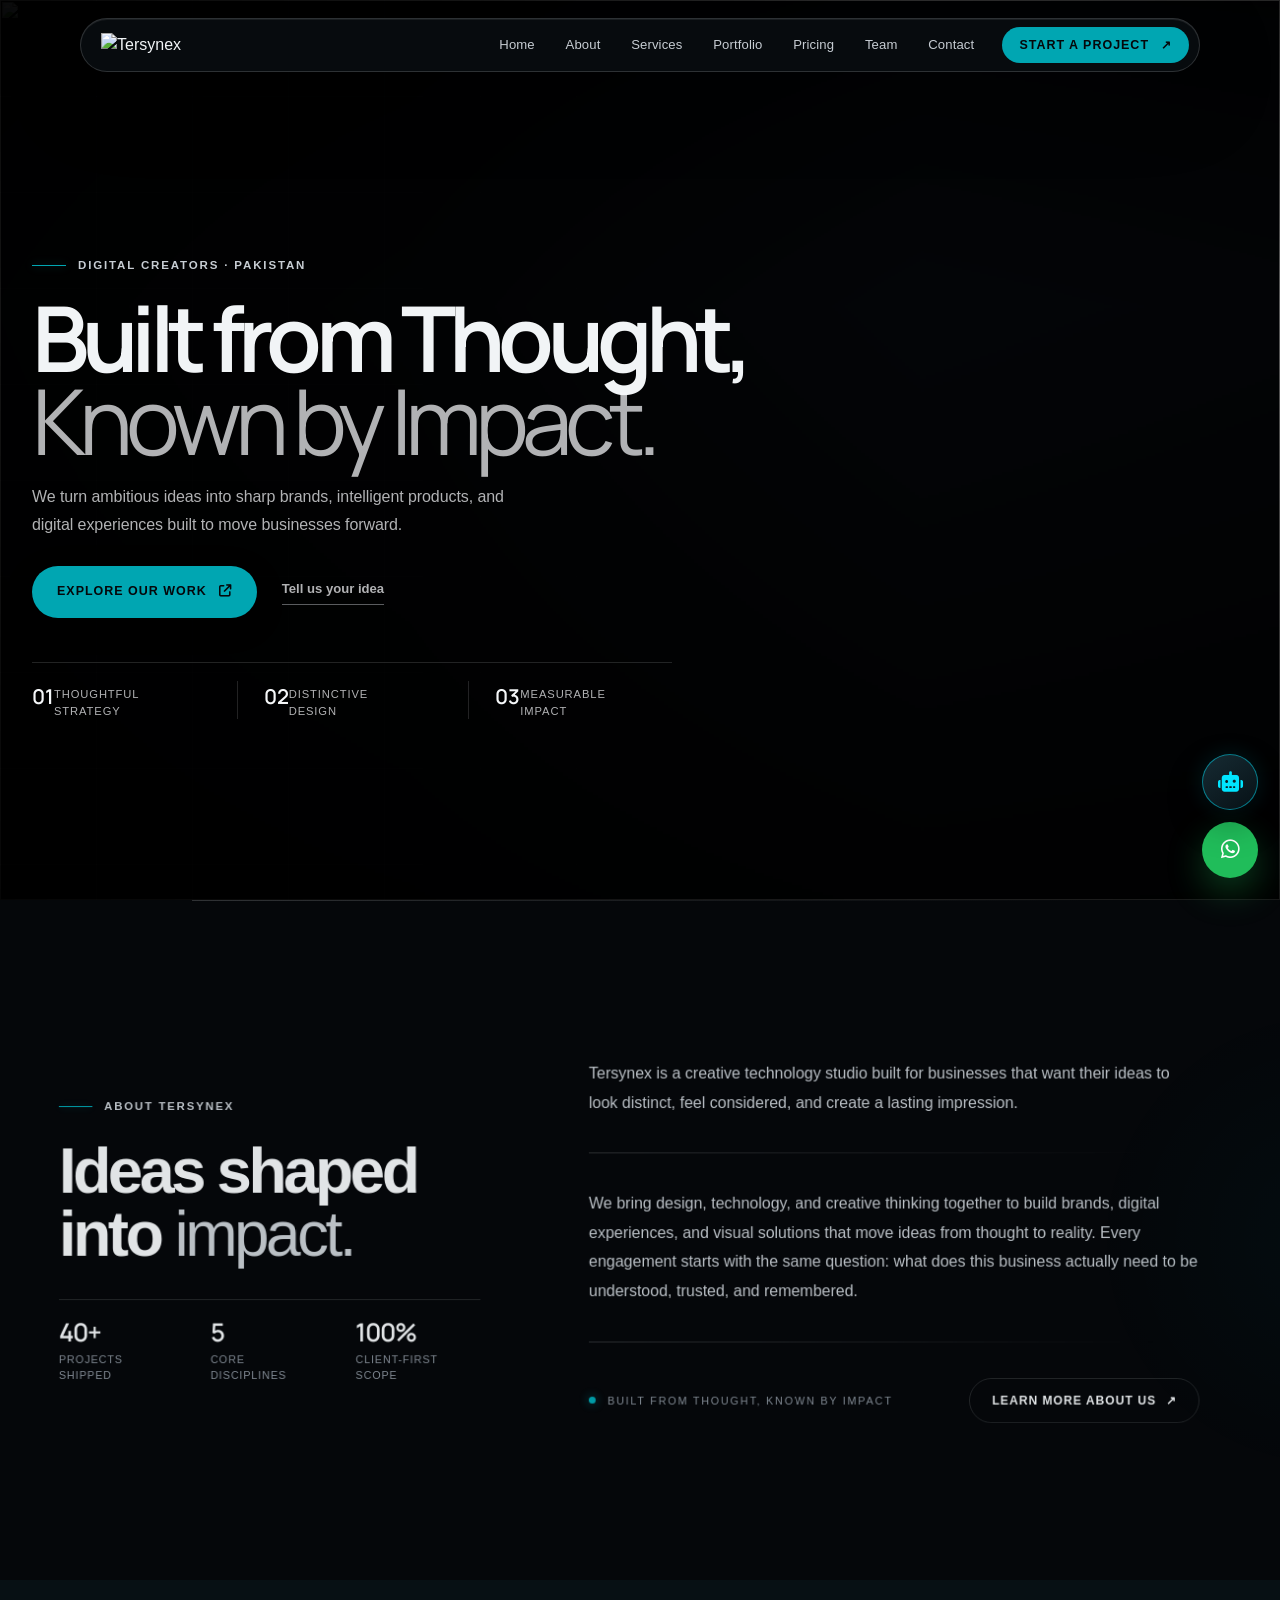
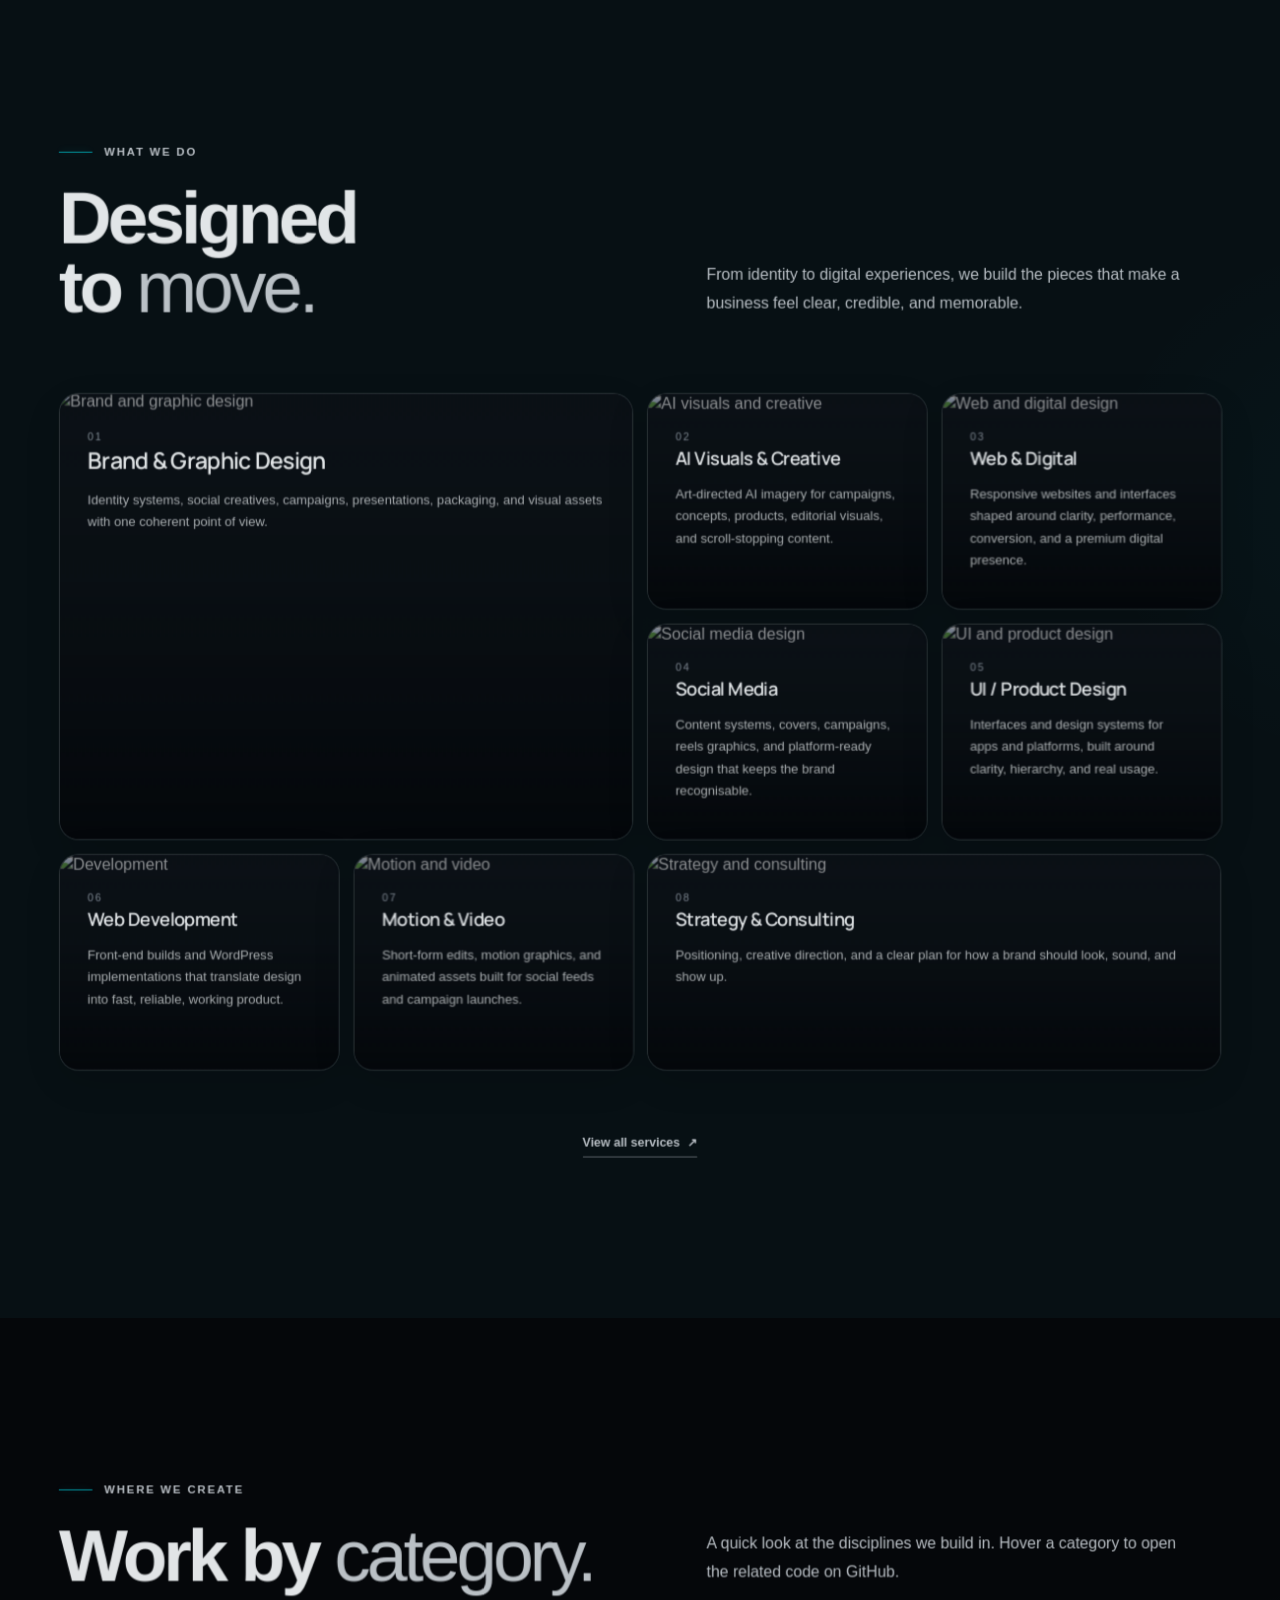
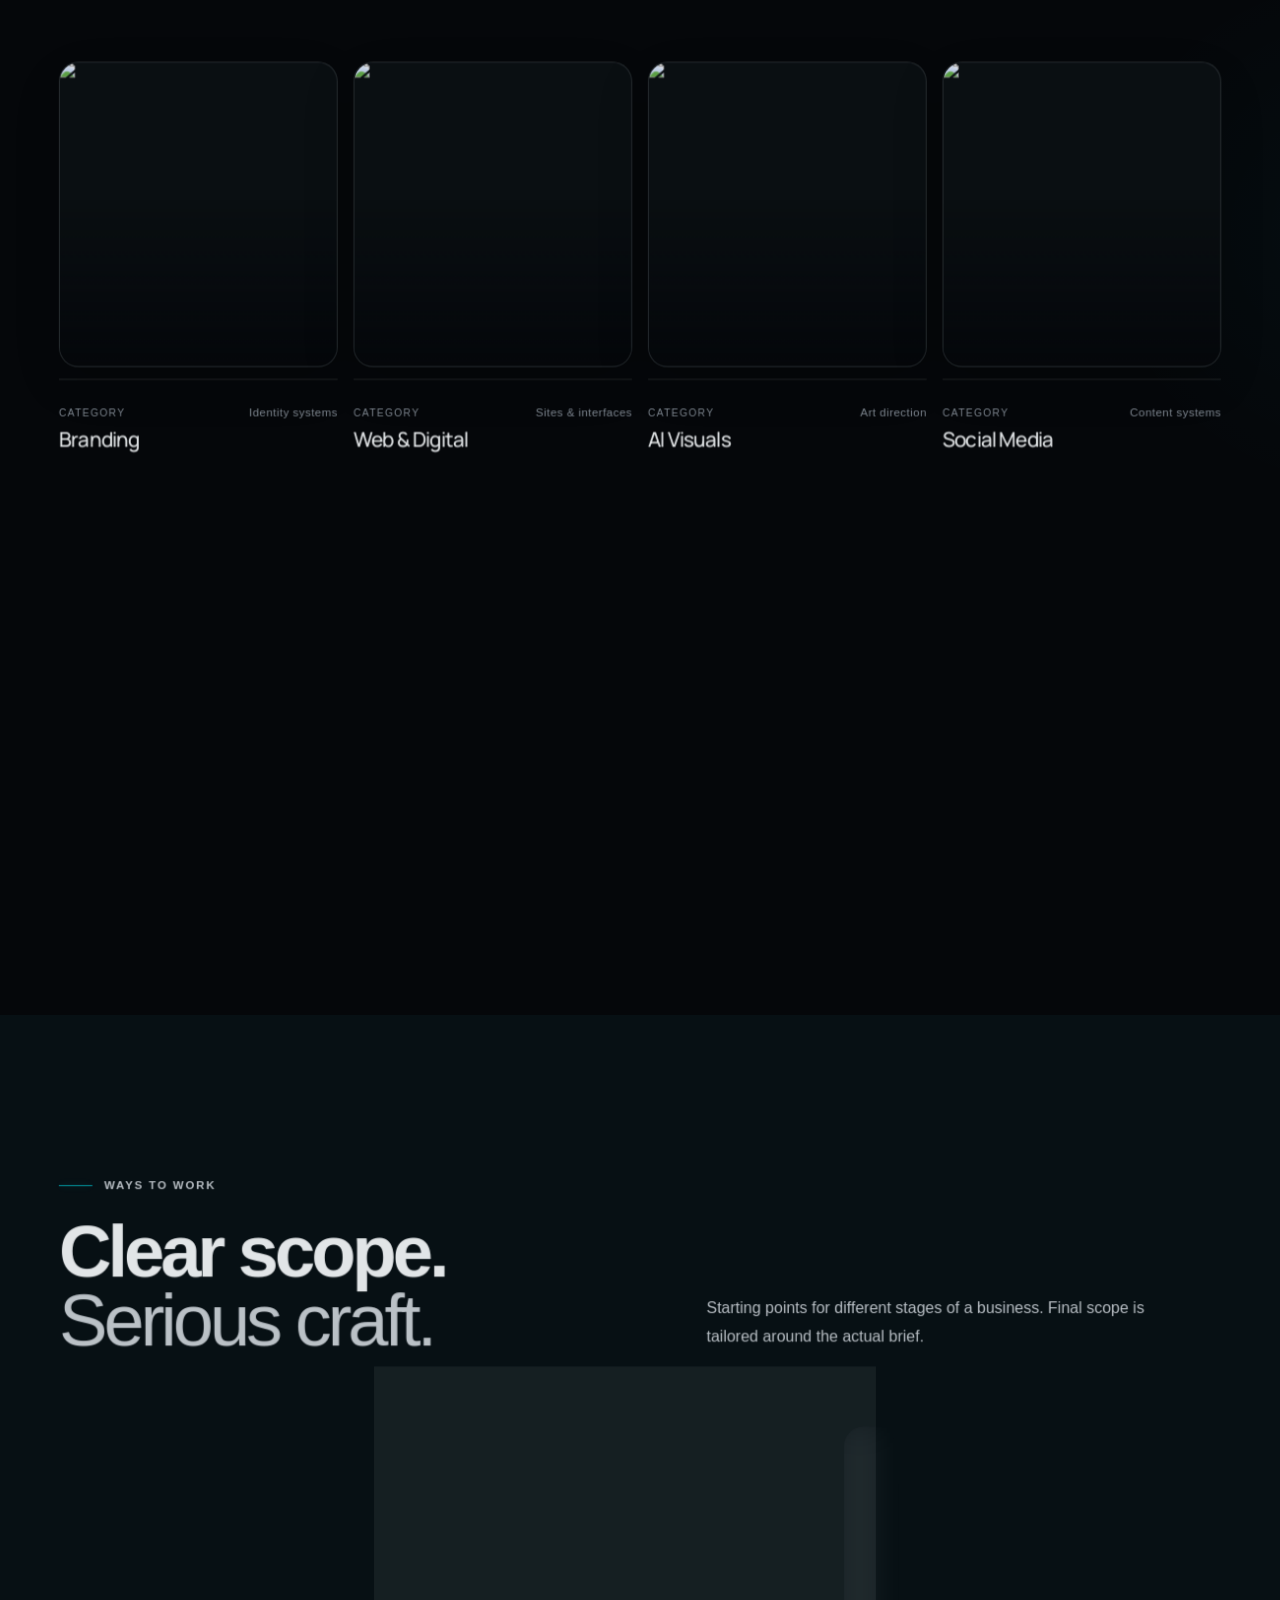
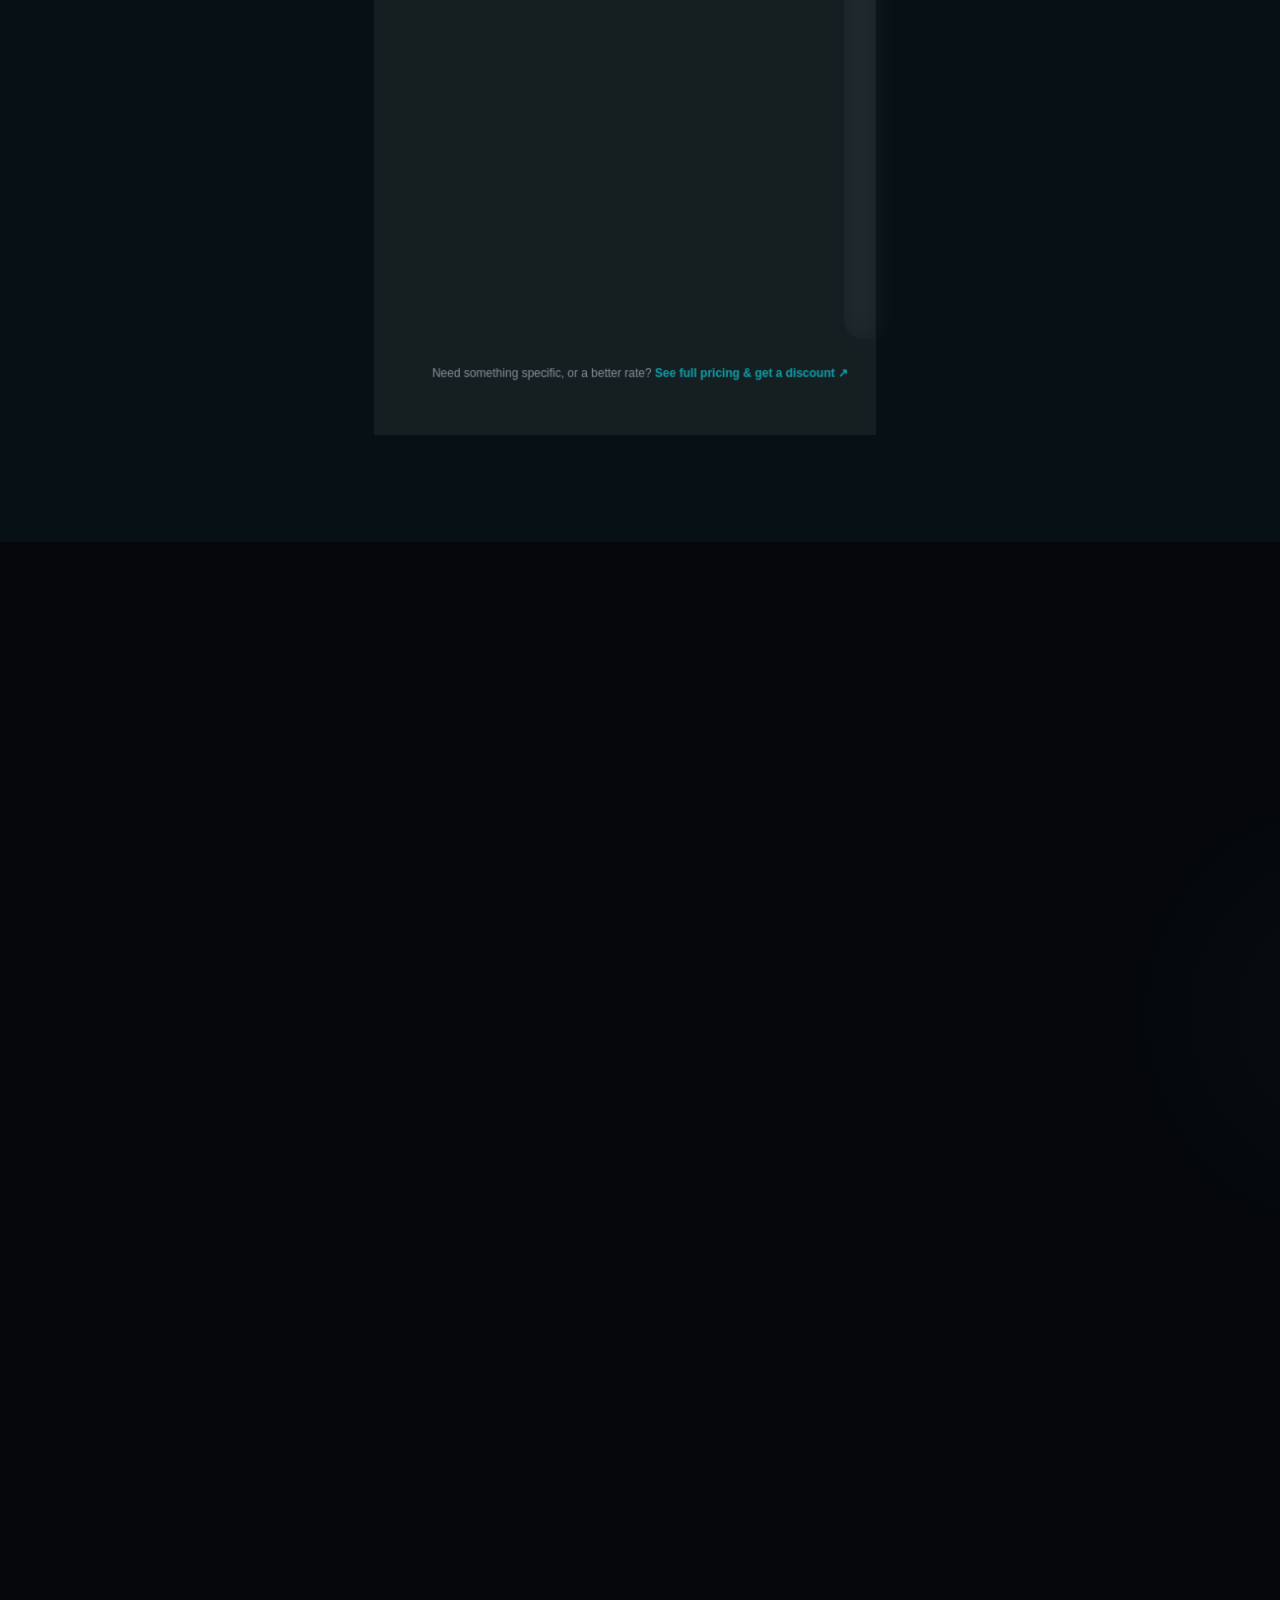
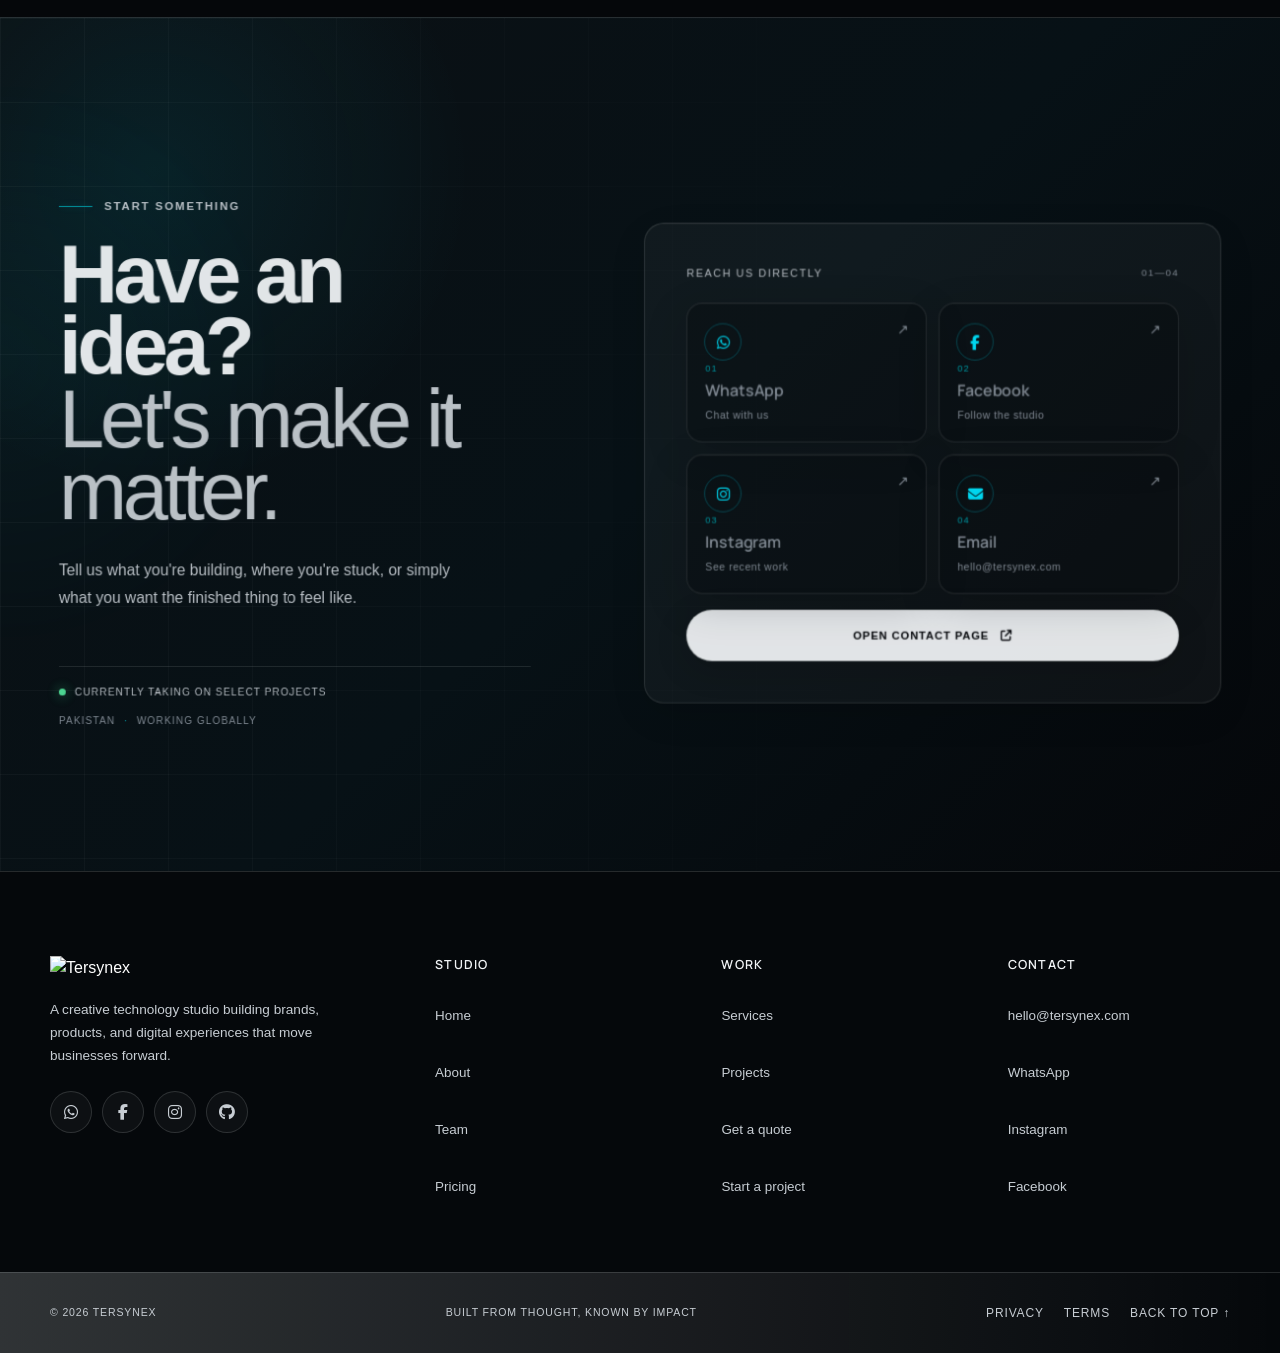
==== index.html @ b9d77412 "Added initial files" ====
<!DOCTYPE html>
<html lang="en">
<head>
	<meta charset="UTF-8">
	<meta name="viewport" content="width=device-width, initial-scale=1.0">

	<meta name="description"
		content="Tersynex builds considered digital experiences, brands, and products for ambitious businesses.">

	<title>Tersynex | Built from Thought, Known by Impact</title>

	<link rel="preconnect" href="https://fonts.googleapis.com">
	<link rel="preconnect" href="https://fonts.gstatic.com" crossorigin>

	<link
		href="https://fonts.googleapis.com/css2?family=DM+Sans:wght@400;500;600;700&family=Manrope:wght@400;500;600;700;800&display=swap"
		rel="stylesheet">
	<link rel="stylesheet" href="https://cdnjs.cloudflare.com/ajax/libs/font-awesome/6.5.2/css/all.min.css">
	<link rel="stylesheet" href="style.css">
</head>


<body>


	<!-- =========================================================
	     NAVIGATION — floating, sticky, compact width
	========================================================= -->
	<nav class="nav" aria-label="Primary navigation" id="site-nav">
  <a class="brand" href="index.html" aria-label="Tersynex home">
    <img src="images/nav.png" alt="Tersynex">
  </a>
  <div class="nav-links">
    <a href="index.html">Home</a>
    <a href="about.html">About</a>
    <a href="services.html">Services</a>
    <a href="portfolio.html">Portfolio</a>
    <a href="pricing.html">Pricing</a>
    <a href="team.html">Team</a>
    <a href="contact.html">Contact</a>
  </div>
  <div class="mobile-nav" aria-label="Mobile menu">
    <a href="index.html">Home</a>
    <a href="about.html">About</a>
    <a href="services.html">Services</a>
    <a href="portfolio.html">Portfolio</a>
    <a href="pricing.html">Pricing</a>
    <a href="team.html">Team</a>
    <a href="contact.html">Contact</a>
  </div>
  <div class="nav-actions">
    <a class="nav-cta" href="contact.html">Start a project <span aria-hidden="true">↗</span></a>
    <button class="menu-toggle" type="button" aria-label="Open navigation" aria-expanded="false">
      <span></span><span></span>
    </button>
  </div>
</nav>


	<!-- =========================================================
	     HERO
	========================================================= -->

	<main class="hero" id="home">


		<!-- Background slideshow -->

		<div class="hero-background" aria-hidden="true">

			<img class="bg-image active" src="images/back.png" alt="">

			<img class="bg-image" src="images/back2.png" alt="">

			<img class="bg-image" src="images/back3.png" alt="">

			<img class="bg-image" src="images/back4.png" alt="">

		</div>


		<div class="hero-inner">


			<!-- HERO CONTENT -->

			<section class="hero-content" aria-labelledby="hero-title">

				<div class="eyebrow">
					Digital Creators · Pakistan
				</div>


				<h1 id="hero-title">
					<span>Built from Thought,</span>
					<em>Known by Impact.</em>
				</h1>


				<p class="intro">
					We turn ambitious ideas into sharp brands,
					intelligent products, and digital experiences
					built to move businesses forward.
				</p>


				<div class="actions">

					<a class="primary-cta" href="#projects">

						Explore our work

						<i class="fa-solid fa-arrow-up-right-from-square" aria-hidden="true"></i>

					</a>


					<a class="text-link" href="#contact">
						Tell us your idea
					</a>

				</div>


				<div class="metrics" aria-label="Studio highlights">

					<div class="metric">

						<strong>01</strong>

						<span>
							Thoughtful strategy
						</span>

					</div>


					<div class="metric">

						<strong>02</strong>

						<span>
							Distinctive design
						</span>

					</div>


					<div class="metric">

						<strong>03</strong>

						<span>
							Measurable impact
						</span>

					</div>

				</div>

			</section>


		</div>

	</main>



	<!-- =========================================================
	     ABOUT
	========================================================= -->

	<section class="about" id="about">

		<div class="about-inner">


			<div class="about-heading">

				<div class="about-label">
					About Tersynex
				</div>


				<h2 class="about-title">
					Ideas shaped
					<br>
					into <em>impact.</em>
				</h2>

				<div class="about-stats">
					<div>
						<strong>40+</strong>
						<span>Projects shipped</span>
					</div>
					<div>
						<strong>5</strong>
						<span>Core disciplines</span>
					</div>
					<div>
						<strong>100%</strong>
						<span>Client-first scope</span>
					</div>
				</div>

			</div>


			<div class="about-copy">

				<p>
					Tersynex is a creative technology studio built
					for businesses that want their ideas to look
					distinct, feel considered, and create a lasting
					impression.
				</p>


				<div class="about-line"></div>


				<p>
					We bring design, technology, and creative thinking
					together to build brands, digital experiences,
					and visual solutions that move ideas from thought
					to reality. Every engagement starts with the same
					question: what does this business actually need to
					be understood, trusted, and remembered.
				</p>


				<div class="about-line"></div>


				<div class="about-bottom">

					<div class="about-mark">
						Built from Thought, Known by Impact
					</div>

					<a class="ghost-link" href="about.html">
						Learn more about us
						<span aria-hidden="true">↗</span>
					</a>

				</div>

			</div>


		</div>

	</section>



	<!-- =========================================================
	     SERVICES
	========================================================= -->
	<section class="section services-section" id="services">
		<div class="section-inner">
			<div class="section-head reveal">
				<div class="section-label">What we do</div>
				<div class="section-head-row">
					<h2>Designed to <em>move.</em></h2>
					<p>From identity to digital experiences, we build the pieces that make a business feel clear, credible, and memorable.</p>
				</div>
			</div>

			<div class="services-grid" id="tilt-services">
				<article class="service-card reveal">
					<span class="card-number">01</span>
					<div class="service-media"><img src="images/img1.png" alt="Brand and graphic design"></div>
					<h3>Brand &amp; Graphic Design</h3>
					<p>Identity systems, social creatives, campaigns, presentations, packaging, and visual assets with one coherent point of view.</p>
					<a class="card-link" href="contact.html">Get service <span>↗</span></a>
				</article>

				<article class="service-card reveal">
					<span class="card-number">02</span>
					<div class="service-media"><img src="images/mmm.png" alt="AI visuals and creative"></div>
					<h3>AI Visuals &amp; Creative</h3>
					<p>Art-directed AI imagery for campaigns, concepts, products, editorial visuals, and scroll-stopping content.</p>
					<a class="card-link" href="contact.html">Get service <span>↗</span></a>
				</article>

				<article class="service-card reveal">
					<span class="card-number">03</span>
					<div class="service-media"><img src="images/mmm.png" alt="Web and digital design"></div>
					<h3>Web &amp; Digital</h3>
					<p>Responsive websites and interfaces shaped around clarity, performance, conversion, and a premium digital presence.</p>
					<a class="card-link" href="contact.html">Get service <span>↗</span></a>
				</article>

				<article class="service-card reveal">
					<span class="card-number">04</span>
					<div class="service-media"><img src="images/mmm.png" alt="Social media design"></div>
					<h3>Social Media</h3>
					<p>Content systems, covers, campaigns, reels graphics, and platform-ready design that keeps the brand recognisable.</p>
					<a class="card-link" href="contact.html">Get service <span>↗</span></a>
				</article>

				<article class="service-card reveal">
					<span class="card-number">05</span>
					<div class="service-media"><img src="images/mmm.png" alt="UI and product design"></div>
					<h3>UI / Product Design</h3>
					<p>Interfaces and design systems for apps and platforms, built around clarity, hierarchy, and real usage.</p>
					<a class="card-link" href="contact.html">Get service <span>↗</span></a>
				</article>

				<article class="service-card reveal">
					<span class="card-number">06</span>
					<div class="service-media"><img src="images/mmm.png" alt="Development"></div>
					<h3>Web Development</h3>
					<p>Front-end builds and WordPress implementations that translate design into fast, reliable, working product.</p>
					<a class="card-link" href="contact.html">Get service <span>↗</span></a>
				</article>

				<article class="service-card reveal">
					<span class="card-number">07</span>
					<div class="service-media"><img src="images/mmm.png" alt="Motion and video"></div>
					<h3>Motion &amp; Video</h3>
					<p>Short-form edits, motion graphics, and animated assets built for social feeds and campaign launches.</p>
					<a class="card-link" href="contact.html">Get service <span>↗</span></a>
				</article>

				<article class="service-card reveal">
					<span class="card-number">08</span>
					<div class="service-media"><img src="images/mmm.png" alt="Strategy and consulting"></div>
					<h3>Strategy &amp; Consulting</h3>
					<p>Positioning, creative direction, and a clear plan for how a brand should look, sound, and show up.</p>
					<a class="card-link" href="contact.html">Get service <span>↗</span></a>
				</article>
			</div>

			<div class="services-more reveal">
				<a class="section-more" href="services.html">View all services <span aria-hidden="true">↗</span></a>
			</div>
		</div>
	</section>

	<!-- =========================================================
	     CATEGORIES / WORK
	========================================================= -->
	<section class="section portfolio-section" id="projects">
		<div class="section-inner">
			<div class="section-head reveal">
				<div class="section-label">Where we create</div>
				<div class="section-head-row">
					<h2>Work by <em>category.</em></h2>
					<p>A quick look at the disciplines we build in. Hover a category to open the related code on GitHub.</p>
				</div>
			</div>

			<div class="portfolio-grid">
				<a class="project reveal" href="https://github.com/" target="_blank" rel="noopener" aria-label="Branding on GitHub">
					<div class="project-media media-one">
						<img src="images/mmm.png" alt="" loading="lazy">
						<div class="project-shade"></div>
						<div class="project-overlay"><span>View on GitHub</span><b>↗</b></div>
					</div>
					<div class="project-meta">
						<div><span>Category</span><h3>Branding</h3></div>
						<p>Identity systems</p>
					</div>
				</a>

				<a class="project reveal" href="https://github.com/" target="_blank" rel="noopener" aria-label="Web and digital on GitHub">
					<div class="project-media media-two">
						<img src="images/mmm.png" alt="" loading="lazy">
						<div class="project-shade"></div>
						<div class="project-overlay"><span>View on GitHub</span><b>↗</b></div>
					</div>
					<div class="project-meta">
						<div><span>Category</span><h3>Web &amp; Digital</h3></div>
						<p>Sites &amp; interfaces</p>
					</div>
				</a>

				<a class="project reveal" href="https://github.com/" target="_blank" rel="noopener" aria-label="AI visuals on GitHub">
					<div class="project-media media-three">
						<img src="images/mmm.png" alt="" loading="lazy">
						<div class="project-shade"></div>
						<div class="project-overlay"><span>View on GitHub</span><b>↗</b></div>
					</div>
					<div class="project-meta">
						<div><span>Category</span><h3>AI Visuals</h3></div>
						<p>Art direction</p>
					</div>
				</a>

				<a class="project reveal" href="https://github.com/" target="_blank" rel="noopener" aria-label="Social media on GitHub">
					<div class="project-media media-four">
						<img src="images/mmm.png" alt="" loading="lazy">
						<div class="project-shade"></div>
						<div class="project-overlay"><span>View on GitHub</span><b>↗</b></div>
					</div>
					<div class="project-meta">
						<div><span>Category</span><h3>Social Media</h3></div>
						<p>Content systems</p>
					</div>
				</a>

				<a class="project reveal" href="https://github.com/" target="_blank" rel="noopener" aria-label="Development on GitHub">
					<div class="project-media media-five">
						<img src="images/mmm.png" alt="" loading="lazy">
						<div class="project-shade"></div>
						<div class="project-overlay"><span>View on GitHub</span><b>↗</b></div>
					</div>
					<div class="project-meta">
						<div><span>Category</span><h3>Development</h3></div>
						<p>Product &amp; UI</p>
					</div>
				</a>
			</div>
		</div>
	</section>

	<!-- =========================================================
	     PRICING
	========================================================= -->
	<section class="section pricing-section" id="pricing">
		<div class="section-inner">
			<div class="section-head reveal">
				<div class="section-label">Ways to work</div>
				<div class="section-head-row">
					<h2>Clear scope. <em>Serious craft.</em></h2>
					<p>Starting points for different stages of a business. Final scope is tailored around the actual brief.</p>
				</div>
			</div>

			<div class="pricing-grid">
				<article class="price-card reveal">
					<div class="price-top"><span>01</span><span>Essential</span></div>
					<h3>Launch</h3>
					<p class="price-copy">For a focused visual requirement that needs to look polished and ready to ship.</p>
					<div class="price-value"><small>from</small> $149</div>
					<ul>
						<li>Focused design deliverable</li>
						<li>2 revision rounds</li>
						<li>Print / digital ready files</li>
						<li>Clear delivery timeline</li>
					</ul>
					<a class="price-cta" href="#contact">Start a conversation <span>↗</span></a>
				</article>

				<article class="price-card featured reveal">
					<div class="price-top"><span>02</span><span>Most requested</span></div>
					<h3>Build</h3>
					<p class="price-copy">For businesses building a stronger visual presence across multiple touchpoints.</p>
					<div class="price-value"><small>from</small> $499</div>
					<ul>
						<li>Multi-asset design system</li>
						<li>Brand-aligned art direction</li>
						<li>Social / presentation assets</li>
						<li>Structured feedback rounds</li>
					</ul>
					<a class="price-cta" href="#contact">Start a conversation <span>↗</span></a>
				</article>

				<article class="price-card reveal">
					<div class="price-top"><span>03</span><span>Custom</span></div>
					<h3>Scale</h3>
					<p class="price-copy">For ambitious launches, websites, campaigns, and ongoing creative support.</p>
					<div class="price-value"><small>from</small> $999</div>
					<ul>
						<li>Custom creative direction</li>
						<li>Web / digital design</li>
						<li>Campaign-ready asset suite</li>
						<li>Ongoing creative support</li>
					</ul>
					<a class="price-cta" href="#contact">Start a conversation <span>↗</span></a>
				</article>
			</div>
			<p class="pricing-note reveal">Need something specific, or a better rate? <a href="pricing.html">See full pricing &amp; get a discount ↗</a></p>
		</div>
	</section>

	<!-- =========================================================
	     TEAM
	========================================================= -->
	<section class="section team-section" id="team">
		<div class="section-inner">
			<div class="section-head reveal">
				<div class="section-label">The studio</div>
				<div class="section-head-row">
					<h2>Small team. <em>Wide capability.</em></h2>
					<p>Design, social, creative technology, and development brought together under one visual standard.</p>
				</div>
			</div>

			<div class="team-grid">
				<article class="team-card reveal">
					<div class="team-photo team-photo-one"><img src="images/person1.png" alt="Portrait of Taha Amin"><a class="team-learn" href="team.html" aria-label="Learn more about Taha Amin"><span>Learn more · Taha Amin</span><span aria-hidden="true">↗</span></a></div>
					<div class="team-info"><div><h3>Taha Amin</h3><p>Founder · Creative Direction</p></div><span class="team-index">01</span></div>
				</article>
				<article class="team-card reveal">
					<div class="team-photo team-photo-two"><img src="images/person1.png" alt="Portrait for the design team"><a class="team-learn" href="team.html" aria-label="Learn more about Design"><span>Learn more · Design</span><span aria-hidden="true">↗</span></a></div>
					<div class="team-info"><div><h3>Design</h3><p>Graphic Design · Visual Systems</p></div><span class="team-index">02</span></div>
				</article>
				<article class="team-card reveal">
					<div class="team-photo team-photo-three"><img src="images/person1.png" alt="Portrait for the social media team"><a class="team-learn" href="team.html" aria-label="Learn more about Social"><span>Learn more · Social</span><span aria-hidden="true">↗</span></a></div>
					<div class="team-info"><div><h3>Social</h3><p>Content · Social Media Management</p></div><span class="team-index">03</span></div>
				</article>
				<article class="team-card team-cta-card reveal">
					<div class="team-cta-photo">
						<h3>Meet the whole team.</h3>
						<p>See the people and disciplines behind the studio.</p>
						<a class="team-cta-link" href="team.html">Meet the team <span aria-hidden="true">↗</span></a>
					</div>
					<div class="team-info"><div><h3>Tersynex Studio</h3><p>People · Capability · Craft</p></div><span class="team-index">04</span></div>
				</article>
			</div>

			<div class="team-more reveal">
				<a class="section-more" href="team.html">Meet the whole team <span aria-hidden="true">↗</span></a>
			</div>
		</div>
	</section>

	<!-- =========================================================
	     CONTACT
	========================================================= -->
	<section class="contact-section" id="contact">
		<div class="contact-glow"></div>
		<div class="section-inner contact-inner">
			<div class="contact-copy reveal">
				<div class="section-label">Start something</div>
				<h2>Have an idea?<br><em>Let's make it matter.</em></h2>
				<p class="contact-lead">Tell us what you're building, where you're stuck, or simply what you want the finished thing to feel like.</p>
				<div class="contact-meta">
					<span class="contact-status"><i aria-hidden="true"></i>Currently taking on select projects</span>
					<span class="contact-location">Pakistan <b>·</b> Working globally</span>
				</div>
			</div>

			<div class="contact-quick reveal">
				<div class="contact-quick-head">
					<p class="quick-label">Reach us directly</p>
					<span>01—04</span>
				</div>

				<div class="quick-links contact-card-grid">
					<a class="quick-link" href="https://wa.me/920000000000" target="_blank" rel="noopener">
						<span class="qi"><i class="fa-brands fa-whatsapp" aria-hidden="true"></i></span>
						<span class="qt"><small>01</small><b>WhatsApp</b><span>Chat with us</span></span>
					</a>
					<a class="quick-link" href="https://facebook.com/tersynex" target="_blank" rel="noopener">
						<span class="qi"><i class="fa-brands fa-facebook-f" aria-hidden="true"></i></span>
						<span class="qt"><small>02</small><b>Facebook</b><span>Follow the studio</span></span>
					</a>
					<a class="quick-link" href="https://instagram.com/tersynex" target="_blank" rel="noopener">
						<span class="qi"><i class="fa-brands fa-instagram" aria-hidden="true"></i></span>
						<span class="qt"><small>03</small><b>Instagram</b><span>See recent work</span></span>
					</a>
					<a class="quick-link" href="mailto:hello@tersynex.com">
						<span class="qi"><i class="fa-solid fa-envelope" aria-hidden="true"></i></span>
						<span class="qt"><small>04</small><b>Email</b><span>hello@tersynex.com</span></span>
					</a>
				</div>

				<a class="primary-cta contact-page-cta" href="contact.html">
					<span>Open contact page</span>
					<i class="fa-solid fa-arrow-up-right-from-square" aria-hidden="true"></i>
				</a>
			</div>
		</div>
	</section>

	<footer class="footer">
		<div class="footer-top">
			<div class="footer-brand-col">
				<img src="images/nav.png" alt="Tersynex">
				<p>A creative technology studio building brands, products, and digital experiences that move businesses forward.</p>
				<div class="footer-socials" aria-label="Social media">
					<a href="https://wa.me/920000000000" target="_blank" rel="noopener" aria-label="WhatsApp"><i class="fa-brands fa-whatsapp" aria-hidden="true"></i></a>
					<a href="https://facebook.com/tersynex" target="_blank" rel="noopener" aria-label="Facebook"><i class="fa-brands fa-facebook-f" aria-hidden="true"></i></a>
					<a href="https://instagram.com/tersynex" target="_blank" rel="noopener" aria-label="Instagram"><i class="fa-brands fa-instagram" aria-hidden="true"></i></a>
					<a href="https://github.com/" target="_blank" rel="noopener" aria-label="GitHub"><i class="fa-brands fa-github" aria-hidden="true"></i></a>
				</div>
			</div>

			<div class="footer-col">
				<h4>Studio</h4>
				<ul>
					<li><a href="index.html">Home</a></li>
					<li><a href="about.html">About</a></li>
					<li><a href="team.html">Team</a></li>
					<li><a href="pricing.html">Pricing</a></li>
				</ul>
			</div>

			<div class="footer-col">
				<h4>Work</h4>
				<ul>
					<li><a href="services.html">Services</a></li>
					<li><a href="portfolio.html">Projects</a></li>
					<li><a href="pricing.html">Get a quote</a></li>
					<li><a href="contact.html">Start a project</a></li>
				</ul>
			</div>

			<div class="footer-col">
				<h4>Contact</h4>
				<ul>
					<li><a href="mailto:hello@tersynex.com">hello@tersynex.com</a></li>
					<li><a href="https://wa.me/920000000000" target="_blank" rel="noopener">WhatsApp</a></li>
					<li><a href="https://instagram.com/tersynex" target="_blank" rel="noopener">Instagram</a></li>
					<li><a href="https://facebook.com/tersynex" target="_blank" rel="noopener">Facebook</a></li>
				</ul>
			</div>
		</div>

		<div class="footer-bottom">
			<div class="footer-inner">
				<span id="footer-year">© Tersynex</span>
				<span>Built from Thought, Known by Impact</span>
				<div class="footer-legal">
					<a href="privacy.html">Privacy</a>
					<a href="terms.html">Terms</a>
					<a href="index.html#home">Back to top ↑</a>
				</div>
			</div>
		</div>
	</footer>


	<!-- =========================================================
	     INTERACTION
	========================================================= -->

		<div class="assistant-widget">
			<div class="assistant-panel" aria-hidden="true">
				<div class="assistant-panel-head">
					<div><strong>Tersynex AI</strong><span>Brand assistant</span></div>
					<button class="assistant-close" type="button" aria-label="Close assistant"><i class="fa-solid fa-xmark" aria-hidden="true"></i></button>
				</div>
				<div class="assistant-messages" role="log" aria-live="polite">
					<p class="assistant-message assistant-message-bot">Hi. Ask me about Tersynex services, pricing, process, timelines, deliverables, or the best next step for your brand.</p>
				</div>
				<div class="assistant-prompts" aria-label="Suggested questions">
					<button type="button">What do you do?</button>
					<button type="button">How does pricing work?</button>
					<button type="button">What services do you offer?</button>
					<button type="button">How long does a project take?</button>
					<button type="button">Do you design websites?</button>
					<button type="button">Can you build a brand identity?</button>
					<button type="button">What is your process?</button>
					<button type="button">Do you offer revisions?</button>
					<button type="button">Who do you work with?</button>
					<button type="button">How can I contact you?</button>
				</div>
				<form class="assistant-form">
					<input type="text" name="question" placeholder="Ask about Tersynex..." autocomplete="off" aria-label="Ask Tersynex AI">
					<button type="submit" aria-label="Send question"><i class="fa-solid fa-arrow-up" aria-hidden="true"></i></button>
				</form>
			</div>
			<button class="assistant-toggle" type="button" aria-label="Open Tersynex AI assistant" aria-expanded="false"><i class="fa-solid fa-robot" aria-hidden="true"></i></button>
		</div>
		<a class="floating-whatsapp" href="https://wa.me/923001234567?text=Hi%20Tersynex%2C%20I%20want%20to%20discuss%20a%20project." target="_blank" rel="noreferrer" aria-label="Chat on WhatsApp"><i class="fa-brands fa-whatsapp" aria-hidden="true"></i></a>

		<script src="script.js"></script>
</body>
</html>
---- style.css ----
/* =========================================================
   TERSYNEX — PREMIUM HERO
========================================================= */

:root {
	--obsidian: #05070a;
	--carbon: #0b1014;

	--silver: #c7cdd3;
	--platinum: #f1f4f6;
	--white: #ffffff;

	--muted: #8b949e;

	--cyan: #00a6b2;
	--electric-cyan: #00e5ff;

	--line: rgba(241, 244, 246, .16);
	--line-soft: rgba(241, 244, 246, .09);

	--hero-ease: cubic-bezier(.2, .7, .2, 1);
}


/* =========================================================
   GLOBAL HERO
========================================================= */

.hero {
	position: relative;

	width: 100%;
	min-height: 760px;
	height: 100svh;
	max-height: 1000px;

	overflow: hidden;
	isolation: isolate;

	background: var(--obsidian);
	color: var(--platinum);
}


/* =========================================================
   BACKGROUND SLIDESHOW
========================================================= */

.hero-background {
	position: absolute;
	inset: 0;

	z-index: -10;

	overflow: hidden;
	background: var(--obsidian);
}


.bg-image {
	position: absolute;

	inset: -2%;

	width: 104%;
	height: 104%;

	object-fit: cover;
	object-position: center center;

	opacity: 0;

	filter:
		brightness(.68)
		contrast(1.08)
		saturate(.72);

	transform: scale(1.045);

	transition:
		opacity 1.35s cubic-bezier(.25,.7,.25,1),
		transform 7s cubic-bezier(.2,.7,.2,1),
		filter 1.35s ease;
}


.bg-image.active {
	opacity: 1;

	transform: scale(1);

	filter:
		brightness(.72)
		contrast(1.08)
		saturate(.78);
}


/* =========================================================
   BACKGROUND ATMOSPHERE
========================================================= */

.hero-atmosphere {
	position: absolute;
	inset: 0;

	z-index: -4;

	pointer-events: none;
}


/* Left dark gradient */

.hero-atmosphere::before {
	content: "";

	position: absolute;
	inset: 0;

	background:
		linear-gradient(
			90deg,
			rgba(5, 7, 10, .97) 0%,
			rgba(5, 7, 10, .92) 18%,
			rgba(5, 7, 10, .72) 38%,
			rgba(5, 7, 10, .32) 68%,
			rgba(5, 7, 10, .38) 100%
		);

}


/* Top / bottom cinematic fade */

.hero-atmosphere::after {
	content: "";

	position: absolute;
	inset: 0;

	background:
		linear-gradient(
			180deg,
			rgba(5, 7, 10, .76) 0%,
			transparent 18%,
			transparent 62%,
			rgba(5, 7, 10, .9) 100%
		);
}


/* Cyan ambient light */

.hero-glow {
	position: absolute;

	border-radius: 50%;

	filter: blur(90px);

	pointer-events: none;
}


.hero-glow-one {
	width: 500px;
	height: 500px;

	right: -220px;
	top: 10%;

	background:
		radial-gradient(
			circle,
			rgba(0, 166, 178, .12),
			transparent 68%
		);
}


.hero-glow-two {
	width: 400px;
	height: 400px;

	left: 25%;
	bottom: -260px;

	background:
		radial-gradient(
			circle,
			rgba(0, 229, 255, .06),
			transparent 70%
		);
}


/* Cinematic vignette */

.hero-vignette {
	position: absolute;
	inset: 0;

	background:
		radial-gradient(
			ellipse at center,
			transparent 38%,
			rgba(0, 0, 0, .34) 100%
		);
}


/* =========================================================
   SUBTLE GRID
========================================================= */

.hero::before {
	content: "";

	position: absolute;

	inset: 0;

	z-index: -2;

	opacity: .13;

	background-image:
		linear-gradient(
			rgba(255, 255, 255, .055) 1px,
			transparent 1px
		),
		linear-gradient(
			90deg,
			rgba(255, 255, 255, .055) 1px,
			transparent 1px
		);

	background-size: 76px 76px;

	mask-image:
		linear-gradient(
			90deg,
			black 0%,
			transparent 72%
		);
}


/* =========================================================
   HERO INNER
========================================================= */

.hero-inner {
	position: relative;

	width: min(1220px, calc(100% - 56px));
	height: 100%;

	margin: 0 auto;

	display: flex;
	flex-direction: column;
}


/* =========================================================
   NAVIGATION
========================================================= */

.nav {
	position: relative;

	display: flex;
	align-items: center;
	justify-content: space-between;

	width: 100%;

	margin-top: 20px;

	padding: 10px 10px 10px 22px;

	border:
		1px solid rgba(241, 244, 246, .19);

	border-radius: 5px;

	background:
		linear-gradient(
			135deg,
			rgba(15, 20, 24, .72),
			rgba(5, 7, 10, .52)
		);

	box-shadow:
		0 18px 60px rgba(0, 0, 0, .28),
		inset 0 1px rgba(255, 255, 255, .07);

	backdrop-filter: blur(22px);
	-webkit-backdrop-filter: blur(22px);

	z-index: 50;
}


/* =========================================================
   BRAND
========================================================= */

.brand {
	display: inline-flex;
	align-items: center;

	flex-shrink: 0;

	text-decoration: none;
}


.brand img {
	display: block;

	width: clamp(118px, 11vw, 150px);

	height: auto;

	object-fit: contain;
}


/* =========================================================
   DESKTOP NAV LINKS
========================================================= */

.nav-links {
	display: flex;
	align-items: center;

	gap: clamp(18px, 2.2vw, 31px);

	margin-left: auto;
	margin-right: clamp(18px, 2.2vw, 30px);
}


.nav-links a {
	position: relative;

	color: rgba(199, 205, 211, .78);

	font-size: .76rem;
	font-weight: 500;

	letter-spacing: .01em;

	text-decoration: none;

	transition:
		color .25s ease;
}


.nav-links a::after {
	content: "";

	position: absolute;

	left: 0;
	bottom: -7px;

	width: 0;
	height: 1px;

	background: var(--electric-cyan);

	box-shadow: 0 0 7px rgba(0, 229, 255, .55);

	transition: width .3s var(--hero-ease);
}


.nav-links a:hover {
	color: var(--platinum);
}


.nav-links a:hover::after {
	width: 100%;
}


/* =========================================================
   NAV ACTIONS
========================================================= */

.nav-actions {
	display: flex;
	align-items: center;

	gap: 9px;
}


/* =========================================================
   NAV CTA
========================================================= */

.nav-cta {
	display: inline-flex;
	align-items: center;
	justify-content: center;

	gap: 10px;

	min-height: 42px;

	padding: 0 19px;

	border-radius: 2px;

	background: var(--platinum);
	color: var(--obsidian);

	font-size: .69rem;
	font-weight: 800;

	letter-spacing: .08em;

	text-decoration: none;
	text-transform: uppercase;

	transition:
		transform .3s var(--hero-ease),
		background .25s ease,
		box-shadow .3s ease;
}


.nav-cta svg {
	width: 14px;
	height: 14px;

	transition: transform .3s var(--hero-ease);
}


.nav-cta:hover {
	background: var(--white);

	transform: translateY(-2px);

	box-shadow:
		0 8px 25px rgba(241, 244, 246, .12);
}


.nav-cta:hover svg {
	transform: translate(2px, -2px);
}


/* =========================================================
   MOBILE MENU BUTTON
========================================================= */

.menu-toggle {
	display: none;

	width: 42px;
	height: 42px;

	padding: 0;

	align-items: center;
	justify-content: center;
	flex-direction: column;

	gap: 5px;

	border:
		1px solid rgba(241, 244, 246, .18);

	border-radius: 2px;

	background: rgba(241, 244, 246, .035);

	color: var(--platinum);

	cursor: pointer;

	transition:
		background .25s ease,
		border-color .25s ease;
}


.menu-toggle:hover {
	background: rgba(241, 244, 246, .08);

	border-color:
		rgba(241, 244, 246, .32);
}


.menu-toggle span {
	width: 16px;
	height: 1px;

	background: currentColor;

	transition:
		transform .3s var(--hero-ease);
}


/* =========================================================
   MOBILE NAV
========================================================= */

.mobile-nav {
	display: none;

	position: absolute;

	left: 0;
	right: 0;

	top: calc(100% + 9px);

	padding: 8px;

	border:
		1px solid rgba(241, 244, 246, .17);

	border-radius: 4px;

	background:
		rgba(7, 10, 13, .94);

	backdrop-filter: blur(22px);
	-webkit-backdrop-filter: blur(22px);

	box-shadow:
		0 25px 70px rgba(0, 0, 0, .4);
}


.mobile-nav.open {
	display: block;
}


.mobile-nav-inner {
	display: flex;
	flex-direction: column;
}


.mobile-nav a {
	display: grid;

	grid-template-columns: 38px 1fr;

	align-items: center;

	min-height: 52px;

	padding: 0 13px;

	border-bottom:
		1px solid rgba(241, 244, 246, .08);

	color: var(--silver);

	font-size: .78rem;

	text-decoration: none;

	transition:
		color .2s ease,
		background .2s ease;
}


.mobile-nav a:last-child {
	border-bottom: 0;
}


.mobile-nav a span {
	color: var(--muted);

	font-size: .6rem;

	letter-spacing: .12em;
}


.mobile-nav a:hover {
	color: var(--platinum);

	background:
		rgba(241, 244, 246, .035);
}


/* =========================================================
   HERO CONTENT
========================================================= */

.hero-content {
	position: relative;

	width: min(700px, 100%);

	margin: auto 0;

	padding:
		70px 0
		100px;

	animation:
		rise .9s var(--hero-ease) both;
}


/* =========================================================
   EYEBROW
========================================================= */

.eyebrow {
	display: flex;
	align-items: center;

	gap: 12px;

	margin-bottom: 27px;

	color: var(--silver);

	font-size: .68rem;
	font-weight: 700;

	letter-spacing: .24em;

	text-transform: uppercase;
}


.eyebrow-line {
	display: block;

	width: 36px;
	height: 1px;

	flex-shrink: 0;

	background: var(--cyan);

	box-shadow:
		0 0 12px rgba(0, 166, 178, .65);
}


/* =========================================================
   HERO HEADING
========================================================= */

h1#hero-title {
	max-width: 760px;

	margin: 0;

	color: var(--platinum);

	font-family: Manrope, sans-serif;

	font-size:
		clamp(
			3.6rem,
			7.1vw,
			6.8rem
		);

	font-weight: 650;

	letter-spacing: -.075em;

	line-height: .91;
}


.hero-title-accent {
	color: var(--silver);

	font-weight: 400;
}


.hero-title-last {
	display: block;
}


/* =========================================================
   INTRO
========================================================= */

.intro {
	max-width: 560px;

	margin:
		30px 0
		17px;

	color:
		rgba(241, 244, 246, .7);

	font-size:
		clamp(.91rem, 1.15vw, 1rem);

	line-height: 1.78;

	letter-spacing: -.005em;
}


/* =========================================================
   TAGLINE
========================================================= */

.hero-tagline {
	display: flex;
	align-items: center;

	gap: 10px;

	margin-bottom: 34px;

	color: rgba(199, 205, 211, .56);

	font-size: .68rem;

	letter-spacing: .14em;

	text-transform: uppercase;
}


.hero-tagline span {
	width: 18px;
	height: 1px;

	background: rgba(0, 229, 255, .55);
}


/* =========================================================
   ACTIONS
========================================================= */

.actions {
	display: flex;
	align-items: center;

	gap: 27px;
}


.primary-cta {
	display: inline-flex;
	align-items: center;
	justify-content: center;

	gap: 13px;

	min-height: 53px;

	padding: 0 25px;

	border-radius: 2px;

	background: var(--platinum);
	color: var(--obsidian);

	font-size: .7rem;
	font-weight: 800;

	letter-spacing: .09em;

	text-decoration: none;
	text-transform: uppercase;

	box-shadow:
		0 8px 30px rgba(0, 0, 0, .18);

	transition:
		transform .3s var(--hero-ease),
		background .25s ease,
		box-shadow .3s ease;
}


.primary-cta svg {
	width: 15px;
	height: 15px;

	transition:
		transform .3s var(--hero-ease);
}


.primary-cta:hover {
	background: var(--white);

	transform: translateY(-3px);

	box-shadow:
		0 14px 36px rgba(0, 0, 0, .28);
}


.primary-cta:hover svg {
	transform: translate(3px, -3px);
}


.text-link {
	display: inline-flex;
	align-items: center;

	gap: 8px;

	padding-bottom: 6px;

	border-bottom:
		1px solid rgba(199, 205, 211, .38);

	color: var(--silver);

	font-size: .76rem;
	font-weight: 600;

	text-decoration: none;

	transition:
		color .25s ease,
		border-color .25s ease;
}


.text-link span {
	transition:
		transform .3s var(--hero-ease);
}


.text-link:hover {
	color: var(--platinum);

	border-color: var(--platinum);
}


.text-link:hover span {
	transform: translate(3px, -3px);
}


/* =========================================================
   METRICS
========================================================= */

.metrics {
	display: flex;
	align-items: stretch;

	width: min(610px, 100%);

	margin-top: 65px;

	padding-top: 20px;

	border-top:
		1px solid var(--line);
}


.metric {
	display: flex;
	align-items: flex-start;

	flex: 1;

	min-width: 0;

	padding-right: 26px;
}


.metric + .metric {
	padding-left: 26px;

	border-left:
		1px solid var(--line);
}


.metric-number {
	color: rgba(241, 244, 246, .35);

	font-family: Manrope, sans-serif;

	font-size: .65rem;
	font-weight: 600;

	letter-spacing: .08em;

	margin-right: 13px;
}


.metric-content strong {
	display: block;

	color: var(--platinum);

	font-family: Manrope, sans-serif;

	font-size: .82rem;
	font-weight: 600;

	letter-spacing: -.01em;
}


.metric-content span {
	display: block;

	margin-top: 5px;

	color: var(--muted);

	font-size: .62rem;

	letter-spacing: .12em;

	text-transform: uppercase;
}


/* =========================================================
   HERO BOTTOM
========================================================= */

.hero-bottom {
	position: absolute;

	left: 0;
	right: 0;
	bottom: 27px;

	display: flex;
	align-items: center;
	justify-content: space-between;

	pointer-events: none;
}


.scroll-indicator {
	display: flex;
	align-items: center;

	gap: 11px;

	color: rgba(199, 205, 211, .48);

	font-size: .61rem;

	letter-spacing: .15em;

	text-transform: uppercase;
}


.scroll-line {
	position: relative;

	display: block;

	width: 34px;
	height: 1px;

	overflow: hidden;

	background:
		rgba(241, 244, 246, .2);
}


.scroll-line::after {
	content: "";

	position: absolute;

	left: -100%;

	width: 100%;
	height: 100%;

	background: var(--cyan);

	animation:
		scrollLine 2.2s ease-in-out infinite;
}


.hero-location {
	display: flex;
	align-items: center;

	gap: 8px;

	color: rgba(199, 205, 211, .42);

	font-size: .6rem;

	letter-spacing: .12em;

	text-transform: uppercase;
}


.location-dot {
	width: 5px;
	height: 5px;

	border-radius: 50%;

	background: var(--cyan);

	box-shadow:
		0 0 10px rgba(0, 166, 178, .7);
}


/* =========================================================
   ANIMATION
========================================================= */

@keyframes rise {

	from {
		opacity: 0;

		transform:
			translateY(28px);
	}

	to {
		opacity: 1;

		transform:
			translateY(0);
	}
}


@keyframes scrollLine {

	0% {
		left: -100%;
	}

	50% {
		left: 100%;
	}

	100% {
		left: 100%;
	}
}


/* =========================================================
   LARGE LAPTOP
========================================================= */

@media (max-width: 1200px) {

	.hero-inner {
		width:
			min(
				1120px,
				calc(100% - 48px)
			);
	}

	.nav-links {
		gap: 21px;
	}

	.nav-links a {
		font-size: .73rem;
	}

	.hero-content {
		width: min(650px, 72%);
	}
}


/* =========================================================
   TABLET / SMALL LAPTOP
========================================================= */

@media (max-width: 900px) {

	.hero {
		min-height: 720px;
	}

	.hero-inner {
		width:
			calc(100% - 40px);
	}

	.nav {
		padding-left: 17px;
	}

	.nav-links {
		display: none;
	}

	.menu-toggle {
		display: flex;
	}

	.hero-content {
		width: min(680px, 100%);

		padding-top: 60px;
		padding-bottom: 105px;
	}

	h1#hero-title {
		font-size:
			clamp(
				3.4rem,
				9vw,
				5.8rem
			);
	}

	.metrics {
		margin-top: 54px;
	}

	.hero-bottom {
		bottom: 21px;
	}
}


/* =========================================================
   MOBILE
========================================================= */

@media (max-width: 600px) {

	.hero {
		min-height: 720px;
		height: 100svh;
	}

	.hero-inner {
		width:
			calc(100% - 28px);
	}

	.nav {
		margin-top: 13px;

		padding:
			8px
			8px
			8px
			15px;
	}

	.brand img {
		width: 118px;
	}

	.nav-cta {
		display: none;
	}

	.menu-toggle {
		display: flex;
	}

	.hero-content {
		width: 100%;

		margin-top: auto;
		margin-bottom: auto;

		padding:
			65px
			0
			95px;
	}

	.eyebrow {
		margin-bottom: 21px;

		font-size: .59rem;

		letter-spacing: .18em;
	}

	.eyebrow-line {
		width: 27px;
	}

	h1#hero-title {
		max-width: 100%;

		font-size:
			clamp(
				3rem,
				14.5vw,
				5rem
			);

		letter-spacing: -.072em;

		line-height: .93;
	}

	.intro {
		max-width: 100%;

		margin-top: 24px;

		font-size: .88rem;

		line-height: 1.7;
	}

	.hero-tagline {
		margin-top: 15px;
		margin-bottom: 29px;

		font-size: .56rem;

		letter-spacing: .1em;
	}

	.actions {
		align-items: flex-start;
		flex-direction: column;

		gap: 19px;
	}

	.primary-cta {
		width: auto;

		min-height: 50px;

		padding:
			0 20px;
	}

	.text-link {
		font-size: .7rem;
	}

	.metrics {
		width: 100%;

		margin-top: 45px;

		padding-top: 16px;
	}

	.metric {
		padding-right: 10px;
	}

	.metric + .metric {
		padding-left: 10px;
	}

	.metric-number {
		display: none;
	}

	.metric-content strong {
		font-size: .7rem;
	}

	.metric-content span {
		font-size: .52rem;

		letter-spacing: .08em;
	}

	.hero-bottom {
		bottom: 14px;
	}

	.scroll-indicator {
		font-size: .5rem;
	}

	.hero-location {
		font-size: .5rem;
	}

	.bg-image {
		object-position: 58% center;
	}

	.hero-atmosphere::before {
		background:
			linear-gradient(
				90deg,
				rgba(5, 7, 10, .96) 0%,
				rgba(5, 7, 10, .79) 55%,
				rgba(5, 7, 10, .48) 100%
			);
	}
}


/* =========================================================
   VERY SMALL PHONES
========================================================= */

@media (max-width: 380px) {

	.hero {
		min-height: 680px;
	}

	.hero-inner {
		width:
			calc(100% - 22px);
	}

	.brand img {
		width: 108px;
	}

	.hero-content {
		padding-bottom: 88px;
	}

	h1#hero-title {
		font-size:
			clamp(
				2.75rem,
				14.5vw,
				3.6rem
			);
	}

	.intro {
		font-size: .82rem;
	}

	.metrics {
		gap: 0;
	}

	.metric-content strong {
		font-size: .64rem;
	}

	.metric-content span {
		font-size: .47rem;
	}

	.hero-location {
		display: none;
	}
}


/* =========================================================
   LANDSCAPE MOBILE
========================================================= */

@media (max-height: 620px) and (orientation: landscape) {

	.hero {
		min-height: 620px;
		height: auto;
	}

	.hero-content {
		padding:
			55px
			0
			100px;
	}

	h1#hero-title {
		font-size:
			clamp(
				3rem,
				8vw,
				5rem
			);
	}

	.metrics {
		margin-top: 35px;
	}
}


/* =========================================================
   ACCESSIBILITY
========================================================= */

@media (prefers-reduced-motion: reduce) {

	html {
		scroll-behavior: auto;
	}

	.bg-image,
	.hero-content,
	.primary-cta,
	.nav-cta,
	.text-link,
	.scroll-line::after {
		transition: none !important;
		animation: none !important;
	}

	.bg-image.active {
		transform: none;
	}

	.scroll-line::after {
		display: none;
	}
}		/* =========================================================
		   ABOUT SECTION
		========================================================= */

		.about {
			position: relative;

			padding: 150px 0 160px;

			background:
				linear-gradient(180deg,
					var(--obsidian) 0%,
					var(--carbon) 50%,
					var(--obsidian) 100%);

			overflow: hidden;
		}


		.about::before {
			content: "";

			position: absolute;

			top: 0;
			left: 50%;

			width: 70%;
			height: 1px;

			transform: translateX(-50%);

			background:
				linear-gradient(90deg,
					transparent,
					rgba(199, 205, 211, .25),
					transparent);
		}


		.about::after {
			content: "";

			position: absolute;

			width: 500px;
			height: 500px;

			top: 50%;
			right: -300px;

			transform: translateY(-50%);

			border-radius: 50%;

			background:
				radial-gradient(circle,
					rgba(199, 205, 211, .06),
					transparent 65%);

			pointer-events: none;
		}


		.about-inner {
			width: min(1180px, calc(100% - 48px));

			margin: auto;

			display: grid;

			grid-template-columns:
				.8fr 1.2fr;

			gap: 110px;

			align-items: center;
		}


		.about-label {
			display: flex;
			align-items: center;

			gap: 12px;

			margin-bottom: 25px;

			color: var(--silver);

			font-size: .72rem;

			font-weight: 700;

			letter-spacing: .22em;

			text-transform: uppercase;
		}


		.about-label::before {
			content: "";

			width: 34px;
			height: 1px;

			background: var(--cyan);

			box-shadow:
				0 0 10px rgba(0, 166, 178, .5);
		}


		.about-title {
			margin: 0;

			color: var(--platinum);

			font-family: Manrope, sans-serif;

			font-size: clamp(2.7rem, 5vw, 5rem);

			font-weight: 600;

			letter-spacing: -.06em;

			line-height: 1;
		}


		.about-title em {
			color: var(--silver);

			font-style: normal;

			font-weight: 400;
		}


		.about-copy {
			max-width: 620px;
		}


		.about-copy p {
			margin: 0 0 24px;

			color: rgba(241, 244, 246, .68);

			font-size: 1rem;

			line-height: 1.85;
		}


		.about-copy p:last-child {
			margin-bottom: 0;
		}


		.about-line {
			width: 100%;

			height: 1px;

			margin: 36px 0;

			background:
				linear-gradient(90deg,
					rgba(241, 244, 246, .22),
					transparent);
		}


		.about-mark {
			display: inline-flex;

			align-items: center;

			gap: 12px;

			color: var(--muted);

			font-size: .68rem;

			letter-spacing: .16em;

			text-transform: uppercase;
		}


		.about-mark::before {
			content: "";

			width: 7px;
			height: 7px;

			border-radius: 50%;

			background: var(--cyan);

			box-shadow:
				0 0 12px rgba(0, 166, 178, .65);
		}


		/* =========================================================
		   ANIMATION
		========================================================= */

		@keyframes rise {

			from {
				opacity: 0;
				transform: translateY(18px);
			}

			to {
				opacity: 1;
				transform: translateY(0);
			}

		}


		/* =========================================================
		   RESPONSIVE
		========================================================= */

		@media (max-width: 900px) {

			.about-inner {
				grid-template-columns: 1fr;

				gap: 50px;
			}

			.about {
				padding: 120px 0 130px;
			}

		}


		@media (max-width: 760px) {

			.hero {
				min-height: 720px;

				height: auto;

				background-position:
					62% center;
			}


			.hero-inner {
				width:
					min(100% - 32px, 540px);
			}


			.nav {
				margin-top: 16px;

				padding-left: 16px;
			}


			.nav-links {
				display: none;
			}


			.brand img {
				width: 125px;
			}


			.nav-cta {
				min-height: 38px;

				padding: 0 13px;

				font-size: .68rem;
			}


			.hero-content {
				padding: 110px 0 80px;
			}


			h1 {
				font-size:
					clamp(3rem, 16vw, 5rem);
			}


			.intro {
				font-size: .92rem;

				line-height: 1.65;
			}


			.metrics {
				gap: 22px;

				margin-top: 48px;
			}


			.metric strong {
				font-size: 1.05rem;
			}


			.metric span {
				font-size: .6rem;
			}



			.about-inner {
				width:
					min(100% - 32px, 540px);
			}


			.about-title {
				font-size:
					clamp(2.7rem, 14vw, 4rem);
			}

		}

		@media (max-width: 420px) {

			.actions {
				align-items: flex-start;

				flex-direction: column;

				gap: 20px;
			}


			.metrics {
				gap: 18px;
			}


			.metric span {
				letter-spacing: .04em;
			}

		}

		/* =========================================================
		   EXTENDED DESIGN SYSTEM
		========================================================= */
		::selection { background: var(--cyan); color: var(--obsidian); }
		section[id] { scroll-margin-top: 34px; }

		.nav-actions { display:flex; align-items:center; gap:10px; }
		.menu-toggle {
			display:none; width:40px; height:38px; border:1px solid rgba(241,244,246,.2);
			background:rgba(8,12,15,.5); color:var(--platinum); border-radius:2px; cursor:pointer;
			align-items:center; justify-content:center; flex-direction:column; gap:5px;
		}
		.menu-toggle span { display:block; width:16px; height:1px; background:currentColor; transition:.25s ease; }

		.section { position:relative; overflow:hidden; padding:150px 0 160px; background:var(--obsidian); }
		.section:nth-of-type(even) { background:linear-gradient(180deg,var(--obsidian),var(--carbon) 50%,var(--obsidian)); }
		.section-inner { width:min(1180px,calc(100% - 48px)); margin:auto; position:relative; z-index:1; }
		.section-head { margin-bottom:72px; }
		.section-label {
			display:flex; align-items:center; gap:12px; margin-bottom:24px; color:var(--silver);
			font-size:.72rem; font-weight:700; letter-spacing:.22em; text-transform:uppercase;
		}
		.section-label::before { content:""; width:34px; height:1px; background:var(--cyan); box-shadow:0 0 10px rgba(0,166,178,.55); }
		.section-head-row { display:grid; grid-template-columns:1.05fr .95fr; gap:80px; align-items:end; }
		.section-head h2 {
			margin:0; color:var(--platinum); font-family:Manrope,sans-serif; font-size:clamp(2.8rem,5.8vw,5.8rem);
			font-weight:600; letter-spacing:-.065em; line-height:.94;
		}
		.section-head h2 em { color:var(--silver); font-style:normal; font-weight:400; }
		.section-head-row > p { max-width:500px; margin:0 0 4px; color:rgba(241,244,246,.62); line-height:1.8; }

		.services-section::after,.portfolio-section::after,.team-section::after {
			content:""; position:absolute; width:560px; height:560px; border-radius:50%;
			right:-360px; top:18%; background:radial-gradient(circle,rgba(0,166,178,.045),transparent 68%); pointer-events:none;
		}
		.services-grid { display:grid; grid-template-columns:repeat(4,1fr); border-top:1px solid var(--line); border-left:1px solid var(--line); }
		.service-card {
			position:relative; min-height:390px; padding:30px 28px; border-right:1px solid var(--line); border-bottom:1px solid var(--line);
			background:linear-gradient(145deg,rgba(241,244,246,.025),rgba(5,7,10,.2)); overflow:hidden;
			transition:transform .5s cubic-bezier(.2,.7,.2,1),background .5s ease,border-color .5s ease;
		}
		.service-card::before { content:""; position:absolute; inset:0; background:linear-gradient(135deg,rgba(0,229,255,.06),transparent 45%); opacity:0; transition:.5s; }
		.service-card:hover { transform:translateY(-7px); background:rgba(241,244,246,.045); border-color:rgba(241,244,246,.25); }
		.service-card:hover::before { opacity:1; }
		.card-number { color:var(--muted); font-size:.68rem; letter-spacing:.15em; }
		.service-icon { margin:62px 0 28px; color:var(--silver); font-size:1.7rem; transition:transform .45s ease,color .45s ease; }
		.service-card:hover .service-icon { transform:translateY(-5px) rotate(-4deg); color:var(--platinum); }
		.service-card h3 { margin:0 0 15px; font:600 1.25rem/1.15 Manrope,sans-serif; letter-spacing:-.035em; }
		.service-card p { margin:0; color:var(--muted); font-size:.86rem; line-height:1.75; }
		.card-link { position:absolute; left:28px; bottom:27px; color:var(--silver); font-size:.7rem; letter-spacing:.08em; text-transform:uppercase; }
		.card-link span { display:inline-block; margin-left:8px; transition:transform .3s; }
		.service-card:hover .card-link span { transform:translate(4px,-4px); }

		.portfolio-grid { display:grid; grid-template-columns:1.12fr .88fr; gap:54px 28px; }
		.project { color:inherit; text-decoration:none; display:block; }
		.project-large { grid-row:span 2; }
		.project-wide { grid-column:1 / -1; }
		.project-media {
			position:relative; height:420px; overflow:hidden; background:var(--carbon); border:1px solid var(--line);
		}
		.project:not(.project-large):not(.project-wide) .project-media { height:310px; }
		.project-wide .project-media { height:390px; }
		.project-media img { width:100%; height:100%; object-fit:cover; display:block; filter:saturate(.78) contrast(1.06); transform:scale(1.02); transition:transform 1.2s cubic-bezier(.2,.7,.2,1),filter .8s ease; }
		.media-two img { object-position:center 38%; }
		.media-three img { object-position:center 52%; }
		.media-four img { object-position:center 42%; }
		.project-shade { position:absolute; inset:0; background:linear-gradient(180deg,transparent 45%,rgba(5,7,10,.8)); }
		.project-overlay {
			position:absolute; inset:auto 22px 20px 22px; display:flex; align-items:center; justify-content:space-between;
			opacity:0; transform:translateY(12px); color:var(--platinum); transition:.45s ease;
			font-size:.7rem; letter-spacing:.14em; text-transform:uppercase;
		}
		.project-overlay b { width:38px;height:38px;border:1px solid rgba(241,244,246,.45);display:grid;place-items:center;font-weight:400; }
		.project:hover .project-media img { transform:scale(1.075); filter:saturate(.95) contrast(1.05); }
		.project:hover .project-overlay { opacity:1; transform:none; }
		.project-meta { display:flex; justify-content:space-between; gap:20px; padding-top:18px; border-top:1px solid var(--line); margin-top:12px; }
		.project-meta span,.project-meta p { color:var(--muted); font-size:.65rem; letter-spacing:.12em; text-transform:uppercase; }
		.project-meta h3 { margin:6px 0 0; font:500 1.45rem/1 Manrope,sans-serif; letter-spacing:-.04em; }
		.project-meta p { margin:5px 0 0; text-align:right; letter-spacing:.04em; text-transform:none; font-size:.72rem; }

		.pricing-grid { display:grid; grid-template-columns:repeat(3,1fr); border:1px solid var(--line); }
		.price-card { min-height:540px; padding:29px; border-right:1px solid var(--line); position:relative; background:rgba(241,244,246,.018); transition:background .45s,transform .45s; }
		.price-card:last-child { border-right:0; }
		.price-card:hover { background:rgba(241,244,246,.045); transform:translateY(-6px); }
		.price-card.featured { background:linear-gradient(160deg,rgba(241,244,246,.07),rgba(0,166,178,.025)); box-shadow:inset 0 2px rgba(0,229,255,.7); }
		.price-top { display:flex; justify-content:space-between; color:var(--muted); font-size:.65rem; letter-spacing:.13em; text-transform:uppercase; }
		.price-card h3 { margin:70px 0 12px; font:600 2rem/1 Manrope,sans-serif; letter-spacing:-.05em; }
		.price-copy { max-width:280px; min-height:72px; margin:0; color:var(--muted); font-size:.84rem; line-height:1.7; }
		.price-value { margin:25px 0 25px; color:var(--platinum); font:600 2.5rem/1 Manrope,sans-serif; letter-spacing:-.06em; }
		.price-value small { color:var(--muted); font:500 .65rem DM Sans,sans-serif; letter-spacing:.12em; text-transform:uppercase; margin-right:5px; }
		.price-card ul { list-style:none; padding:22px 0 0; margin:0; border-top:1px solid var(--line); }
		.price-card li { padding:9px 0; color:rgba(241,244,246,.66); font-size:.78rem; }
		.price-card li::before { content:"—"; color:var(--cyan); margin-right:10px; }
		.price-cta { position:absolute; left:29px; right:29px; bottom:28px; height:48px; display:flex; align-items:center; justify-content:space-between; padding:0 15px; border:1px solid rgba(241,244,246,.18); color:var(--silver); text-decoration:none; font-size:.7rem; letter-spacing:.08em; text-transform:uppercase; transition:.3s; }
		.price-cta:hover { background:var(--platinum); color:var(--obsidian); border-color:var(--platinum); }
		.pricing-note { margin:25px 0 0; color:var(--muted); text-align:center; font-size:.75rem; }
		.pricing-note a { color:var(--silver); }

		.team-grid { display:grid; grid-template-columns:repeat(4,1fr); gap:16px; }
		.team-card { min-width:0; }
		.team-photo { aspect-ratio:4/5; position:relative; overflow:hidden; border:1px solid var(--line); display:grid; place-items:center; background:linear-gradient(145deg,#151c21,#07090b); }
		.team-photo::before { content:""; position:absolute; inset:0; background:radial-gradient(circle at 50% 28%,rgba(241,244,246,.18),transparent 26%),linear-gradient(145deg,transparent,rgba(0,229,255,.06)); }
		.team-photo span { position:relative; z-index:1; color:rgba(241,244,246,.78); font:500 clamp(2.8rem,6vw,5rem) Manrope,sans-serif; letter-spacing:-.08em; }
		.team-photo-one { background:linear-gradient(145deg,#1a2024,#07090b 60%); }
		.team-photo-two { background:linear-gradient(145deg,#11181c,#05070a 60%); }
		.team-photo-three { background:linear-gradient(145deg,#182126,#05070a 60%); }
		.team-photo-four { background:linear-gradient(145deg,#14191e,#05070a 60%); }
		.team-card:hover .team-photo { border-color:rgba(241,244,246,.35); }
		.team-card:hover .team-photo span { transform:translateY(-4px); }
		.team-photo span { transition:.45s; }
		.team-info { display:flex; justify-content:space-between; padding:16px 0 0; border-top:1px solid var(--line); margin-top:10px; }
		.team-info h3 { margin:0 0 5px; font:500 1rem Manrope,sans-serif; }
		.team-info p { margin:0; color:var(--muted); font-size:.67rem; }
		.team-index { color:var(--muted); font-size:.65rem; }

		.contact-section { position:relative; overflow:hidden; padding:155px 0 120px; background:var(--carbon); border-top:1px solid var(--line); }
		.contact-glow { position:absolute; width:700px; height:700px; left:-340px; top:20%; border-radius:50%; background:radial-gradient(circle,rgba(0,166,178,.1),transparent 65%); pointer-events:none; }
		.contact-inner { display:grid; grid-template-columns:.85fr 1.15fr; gap:100px; align-items:start; }
		.contact-copy h2 { margin:0; font:600 clamp(3rem,6vw,6.2rem)/.92 Manrope,sans-serif; letter-spacing:-.07em; }
		.contact-copy h2 em { color:var(--silver); font-style:normal; font-weight:400; }
		.contact-copy > p { max-width:430px; margin:30px 0 0; color:var(--muted); line-height:1.8; }
		.contact-details { display:flex; flex-direction:column; gap:13px; margin-top:60px; padding-top:20px; border-top:1px solid var(--line); }
		.contact-details a { color:var(--platinum); text-decoration:none; font-size:.88rem; }
		.contact-details a span { margin-left:10px; color:var(--cyan); }
		.contact-details > span { color:var(--muted); font-size:.7rem; letter-spacing:.08em; text-transform:uppercase; }
		.contact-form { padding:30px; border:1px solid var(--line); background:rgba(5,7,10,.3); backdrop-filter:blur(10px); }
		.form-row { display:grid; grid-template-columns:1fr 1fr; gap:18px; }
		.contact-form label { display:block; color:var(--muted); font-size:.63rem; letter-spacing:.12em; text-transform:uppercase; }
		.contact-form label > span { color:var(--silver); margin-left:9px; }
		.contact-form input,.contact-form textarea,.contact-form select {
			display:block; width:100%; margin-top:11px; border:0; border-bottom:1px solid rgba(241,244,246,.2);
			border-radius:0; outline:0; background:transparent; color:var(--platinum); padding:12px 0;
			font:400 .88rem DM Sans,sans-serif; transition:border-color .25s,background .25s;
		}
		.contact-form input:focus,.contact-form textarea:focus,.contact-form select:focus { border-color:var(--cyan); }
		.contact-form textarea { resize:vertical; min-height:125px; }
		.contact-form select option { background:#0b1014; color:var(--platinum); }
		.full-field { margin-top:40px; }
		.form-bottom { margin-top:38px; display:flex; justify-content:space-between; align-items:end; gap:25px; }
		.budget-label { flex:1; max-width:250px; }
		.submit-btn { border:0; cursor:pointer; }
		.form-status { min-height:18px; margin:18px 0 0; color:var(--cyan); font-size:.72rem; }
		.footer { background:var(--obsidian); border-top:1px solid var(--line); }
		.footer-inner { width:min(1180px,calc(100% - 48px)); min-height:92px; margin:auto; display:flex; align-items:center; justify-content:space-between; gap:20px; color:var(--muted); font-size:.66rem; letter-spacing:.08em; text-transform:uppercase; }
		.footer-brand img { width:135px; display:block; }
		.footer-inner a:last-child { color:var(--silver); text-decoration:none; }

		.mobile-nav {
			display:none; position:absolute; left:0; right:0; top:calc(100% + 8px); padding:12px;
			border:1px solid rgba(241,244,246,.18); border-radius:3px; background:rgba(8,12,15,.95);
			backdrop-filter:blur(18px); box-shadow:0 18px 55px rgba(0,0,0,.35); z-index:20;
		}
		.mobile-nav.open { display:flex; flex-direction:column; }
		.mobile-nav a { padding:14px 10px; color:var(--silver); text-decoration:none; border-bottom:1px solid rgba(241,244,246,.08); font-size:.78rem; }
		.mobile-nav a:last-child { border-bottom:0; }
		.mobile-nav a:hover { color:var(--platinum); }

		.reveal { opacity:0; transform:translateY(26px); transition:opacity .8s cubic-bezier(.2,.7,.2,1),transform .8s cubic-bezier(.2,.7,.2,1); }
		.reveal.visible { opacity:1; transform:none; }
		@media (prefers-reduced-motion:reduce) {
			html { scroll-behavior:auto; }
			*,*::before,*::after { animation-duration:.01ms!important; animation-iteration-count:1!important; transition-duration:.01ms!important; }
			.reveal { opacity:1; transform:none; }
		}

		@media (max-width:1000px) {
			.services-grid { grid-template-columns:repeat(2,1fr); }
			.team-grid { grid-template-columns:repeat(2,1fr); gap:35px 18px; }
			.contact-inner { grid-template-columns:1fr; gap:70px; }
			.portfolio-grid { grid-template-columns:1fr 1fr; }
			.project-large { grid-row:auto; grid-column:1/-1; }
			.project-large .project-media { height:430px; }
		}
		@media (max-width:760px) {
			.section { padding:110px 0 120px; }
			.section-inner { width:min(calc(100% - 32px),540px); }
			.section-head { margin-bottom:52px; }
			.section-head-row { grid-template-columns:1fr; gap:24px; }
			.section-head-row > p { max-width:540px; }
			.nav-actions .nav-cta { display:none; }
			.menu-toggle { display:flex; }
			.nav { position:relative; }
			.services-grid,.pricing-grid { grid-template-columns:1fr; }
			.service-card { min-height:350px; }
			.price-card { min-height:500px; border-right:0; border-bottom:1px solid var(--line); }
			.price-card:last-child { border-bottom:0; }
			.portfolio-grid { grid-template-columns:1fr; gap:42px; }
			.project-large,.project-wide { grid-column:auto; }
			.project-media,.project-large .project-media,.project-wide .project-media,.project:not(.project-large):not(.project-wide) .project-media { height:350px; }
			.project-meta { flex-direction:column; gap:8px; }
			.project-meta p { text-align:left; }
			.team-grid { grid-template-columns:1fr 1fr; }
			.contact-section { padding:110px 0 100px; }
			.contact-inner { gap:55px; }
			.contact-form { padding:22px; }
			.form-row { grid-template-columns:1fr; gap:28px; }
			.form-bottom { align-items:stretch; flex-direction:column; }
			.budget-label { max-width:none; }
			.submit-btn { width:100%; }
			.footer-inner { width:min(calc(100% - 32px),540px); min-height:120px; flex-wrap:wrap; padding:22px 0; }
		}
		@media (max-width:420px) {
			.team-grid { grid-template-columns:1fr; }
			.team-photo { aspect-ratio:16/11; }
			.section-head h2 { font-size:clamp(2.7rem,14vw,4rem); }
		}

/* =========================================================
   SHARED MULTI-PAGE INTERFACE
========================================================= */
:root {
	--page-width: 1180px;
	--surface: rgba(16, 23, 28, .72);
	--surface-strong: rgba(19, 28, 34, .9);
}

* { box-sizing: border-box; }
html { scroll-behavior: smooth; }
body {
	margin: 0;
	background: var(--obsidian);
	color: var(--platinum);
	font-family: "DM Sans", sans-serif;
	font-size: 16px;
	line-height: 1.5;
}
body::before {
	content: "";
	position: fixed;
	inset: 0;
	z-index: -2;
	pointer-events: none;
	background-image: linear-gradient(rgba(255,255,255,.018) 1px, transparent 1px), linear-gradient(90deg, rgba(255,255,255,.018) 1px, transparent 1px);
	background-size: 78px 78px;
	mask-image: linear-gradient(180deg, black, transparent 78%);
}
a { color: inherit; }
.container { width: min(var(--page-width), calc(100% - 64px)); margin: 0 auto; }

.site-header {
	position: fixed;
	top: 18px;
	left: 0;
	right: 0;
	z-index: 1000;
	transition: transform .3s ease;
}
.site-header.scrolled { transform: translateY(-5px); }
.navbar {
	position: relative;
	display: flex;
	align-items: center;
	gap: 28px;
	min-height: 66px;
	padding: 9px 12px 9px 22px;
	border: 1px solid rgba(241,244,246,.18);
	border-radius: 6px;
	background: linear-gradient(135deg, rgba(22,30,35,.84), rgba(5,7,10,.8));
	box-shadow: 0 18px 65px rgba(0,0,0,.32), inset 0 1px rgba(255,255,255,.07);
	backdrop-filter: blur(22px);
}
.brand { display: inline-flex; align-items: center; flex-shrink: 0; text-decoration: none; }
.brand img { display: block; width: 142px; height: auto; }
.nav-links { display: flex; align-items: center; gap: clamp(16px, 2vw, 28px); margin-left: auto; }
.nav-links a {
	position: relative;
	color: rgba(199,205,211,.76);
	font-size: .74rem;
	text-decoration: none;
	transition: color .25s ease;
}
.nav-links a::after { content: ""; position: absolute; left: 0; bottom: -8px; width: 0; height: 1px; background: var(--electric-cyan); transition: width .25s ease; }
.nav-links a:hover, .nav-links a:focus-visible { color: var(--platinum); }
.nav-links a:hover::after, .nav-links a:focus-visible::after { width: 100%; }
.nav-actions { display: flex; align-items: center; gap: 10px; }
.primary-btn, .secondary-btn {
	display: inline-flex;
	align-items: center;
	justify-content: center;
	min-height: 44px;
	padding: 0 19px;
	border: 1px solid transparent;
	border-radius: 3px;
	font-size: .67rem;
	font-weight: 800;
	letter-spacing: .09em;
	text-decoration: none;
	text-transform: uppercase;
	transition: transform .25s ease, background .25s ease, color .25s ease, border-color .25s ease;
}
.primary-btn { background: var(--platinum); color: var(--obsidian); }
.primary-btn:hover { background: var(--electric-cyan); transform: translateY(-2px); }
.secondary-btn { border-color: rgba(241,244,246,.28); color: var(--silver); background: rgba(241,244,246,.035); }
.secondary-btn:hover { border-color: var(--electric-cyan); color: var(--platinum); transform: translateY(-2px); }
.menu-toggle { display: none; width: 42px; height: 42px; padding: 0; border: 1px solid rgba(241,244,246,.2); border-radius: 3px; background: rgba(241,244,246,.04); color: var(--platinum); cursor: pointer; align-items: center; justify-content: center; flex-direction: column; gap: 5px; }
.menu-toggle span { display: block; width: 16px; height: 1px; background: currentColor; }
.mobile-nav { display: none; }

.section-shell { position: relative; padding: 132px 0; background: var(--obsidian); overflow: hidden; }
.section-shell.alt { background: linear-gradient(180deg, var(--obsidian), var(--carbon) 50%, var(--obsidian)); }
.section-shell::after { content: ""; position: absolute; width: 460px; height: 460px; right: -300px; top: 18%; border-radius: 50%; background: radial-gradient(circle, rgba(0,166,178,.06), transparent 68%); pointer-events: none; }
.section-heading { display: grid; grid-template-columns: 1.1fr .9fr; gap: 70px; align-items: end; margin-bottom: 58px; }
.section-heading h2 { margin: 18px 0 0; color: var(--platinum); font: 600 clamp(2.6rem, 5vw, 5rem)/.95 Manrope, sans-serif; letter-spacing: -.065em; }
.section-heading > p { max-width: 480px; margin: 0 0 4px; color: rgba(241,244,246,.62); line-height: 1.8; }
.about-grid { display: grid; grid-template-columns: .9fr 1.1fr; gap: 75px; align-items: center; }
.about-visual { position: relative; min-height: 390px; border: 1px solid var(--line); background: radial-gradient(circle at 50% 42%, rgba(199,205,211,.16), transparent 14%), linear-gradient(145deg, rgba(241,244,246,.08), rgba(0,166,178,.045) 46%, rgba(5,7,10,.5)); }
.about-visual::before { content: ""; position: absolute; inset: 25px; border: 1px solid rgba(0,229,255,.18); }
.about-badge { position: absolute; left: 28px; bottom: 26px; display: flex; flex-direction: column; gap: 3px; }
.about-badge strong { font: 600 2.6rem Manrope, sans-serif; letter-spacing: -.06em; }
.about-badge span { color: var(--muted); font-size: .65rem; letter-spacing: .12em; text-transform: uppercase; }
.about-copy p { margin: 0 0 20px; color: rgba(241,244,246,.68); line-height: 1.85; }
.about-stats { display: grid; grid-template-columns: repeat(3, 1fr); gap: 14px; margin-top: 36px; padding-top: 20px; border-top: 1px solid var(--line); }
.about-stats strong { color: var(--platinum); font: 600 1.4rem Manrope, sans-serif; }
.card-grid, .feature-band, .info-grid, .list-grid { display: grid; grid-template-columns: repeat(4, 1fr); gap: 14px; }
.service-card, .feature-box, .info-box, .list-box, .contact-card { position: relative; padding: 27px 24px; border: 1px solid var(--line); background: linear-gradient(145deg, rgba(241,244,246,.045), rgba(5,7,10,.24)); }
.service-card { min-height: 315px; transition: transform .35s ease, border-color .35s ease, background .35s ease; }
.service-card:hover { transform: translateY(-7px); border-color: rgba(0,229,255,.42); background: rgba(241,244,246,.06); }
.card-number { color: var(--muted); font-size: .64rem; letter-spacing: .14em; text-transform: uppercase; }
.service-card h3, .feature-box h3, .info-box h3, .list-box h3 { margin: 48px 0 12px; color: var(--platinum); font: 600 1.15rem/1.1 Manrope, sans-serif; letter-spacing: -.035em; }
.service-card p, .feature-box p, .info-box p, .list-box li { color: var(--muted); font-size: .82rem; line-height: 1.75; }
.card-link { position: absolute; bottom: 24px; left: 24px; color: var(--silver); font-size: .65rem; letter-spacing: .1em; text-decoration: none; text-transform: uppercase; }
.card-link span:last-child { display: inline-block; margin-left: 7px; transition: transform .25s ease; }
.service-card:hover .card-link span:last-child { transform: translate(3px, -3px); }
.feature-band { grid-template-columns: repeat(3, 1fr); }
.feature-box h3, .info-box h3 { margin-top: 0; }
.info-grid { grid-template-columns: repeat(2, 1fr); }
.list-grid { grid-template-columns: repeat(2, 1fr); }
.list-box h3 { margin-top: 0; }
.list-box ul { margin: 0; padding-left: 18px; }
.list-box li { margin: 8px 0; }
.process-grid { display: grid; grid-template-columns: repeat(4, 1fr); gap: 0; border-top: 1px solid var(--line); border-left: 1px solid var(--line); }
.step-card { min-height: 220px; padding: 26px; border-right: 1px solid var(--line); border-bottom: 1px solid var(--line); }
.step-number { color: var(--cyan); font: 600 .72rem Manrope, sans-serif; }
.step-card h3 { margin: 55px 0 10px; font: 600 1.2rem Manrope, sans-serif; }
.step-card p { margin: 0; color: var(--muted); font-size: .8rem; line-height: 1.7; }

.page-hero { position: relative; min-height: 540px; display: flex; align-items: flex-end; padding: 170px 0 92px; background: radial-gradient(circle at 78% 35%, rgba(0,166,178,.16), transparent 28%), linear-gradient(180deg, var(--carbon), var(--obsidian)); border-bottom: 1px solid var(--line); overflow: hidden; }
.page-hero::after { content: ""; position: absolute; inset: 0; pointer-events: none; background: linear-gradient(90deg, rgba(5,7,10,.2), transparent 60%), linear-gradient(180deg, transparent 55%, var(--obsidian)); }
.page-hero-inner { position: relative; z-index: 1; max-width: 830px; }
.page-hero h1 { max-width: 850px; font-size: clamp(3rem, 6.5vw, 6.4rem); }
.page-hero p { max-width: 650px; }
.portfolio-grid { display: grid; grid-template-columns: repeat(2, 1fr); gap: 38px 24px; }
.project-card { color: inherit; text-decoration: none; }
.project-media { position: relative; height: 350px; overflow: hidden; border: 1px solid var(--line); background: var(--carbon); }
.project-media img { display: block; width: 100%; height: 100%; object-fit: cover; filter: grayscale(.3) saturate(.75) contrast(1.08); transition: transform .8s ease, filter .5s ease; }
.project-card:hover .project-media img { transform: scale(1.06); filter: grayscale(0) saturate(.95) contrast(1.05); }
.project-overlay { position: absolute; inset: auto 18px 18px; display: flex; justify-content: space-between; color: var(--platinum); font-size: .65rem; letter-spacing: .12em; text-transform: uppercase; }
.mini-badge { display: grid; place-items: center; width: 34px; height: 34px; border: 1px solid rgba(241,244,246,.45); }
.project-meta { display: flex; justify-content: space-between; gap: 20px; padding-top: 16px; margin-top: 10px; border-top: 1px solid var(--line); }
.project-meta span, .project-meta p { color: var(--muted); font-size: .64rem; letter-spacing: .1em; text-transform: uppercase; }
.project-meta h3 { margin: 5px 0 0; font: 500 1.35rem Manrope, sans-serif; letter-spacing: -.04em; }
.project-preview { color: var(--cyan); }
.pricing-grid { display: grid; grid-template-columns: repeat(3, 1fr); border: 1px solid var(--line); }
.price-card { position: relative; min-height: 525px; padding: 28px; border-right: 1px solid var(--line); background: rgba(241,244,246,.018); }
.price-card:last-child { border-right: 0; }
.price-card.featured { background: linear-gradient(160deg, rgba(241,244,246,.08), rgba(0,166,178,.04)); box-shadow: inset 0 2px var(--electric-cyan); }
.price-top { display: flex; justify-content: space-between; color: var(--muted); font-size: .62rem; letter-spacing: .1em; text-transform: uppercase; }
.price-card h3 { margin: 70px 0 12px; font: 600 2rem Manrope, sans-serif; letter-spacing: -.05em; }
.price-card .description, .price-copy { min-height: 70px; color: var(--muted); font-size: .82rem; line-height: 1.7; }
.price-value { margin: 25px 0; color: var(--platinum); font: 600 2.5rem Manrope, sans-serif; letter-spacing: -.06em; }
.price-value small { margin-right: 6px; color: var(--muted); font: 500 .65rem "DM Sans", sans-serif; letter-spacing: .1em; }
.price-card ul { margin: 0; padding: 20px 0 0; border-top: 1px solid var(--line); list-style: none; }
.price-card li { padding: 7px 0; color: rgba(241,244,246,.66); font-size: .76rem; }
.price-card li::before { content: "-"; margin-right: 10px; color: var(--cyan); }
.price-cta { position: absolute; right: 28px; bottom: 26px; left: 28px; display: flex; justify-content: space-between; align-items: center; min-height: 46px; padding: 0 14px; border: 1px solid rgba(241,244,246,.2); color: var(--silver); font-size: .65rem; letter-spacing: .08em; text-decoration: none; text-transform: uppercase; }
.price-cta:hover { background: var(--platinum); color: var(--obsidian); }
.pricing-note { margin: 22px 0 0; color: var(--muted); text-align: center; font-size: .75rem; }
.pricing-note a { color: var(--silver); }
.pricing-track-grid { display: grid; grid-template-columns: repeat(3, 1fr); gap: 14px; }
.pricing-track { min-height: 235px; padding: 25px; border: 1px solid var(--line); background: rgba(241,244,246,.025); }
.pricing-track > span { color: var(--cyan); font-size: .63rem; letter-spacing: .12em; text-transform: uppercase; }
.pricing-track h3 { margin: 45px 0 10px; font: 600 1.3rem Manrope, sans-serif; }
.pricing-track p { min-height: 50px; color: var(--muted); font-size: .8rem; line-height: 1.7; }
.pricing-track a { display: flex; justify-content: space-between; margin-top: 20px; color: var(--silver); font-size: .64rem; letter-spacing: .1em; text-decoration: none; text-transform: uppercase; }
.team-grid { display: grid; grid-template-columns: repeat(4, 1fr); gap: 16px; }
.team-photo { position: relative; aspect-ratio: 4 / 5; overflow: hidden; border: 1px solid var(--line); background: var(--carbon); }
.team-photo img { width: 100%; height: 100%; object-fit: cover; filter: grayscale(.55) contrast(1.08); transition: transform .6s ease, filter .5s ease; }
.team-card:hover .team-photo img { transform: scale(1.05); filter: grayscale(0) contrast(1); }
.team-info { display: flex; justify-content: space-between; padding-top: 13px; margin-top: 10px; border-top: 1px solid var(--line); }
.team-info h3 { margin: 0 0 4px; font: 500 1rem Manrope, sans-serif; }
.team-info p { margin: 0; color: var(--muted); font-size: .68rem; }
.contact-grid { display: grid; grid-template-columns: 1fr 1fr; gap: 70px; align-items: start; }
.contact-copy h2 { margin: 18px 0; font: 600 clamp(2.8rem, 5vw, 5rem)/.95 Manrope, sans-serif; letter-spacing: -.065em; }
.contact-copy > p { max-width: 440px; color: var(--muted); line-height: 1.8; }
.contact-points { display: grid; gap: 12px; margin-top: 46px; }
.contact-points > span { color: var(--cyan); font-size: .62rem; letter-spacing: .14em; text-transform: uppercase; }
.quick-links { display: grid; grid-template-columns: repeat(2, 1fr); gap: 10px; }
.quick-link { display: flex; align-items: center; gap: 12px; min-height: 68px; padding: 12px; border: 1px solid var(--line); background: rgba(241,244,246,.025); text-decoration: none; }
.quick-link .icon { display: grid; place-items: center; width: 30px; height: 30px; border: 1px solid rgba(0,229,255,.3); color: var(--cyan); }
.quick-link strong, .quick-link span { display: block; }
.quick-link strong { font-size: .74rem; }
.quick-link span { margin-top: 3px; color: var(--muted); font-size: .63rem; }
.cta-panel { padding: 35px; border: 1px solid var(--line); background: linear-gradient(120deg, rgba(241,244,246,.065), rgba(0,166,178,.045)); }
.cta-panel .inner { display: flex; align-items: center; justify-content: space-between; gap: 30px; }
.cta-panel h3 { margin: 0 0 8px; font: 600 1.55rem Manrope, sans-serif; }
.cta-panel p { margin: 0; max-width: 600px; color: var(--muted); font-size: .82rem; }
.footer { border-top: 1px solid var(--line); background: var(--carbon); }
.footer-top { display: grid; grid-template-columns: 1.5fr repeat(3, 1fr); gap: 40px; width: min(var(--page-width), calc(100% - 64px)); margin: 0 auto; padding: 72px 0 55px; }
.footer-brand img { width: 138px; }
.footer-brand p { max-width: 290px; color: var(--muted); font-size: .78rem; line-height: 1.75; }
.socials { display: flex; gap: 8px; }
.socials a { display: grid; place-items: center; width: 32px; height: 32px; border: 1px solid var(--line); color: var(--silver); text-decoration: none; }
.footer-col h4 { margin: 0 0 18px; color: var(--silver); font-size: .66rem; letter-spacing: .14em; text-transform: uppercase; }
.footer-col ul { margin: 0; padding: 0; list-style: none; }
.footer-col li { margin: 10px 0; }
.footer-col a, .footer-meta, .footer-legal a { color: var(--muted); font-size: .75rem; text-decoration: none; }
.footer-col a:hover, .footer-legal a:hover { color: var(--platinum); }
.footer-bottom { border-top: 1px solid var(--line-soft); }
.footer-meta { display: flex; justify-content: space-between; gap: 20px; width: min(var(--page-width), calc(100% - 64px)); margin: 0 auto; padding: 18px 0; }
.footer-legal { display: flex; gap: 18px; }
.floating-whatsapp { position: fixed; right: 22px; bottom: 22px; z-index: 1100; display: grid; place-items: center; width: 56px; height: 56px; border-radius: 50%; background: #20bd5a; color: white; box-shadow: 0 14px 36px rgba(32,189,90,.32); text-decoration: none; font-size: 1.35rem; transition: transform .25s ease; }
.floating-whatsapp:hover { transform: translateY(-4px); }
.assistant-widget {
	position: fixed;
	right: 22px;
	bottom: 90px;
	z-index: 1200;
	pointer-events: auto;
}

.assistant-toggle {
	display: grid;
	place-items: center;
	width: 56px;
	height: 56px;
	padding: 0;
	border: 1px solid rgba(0, 229, 255, .48);
	border-radius: 50%;
	background: linear-gradient(145deg, #162b33, #071116);
	color: var(--electric-cyan);
	box-shadow: 0 14px 36px rgba(0, 0, 0, .32), 0 0 24px rgba(0, 229, 255, .12);
	cursor: pointer;
	font-size: 1.25rem;
	transition: transform .3s ease, box-shadow .3s ease, background .3s ease;
}

.assistant-toggle:hover,
.assistant-toggle[aria-expanded="true"] {
	transform: translateY(-4px);
	background: linear-gradient(145deg, #1e5360, #0a1e25);
	box-shadow: 0 18px 42px rgba(0, 0, 0, .38), 0 0 30px rgba(0, 229, 255, .2);
}

.assistant-panel {
	position: absolute;
	right: 0;
	bottom: 70px;
	display: flex;
	flex-direction: column;
	width: min(350px, calc(100vw - 32px));
	height: 440px;
	padding: 18px;
	border: 1px solid rgba(241, 244, 246, .18);
	border-radius: 22px;
	background: linear-gradient(145deg, rgba(20, 34, 40, .97), rgba(5, 10, 13, .98));
	box-shadow: 0 24px 80px rgba(0, 0, 0, .5), inset 0 1px rgba(255, 255, 255, .08);
	backdrop-filter: blur(24px);
	opacity: 0;
	visibility: hidden;
	transform: translateY(12px) scale(.96);
	transform-origin: bottom right;
	transition: opacity .25s ease, visibility .25s ease, transform .35s cubic-bezier(.2,.7,.2,1);
}

.assistant-panel.open {
	opacity: 1;
	visibility: visible;
	transform: none;
}

.assistant-panel-head {
	display: flex;
	align-items: flex-start;
	justify-content: space-between;
	gap: 16px;
	padding: 2px 2px 15px;
	border-bottom: 1px solid var(--line-soft);
}

.assistant-panel-head div {
	display: flex;
	flex-direction: column;
	gap: 3px;
}

.assistant-panel-head strong {
	font: 600 1rem Manrope, sans-serif;
	letter-spacing: -.02em;
}

.assistant-panel-head span {
	color: var(--cyan);
	font-size: .62rem;
	letter-spacing: .12em;
	text-transform: uppercase;
}

.assistant-close {
	display: grid;
	place-items: center;
	width: 28px;
	height: 28px;
	padding: 0;
	border: 1px solid var(--line);
	border-radius: 50%;
	background: transparent;
	color: var(--silver);
	cursor: pointer;
}

.assistant-messages {
	display: flex;
	flex: 1;
	flex-direction: column;
	gap: 10px;
	overflow-y: auto;
	padding: 16px 2px 12px;
}

.assistant-message {
	max-width: 88%;
	margin: 0;
	padding: 10px 12px;
	border: 1px solid var(--line-soft);
	border-radius: 13px;
	font-size: .75rem;
	line-height: 1.55;
}

.assistant-message-bot {
	align-self: flex-start;
	background: rgba(241, 244, 246, .06);
	color: var(--silver);
}

.assistant-message-user {
	align-self: flex-end;
	border-color: rgba(0, 229, 255, .25);
	background: rgba(0, 166, 178, .14);
	color: var(--platinum);
}

.assistant-prompts {
	display: flex;
	gap: 7px;
	overflow-x: auto;
	padding: 0 2px 12px;
}

.assistant-prompts button {
	flex: 0 0 auto;
	padding: 7px 9px;
	border: 1px solid rgba(0, 229, 255, .24);
	border-radius: 999px;
	background: transparent;
	color: var(--silver);
	cursor: pointer;
	font: inherit;
	font-size: .62rem;
}

.assistant-prompts button:hover {
	border-color: var(--electric-cyan);
	color: var(--electric-cyan);
}

.assistant-form {
	display: flex;
	align-items: center;
	gap: 8px;
	padding: 6px 6px 6px 12px;
	border: 1px solid rgba(241, 244, 246, .16);
	border-radius: 999px;
	background: rgba(0, 0, 0, .2);
}

.assistant-form input {
	min-width: 0;
	flex: 1;
	border: 0;
	outline: 0;
	background: transparent;
	color: var(--platinum);
	font: inherit;
	font-size: .74rem;
}

.assistant-form input::placeholder { color: var(--muted); }

.assistant-form button {
	display: grid;
	place-items: center;
	width: 30px;
	height: 30px;
	padding: 0;
	border: 0;
	border-radius: 50%;
	background: var(--electric-cyan);
	color: var(--obsidian);
	cursor: pointer;
}

@media (max-width: 620px) {
	.assistant-widget { right: 16px; bottom: 78px; }
	.assistant-toggle { width: 52px; height: 52px; }
	.assistant-panel { bottom: 64px; height: min(430px, calc(100vh - 120px)); }
}
.reveal { opacity: 0; transform: translateY(22px); transition: opacity .7s var(--hero-ease), transform .7s var(--hero-ease); }
.reveal.visible { opacity: 1; transform: none; }
.project-modal { position: fixed; inset: 0; z-index: 1500; display: none; align-items: center; justify-content: center; padding: 24px; }
.project-modal.open { display: flex; }
.project-modal-backdrop { position: absolute; inset: 0; background: rgba(0,0,0,.76); backdrop-filter: blur(8px); }
.project-modal-panel { position: relative; width: min(680px, 100%); padding: 42px; border: 1px solid rgba(241,244,246,.24); background: var(--surface-strong); box-shadow: 0 30px 100px rgba(0,0,0,.55); }
.project-modal-close { position: absolute; top: 16px; right: 18px; width: 34px; height: 34px; border: 1px solid var(--line); background: transparent; color: var(--silver); font-size: 1.35rem; cursor: pointer; }
.project-modal-panel h2 { margin: 20px 0 12px; font: 600 clamp(2rem, 5vw, 3.8rem)/.95 Manrope, sans-serif; letter-spacing: -.06em; }
.project-modal-panel > p { color: var(--muted); line-height: 1.8; }
.project-modal-grid { display: grid; grid-template-columns: repeat(3, 1fr); gap: 14px; margin: 28px 0; padding: 18px 0; border-top: 1px solid var(--line); border-bottom: 1px solid var(--line); }
.project-modal-grid span { display: block; margin-bottom: 7px; color: var(--cyan); font-size: .59rem; letter-spacing: .1em; text-transform: uppercase; }
.project-modal-grid strong { color: var(--silver); font-size: .73rem; font-weight: 500; line-height: 1.5; }
@keyframes ringFloat { 0%, 100% { transform: translateY(0) rotate(0); } 50% { transform: translateY(-12px) rotate(3deg); } }
@keyframes spin { to { transform: rotate(360deg); } }

@media (max-width: 900px) {
	.container, .hero-inner, .footer-top, .footer-meta { width: min(100% - 40px, 680px); }
	.nav-links { display: none; }
	.nav-actions .primary-btn { display: none; }
	.menu-toggle { display: flex; }
	.mobile-nav { position: absolute; top: calc(100% + 9px); left: 0; right: 0; padding: 8px; border: 1px solid var(--line); background: rgba(7,10,13,.96); box-shadow: 0 24px 60px rgba(0,0,0,.45); }
	.mobile-nav.open { display: flex; flex-direction: column; }
	.mobile-nav a { padding: 14px 12px; border-bottom: 1px solid var(--line-soft); color: var(--silver); font-size: .78rem; text-decoration: none; }
	.mobile-nav a:last-child { border-bottom: 0; }
	.hero-inner { padding-top: 72px; }
	.hero-visual { width: min(300px, 34vw); }
	.section-heading { grid-template-columns: 1fr; gap: 20px; }
	.card-grid, .team-grid { grid-template-columns: repeat(2, 1fr); }
	.feature-band, .pricing-track-grid { grid-template-columns: 1fr; }
	.process-grid { grid-template-columns: repeat(2, 1fr); }
	.pricing-grid { grid-template-columns: 1fr; }
	.price-card { border-right: 0; border-bottom: 1px solid var(--line); }
	.price-card:last-child { border-bottom: 0; }
	.footer-top { grid-template-columns: repeat(2, 1fr); }
}
@media (max-width: 620px) {
	.container, .hero-inner, .footer-top, .footer-meta { width: min(100% - 32px, 540px); }
	.site-header { top: 10px; }
	.navbar { min-height: 58px; padding-left: 14px; }
	.brand img { width: 116px; }
	.hero { min-height: 760px; height: auto; }
	.hero-inner { flex-direction: column; align-items: flex-start; gap: 35px; padding-top: 125px; padding-bottom: 80px; }
	.hero h1, .page-hero h1 { font-size: clamp(3rem, 15vw, 5rem); }
	.hero-visual { align-self: center; width: min(280px, 72vw); }
	.hero-metrics { margin-top: 42px; }
	.hero-metrics > div { min-width: 0; flex: 1; padding-right: 10px; }
	.hero-metrics > div + div { padding-left: 10px; }
	.hero-metrics span { font-size: .53rem; letter-spacing: .04em; }
	.hero-actions { flex-direction: column; align-items: flex-start; }
	.section-shell { padding: 96px 0; }
	.page-hero { min-height: 520px; padding-top: 140px; padding-bottom: 72px; }
	.about-grid, .contact-grid, .list-grid, .info-grid, .portfolio-grid { grid-template-columns: 1fr; }
	.about-visual { min-height: 300px; }
	.card-grid, .team-grid { grid-template-columns: 1fr; }
	.process-grid { grid-template-columns: 1fr; }
	.project-media { height: 280px; }
	.quick-links { grid-template-columns: 1fr; }
	.cta-panel .inner { align-items: flex-start; flex-direction: column; }
	.footer-top { grid-template-columns: 1fr 1fr; gap: 30px 18px; }
	.footer-brand { grid-column: 1 / -1; }
	.footer-meta { align-items: flex-start; flex-direction: column; }
	.project-modal-panel { padding: 34px 24px 28px; }
	.project-modal-grid { grid-template-columns: 1fr; gap: 16px; }
	.floating-whatsapp { right: 16px; bottom: 16px; width: 52px; height: 52px; }
}

		.pricing-track-grid {
			display:grid;
			grid-template-columns:repeat(3, 1fr);
			gap:16px;
		}
		.pricing-track {
			min-height:245px;
			padding:28px;
			border:1px solid var(--line);
			background:linear-gradient(145deg, rgba(241,244,246,.045), rgba(5,7,10,.18));
			transition:transform .35s ease, border-color .35s ease, background .35s ease;
		}
		.pricing-track:hover { transform:translateY(-5px); border-color:rgba(0,229,255,.42); background:rgba(241,244,246,.06); }
		.pricing-track > span { color:var(--cyan); font-size:.65rem; letter-spacing:.14em; text-transform:uppercase; }
		.pricing-track h3 { margin:54px 0 12px; font:600 1.35rem/1 Manrope,sans-serif; letter-spacing:-.04em; }
		.pricing-track p { min-height:52px; margin:0; color:var(--muted); font-size:.82rem; line-height:1.7; }
		.pricing-track a { display:flex; justify-content:space-between; margin-top:22px; color:var(--silver); font-size:.68rem; letter-spacing:.1em; text-decoration:none; text-transform:uppercase; }
		.pricing-track a b { color:var(--electric-cyan); font-weight:400; }

		.project-preview { display:block; margin-top:10px; color:var(--cyan); font-size:.62rem; letter-spacing:.1em; text-transform:uppercase; }
		.project-modal { position:fixed; inset:0; z-index:1500; display:none; align-items:center; justify-content:center; padding:24px; }
		.project-modal.open { display:flex; }
		.project-modal-backdrop { position:absolute; inset:0; background:rgba(0,0,0,.74); backdrop-filter:blur(8px); }
		.project-modal-panel { position:relative; width:min(680px, 100%); padding:42px; border:1px solid rgba(241,244,246,.24); background:linear-gradient(145deg, rgba(20,28,33,.96), rgba(5,7,10,.98)); box-shadow:0 30px 100px rgba(0,0,0,.55); }
		.project-modal-close { position:absolute; top:16px; right:18px; width:34px; height:34px; border:1px solid var(--line); background:transparent; color:var(--silver); font-size:1.35rem; cursor:pointer; }
		.project-modal-panel h2 { margin:22px 0 14px; font:600 clamp(2rem,5vw,3.8rem)/.95 Manrope,sans-serif; letter-spacing:-.06em; }
		.project-modal-panel > p { max-width:560px; color:var(--muted); line-height:1.8; }
		.project-modal-grid { display:grid; grid-template-columns:repeat(3, 1fr); gap:14px; margin:30px 0; padding:20px 0; border-top:1px solid var(--line); border-bottom:1px solid var(--line); }
		.project-modal-grid span { display:block; margin-bottom:8px; color:var(--cyan); font-size:.6rem; letter-spacing:.12em; text-transform:uppercase; }
		.project-modal-grid strong { color:var(--silver); font-size:.75rem; font-weight:500; line-height:1.5; }
		@media (max-width:760px) {
			.pricing-track-grid { grid-template-columns:1fr; }
			.project-modal-panel { padding:34px 24px 28px; }
			.project-modal-grid { grid-template-columns:1fr; gap:18px; }
		}

/* INDEX INLINE CSS */
:root {
			--obsidian: #05070a;
			--carbon: #0b1014;
			--silver: #c7cdd3;
			--platinum: #f1f4f6;
			--muted: #9ca6ae;
			--cyan: #00a6b2;
			--line: rgba(241, 244, 246, .18);
		}


		* {
			box-sizing: border-box;
		}


		html {
			scroll-behavior: smooth;
		}


		body {
			margin: 0;
			background: var(--obsidian);
			color: var(--platinum);
			font-family: "DM Sans", sans-serif;
		}


		/* =========================================================
		   HERO
		========================================================= */

		.hero {
			position: relative;
			min-height: 760px;
			height: 100svh;
			max-height: 980px;
			isolation: isolate;
			overflow: hidden;
			background: var(--obsidian);
		}


		/* Background image layers */

		.hero-background {
			position: absolute;
			inset: 0;
			z-index: -5;
			overflow: hidden;
		}


		.hero-background::after {
			content: "";
			position: absolute;
			inset: 0;

			background:
				linear-gradient(90deg,
					rgba(5, 7, 10, .96) 0%,
					rgba(5, 7, 10, .83) 30%,
					rgba(5, 7, 10, .28) 65%,
					rgba(5, 7, 10, .32) 100%),

				linear-gradient(180deg,
					rgba(5, 7, 10, .72) 0%,
					transparent 30%,
					rgba(5, 7, 10, .76) 100%);
		}


		.bg-image {
			position: absolute;
			inset: 0;

			width: 100%;
			height: 100%;

			object-fit: cover;

			opacity: 0;

			transform: scale(1.02);

			transition:
				opacity 1.2s ease-in-out,
				transform 1.8s ease-out;
		}


		.bg-image.active {
			opacity: 1;
			transform: scale(1);
		}


		/* Subtle grid */

		.hero::before {
			content: "";
			position: absolute;
			z-index: -2;
			inset: 0;

			opacity: .18;

			background-image:
				linear-gradient(rgba(255, 255, 255, .07) 1px,
					transparent 1px),
				linear-gradient(90deg,
					rgba(255, 255, 255, .07) 1px,
					transparent 1px);

			background-size: 72px 72px;

			mask-image:
				linear-gradient(90deg,
					black,
					transparent 70%);
		}


		/* =========================================================
		   HERO INNER
		========================================================= */

		.hero-inner {
			width: min(1180px, calc(100% - 48px));
			height: 100%;
			margin: auto;
			padding-top: 104px;

			display: flex;
			flex-direction: column;
		}


		/* =========================================================
		   NAVIGATION — floating / sticky / compact
		========================================================= */

		.nav {
			position: fixed;
			top: 22px;
			left: 50%;
			transform: translateX(-50%);
			z-index: 1000;

			display: flex;
			align-items: center;
			justify-content: space-between;

			width: min(820px, calc(100% - 32px));

			padding: 7px 8px 7px 18px;

			border: 1px solid rgba(241, 244, 246, .14);
			border-radius: 999px;

			background: rgba(18, 20, 22, .72);

			box-shadow:
				0 12px 36px rgba(0, 0, 0, .26),
				inset 0 1px rgba(255, 255, 255, .07);

			backdrop-filter: blur(24px) saturate(135%);

			animation: nav-enter .75s cubic-bezier(.2,.7,.2,1) both;
			transition: background .35s ease, box-shadow .35s ease, border-color .35s ease, top .35s ease, width .35s ease, padding .35s ease;
		}


		.nav.is-scrolled {
			top: 12px;
			width: min(700px, calc(100% - 32px));
			padding-top: 4px;
			padding-bottom: 4px;
			background: rgba(18, 20, 22, .88);
			border-color: rgba(241, 244, 246, .2);
			box-shadow:
				0 10px 30px rgba(0, 0, 0, .38),
				inset 0 1px rgba(255, 255, 255, .07);
		}


		.nav:not(.is-scrolled) {
			width: min(860px, calc(100% - 32px));
			padding-right: 10px;
			padding-left: 20px;
		}


		.nav:not(.is-scrolled) .nav-links {
			gap: 34px;
		}


		@media (min-width: 761px) {
			.nav.is-scrolled {
				padding-left: 16px;
			}

			.nav.is-scrolled .brand img {
				width: 112px;
			}

			.nav.is-scrolled .nav-links {
				gap: 16px;
			}

			.nav.is-scrolled .nav-cta {
				flex-shrink: 0;
				min-height: 30px;
				padding: 0 13px;
				font-size: .66rem;
			}
		}


		.brand {
			display: inline-flex;
			align-items: center;

			color: var(--platinum);

			text-decoration: none;
		}


		.brand img {
			display: block;

			width: 128px;
			height: auto;
			transition: width .35s ease;
		}


		.nav-links {
			display: flex;
			align-items: center;
			gap: 26px;
		}


		.nav-links a {
			position: relative;
			color: var(--silver);

			font-size: .82rem;

			text-decoration: none;

			transition: color .2s ease;
		}


		.nav-links a::after {
			content: "";
			position: absolute;
			left: 0;
			right: 0;
			bottom: -5px;
			height: 1px;
			background: rgba(241, 244, 246, .8);
			box-shadow: none;
			transform: scaleX(0);
			transform-origin: right;
			transition: transform .3s ease;
		}


		.nav-links a:hover {
			color: var(--platinum);
		}


		.nav-links a:hover::after,
		.nav-links a:focus-visible::after {
			transform: scaleX(1);
			transform-origin: left;
		}


		.nav-cta,
		.primary-cta {
			display: inline-flex;
			align-items: center;
			justify-content: center;

			gap: 12px;

			color: var(--obsidian);

			background: var(--platinum);

			font-size: .78rem;
			font-weight: 700;

			letter-spacing: .08em;

			text-decoration: none;
			text-transform: uppercase;

			transition:
				transform .2s ease,
				background .2s ease;
		}


		.nav-cta {
			min-height: 36px;
			padding: 0 17px;

			border-radius: 999px;
			white-space: nowrap;
		}


		.nav-cta:hover,
		.primary-cta:hover {
			background: var(--cyan);
			transform: translateY(-2px);
		}


		/* =========================================================
		   HERO CONTENT
		========================================================= */

		.hero-content {
			width: min(640px, 100%);

			margin: auto 0;

			padding: 32px 0 56px;

			animation:
				rise .8s cubic-bezier(.2, .7, .2, 1) both;
		}


		.eyebrow {
			display: flex;
			align-items: center;

			gap: 12px;

			margin-bottom: 22px;

			color: var(--silver);

			font-size: .72rem;
			font-weight: 700;

			letter-spacing: .22em;

			text-transform: uppercase;
		}


		.eyebrow::before {
			content: "";

			width: 34px;
			height: 1px;

			background: var(--cyan);

			box-shadow:
				0 0 10px rgba(0, 166, 178, .7);
		}


		h1 {
			max-width: 680px;

			margin: 0;

			color: var(--platinum);

			font-family: Manrope, sans-serif;

			font-size: clamp(2.5rem, 5.6vw, 5rem);

			font-weight: 700;

			letter-spacing: -.06em;

			line-height: 1.02;
		}


		h1 em {
			color: var(--silver);

			font-style: normal;

			font-weight: 400;
		}


		.intro {
			max-width: 500px;

			margin: 22px 0 28px;

			color: rgba(241, 244, 246, .72);

			font-size: 1rem;

			line-height: 1.7;
		}


		.actions {
			display: flex;
			align-items: center;

			gap: 25px;
		}


		.primary-cta {
			min-height: 52px;

			padding: 0 25px;

			border-radius: 2px;
		}


		.primary-cta svg {
			width: 16px;
			height: 16px;
		}


		.text-link {
			color: var(--silver);

			font-size: .82rem;
			font-weight: 600;

			text-decoration: none;

			border-bottom:
				1px solid rgba(199, 205, 211, .45);

			padding-bottom: 5px;
		}


		.text-link:hover {
			color: var(--platinum);

			border-color: var(--platinum);
		}


		/* =========================================================
		   METRICS
		========================================================= */

		.metrics {
			display: flex;

			gap: 42px;

			margin-top: 36px;

			padding-top: 18px;

			border-top:
				1px solid var(--line);
		}


		.metric strong {
			display: block;

			color: var(--platinum);

			font-family: Manrope, sans-serif;

			font-size: 1.28rem;

			font-weight: 600;
		}


		.metric span {
			display: block;

			margin-top: 5px;

			color: var(--muted);

			font-size: .7rem;

			letter-spacing: .08em;

			text-transform: uppercase;
		}


		/* =========================================================
		   ABOUT SECTION
		========================================================= */

		.about {
			position: relative;

			padding: 150px 0 160px;

			background:
				linear-gradient(180deg,
					var(--obsidian) 0%,
					var(--carbon) 50%,
					var(--obsidian) 100%);

			overflow: hidden;
		}


		.about::before {
			content: "";

			position: absolute;

			top: 0;
			left: 50%;

			width: 70%;
			height: 1px;

			transform: translateX(-50%);

			background:
				linear-gradient(90deg,
					transparent,
					rgba(199, 205, 211, .25),
					transparent);
		}


		.about::after {
			content: "";

			position: absolute;

			width: 500px;
			height: 500px;

			top: 50%;
			right: -300px;

			transform: translateY(-50%);

			border-radius: 50%;

			background:
				radial-gradient(circle,
					rgba(199, 205, 211, .06),
					transparent 65%);

			pointer-events: none;
		}


		.about-inner {
			width: min(1180px, calc(100% - 48px));

			margin: auto;

			display: grid;

			grid-template-columns:
				.8fr 1.2fr;

			gap: 110px;

			align-items: center;
		}


		.about-label {
			display: flex;
			align-items: center;

			gap: 12px;

			margin-bottom: 25px;

			color: var(--silver);

			font-size: .72rem;

			font-weight: 700;

			letter-spacing: .22em;

			text-transform: uppercase;
		}


		.about-label::before {
			content: "";

			width: 34px;
			height: 1px;

			background: var(--cyan);

			box-shadow:
				0 0 10px rgba(0, 166, 178, .5);
		}


		.about-title {
			margin: 0;

			color: var(--platinum);

			font-family: Manrope, sans-serif;

			font-size: clamp(2.7rem, 5vw, 5rem);

			font-weight: 600;

			letter-spacing: -.06em;

			line-height: 1;
		}


		.about-title em {
			color: var(--silver);

			font-style: normal;

			font-weight: 400;
		}


		.about-stats {
			display: flex;
			gap: 34px;
			margin-top: 34px;
		}

		.about-stats div strong {
			display: block;
			font: 600 1.6rem/1 Manrope, sans-serif;
			color: var(--platinum);
			letter-spacing: -.04em;
		}

		.about-stats div span {
			display: block;
			margin-top: 6px;
			color: var(--muted);
			font-size: .68rem;
			letter-spacing: .08em;
			text-transform: uppercase;
		}


		.about-copy {
			max-width: 620px;
		}


		.about-copy p {
			margin: 0 0 24px;

			color: rgba(241, 244, 246, .68);

			font-size: 1rem;

			line-height: 1.85;
		}


		.about-copy p:last-child {
			margin-bottom: 0;
		}


		.about-line {
			width: 100%;

			height: 1px;

			margin: 36px 0;

			background:
				linear-gradient(90deg,
					rgba(241, 244, 246, .22),
					transparent);
		}


		.about-bottom {
			display: flex;
			align-items: center;
			justify-content: space-between;
			gap: 20px;
			flex-wrap: wrap;
		}


		.about-mark {
			display: inline-flex;

			align-items: center;

			gap: 12px;

			color: var(--muted);

			font-size: .68rem;

			letter-spacing: .16em;

			text-transform: uppercase;
		}


		.about-mark::before {
			content: "";

			width: 7px;
			height: 7px;

			border-radius: 50%;

			background: var(--cyan);

			box-shadow:
				0 0 12px rgba(0, 166, 178, .65);
		}


		.ghost-link {
			display: inline-flex;
			align-items: center;
			gap: 10px;
			padding: 13px 22px;
			border: 1px solid rgba(241, 244, 246, .3);
			border-radius: 2px;
			color: var(--platinum);
			font-size: .76rem;
			font-weight: 700;
			letter-spacing: .08em;
			text-transform: uppercase;
			text-decoration: none;
			transition: background .25s ease, border-color .25s ease, transform .25s ease;
		}

		.ghost-link:hover {
			background: rgba(241, 244, 246, .08);
			border-color: var(--platinum);
			transform: translateY(-2px);
		}


		/* =========================================================
		   ANIMATION
		========================================================= */

		@keyframes nav-enter {
			from {
				opacity: 0;
				transform: translate(-50%, -14px);
			}

			to {
				opacity: 1;
				transform: translate(-50%, 0);
			}
		}

		@keyframes rise {

			from {
				opacity: 0;
				transform: translateY(18px);
			}

			to {
				opacity: 1;
				transform: translateY(0);
			}

		}


		/* =========================================================
		   RESPONSIVE
		========================================================= */

		@media (max-width: 900px) {

			.about-inner {
				grid-template-columns: 1fr;

				gap: 50px;
			}

			.about {
				padding: 120px 0 130px;
			}

		}


		@media (max-width: 760px) {

			.hero {
				min-height: 720px;

				height: auto;

				background-position:
					62% center;
			}


			.hero-inner {
				width:
					min(100% - 32px, 540px);

				padding-top: 84px;
			}


			.nav {
				padding-left: 16px;
			}


			.nav-links {
				display: none;
			}


			.brand img {
				width: 125px;
			}


			.nav-cta {
				min-height: 38px;

				padding: 0 13px;

				font-size: .68rem;
			}


			.hero-content {
				padding: 60px 0 60px;
			}


			h1 {
				font-size:
					clamp(2.4rem, 12vw, 3.6rem);
			}


			.intro {
				font-size: .92rem;

				line-height: 1.65;
			}


			.metrics {
				gap: 18px;

				margin-top: 30px;
				flex-wrap: wrap;
			}


			.metric strong {
				font-size: 1.05rem;
			}


			.metric span {
				font-size: .6rem;
			}



			.about-inner {
				width:
					min(100% - 32px, 540px);
			}


			.about-title {
				font-size:
					clamp(2.7rem, 14vw, 4rem);
			}

			.about-bottom {
				align-items: flex-start;
				flex-direction: column;
			}

		}


		@media (max-width: 420px) {

			.actions {
				align-items: flex-start;

				flex-direction: column;

				gap: 20px;
			}


			.metrics {
				gap: 18px;
			}


			.metric span {
				letter-spacing: .04em;
			}

		}

		/* =========================================================
		   EXTENDED DESIGN SYSTEM
		========================================================= */
		::selection { background: var(--cyan); color: var(--obsidian); }
		section[id] { scroll-margin-top: 100px; }

		.nav-actions { display:flex; align-items:center; gap:10px; }
		.menu-toggle {
			display:none; width:40px; height:38px; border:1px solid rgba(241,244,246,.2);
			background:rgba(241,244,246,.08); color:var(--platinum); border-radius:999px; cursor:pointer;
			align-items:center; justify-content:center; flex-direction:column; gap:5px;
		}
		.menu-toggle span { display:block; width:16px; height:1px; background:currentColor; transition:.25s ease; }

		.section { position:relative; overflow:hidden; padding:150px 0 160px; background:var(--obsidian); }
		.section:nth-of-type(even) { background:linear-gradient(180deg,var(--obsidian),var(--carbon) 50%,var(--obsidian)); }
		.section-inner { width:min(1180px,calc(100% - 48px)); margin:auto; position:relative; z-index:1; }
		.section-head { margin-bottom:72px; }
		.section-label {
			display:flex; align-items:center; gap:12px; margin-bottom:24px; color:var(--silver);
			font-size:.72rem; font-weight:700; letter-spacing:.22em; text-transform:uppercase;
		}
		.section-label::before { content:""; width:34px; height:1px; background:var(--cyan); box-shadow:0 0 10px rgba(0,166,178,.55); }
		.section-head-row { display:grid; grid-template-columns:1.05fr .95fr; gap:80px; align-items:end; }
		.section-head h2 {
			margin:0; color:var(--platinum); font-family:Manrope,sans-serif; font-size:clamp(2.8rem,5.8vw,5.8rem);
			font-weight:600; letter-spacing:-.065em; line-height:.94;
		}
		.section-head h2 em { color:var(--silver); font-style:normal; font-weight:400; }
		.section-head-row > p { max-width:500px; margin:0 0 4px; color:rgba(241,244,246,.62); line-height:1.8; }
		.section-more { display:inline-flex; align-items:center; gap:8px; margin-top:20px; color:var(--silver); font-size:.78rem; font-weight:600; text-decoration:none; border-bottom:1px solid rgba(199,205,211,.4); padding-bottom:4px; transition:.25s; }
		.section-more:hover { color:var(--platinum); border-color:var(--platinum); }

		.services-section::after,.portfolio-section::after,.team-section::after {
			content:""; position:absolute; width:560px; height:560px; border-radius:50%;
			right:-360px; top:18%; background:radial-gradient(circle,rgba(0,166,178,.045),transparent 68%); pointer-events:none;
		}
		.services-grid { display:grid; grid-template-columns:repeat(4,1fr); border-top:1px solid var(--line); border-left:1px solid var(--line); perspective:1200px; }
		.service-card {
			position:relative; min-height:390px; padding:30px 28px; border-right:1px solid var(--line); border-bottom:1px solid var(--line);
			background:linear-gradient(145deg,rgba(241,244,246,.025),rgba(5,7,10,.2)); overflow:hidden;
			transform-style:preserve-3d; will-change:transform;
			transition:transform .35s cubic-bezier(.2,.7,.2,1),background .35s ease,border-color .35s ease;
		}
		.service-card::before { content:""; position:absolute; inset:0; background:linear-gradient(135deg,rgba(0,229,255,.08),transparent 45%); opacity:0; transition:.4s; pointer-events:none; }
		.service-card::after { content:""; position:absolute; inset:0; z-index:1; background:linear-gradient(180deg,rgba(5,7,10,.38) 0%,rgba(5,7,10,.5) 42%,rgba(5,7,10,.94) 100%); pointer-events:none; }
		.service-card:hover { background:rgba(241,244,246,.045); border-color:rgba(241,244,246,.28); z-index:2; box-shadow:0 30px 60px rgba(0,0,0,.4); }
		.service-card:hover::before { opacity:1; }
		.card-number { color:var(--muted); font-size:.68rem; letter-spacing:.15em; }
		.service-media { position:absolute; inset:0; z-index:0; width:auto; height:auto; margin:0; border:0; border-radius:inherit; display:block; overflow:hidden; background:rgba(255,255,255,.03); }
		.service-media img { width:100%; height:100%; object-fit:cover; display:block; filter:saturate(.72) contrast(1.05); transform:scale(1.02); transition:transform .7s cubic-bezier(.2,.7,.2,1),filter .7s ease; }
		.service-card:hover .service-media img { transform:scale(1.08); filter:saturate(1) contrast(1.05); }
		.service-card .card-number,
		.service-card h3,
		.service-card p { position:relative; z-index:2; }
		.service-card h3 { margin:0 0 15px; color:var(--platinum); font:600 1.15rem/1.2 Manrope,sans-serif; letter-spacing:-.03em; }
		.service-card p { margin:0; color:rgba(241,244,246,.76); font-size:.82rem; line-height:1.7; }
		.card-link { position:absolute; z-index:2; left:28px; right:28px; bottom:27px; display:flex; align-items:center; justify-content:space-between; color:var(--platinum); text-decoration:none; font-size:.68rem; letter-spacing:.08em; text-transform:uppercase; opacity:0; transform:translateY(8px); transition:.3s ease; }
		.service-card:hover .card-link { opacity:1; transform:none; }
		.card-link span { display:inline-block; transition:transform .3s; }
		.card-link:hover span { transform:translate(3px,-3px); }
		.services-more { margin-top:44px; text-align:center; }

		.portfolio-grid { display:grid; grid-template-columns:repeat(auto-fit,minmax(230px,1fr)); gap:28px; }
		.project { color:inherit; text-decoration:none; display:block; }
		.project-media {
			position:relative; height:310px; overflow:hidden; background:var(--carbon); border:1px solid var(--line);
		}
		.project-media img { width:100%; height:100%; object-fit:cover; display:block; filter:saturate(.78) contrast(1.06); transform:scale(1.02); transition:transform 1.2s cubic-bezier(.2,.7,.2,1),filter .8s ease; }
		.media-two img { object-position:center 38%; }
		.media-three img { object-position:center 52%; }
		.media-four img { object-position:center 42%; }
		.media-five img { object-position:center 46%; }
		.project-shade { position:absolute; inset:0; background:linear-gradient(180deg,transparent 45%,rgba(5,7,10,.82)); }
		.project-overlay {
			position:absolute; inset:auto 22px 20px 22px; display:flex; align-items:center; justify-content:space-between;
			opacity:0; transform:translateY(12px); color:var(--platinum); transition:.45s ease;
			font-size:.7rem; letter-spacing:.14em; text-transform:uppercase;
		}
		.project-overlay b { width:38px;height:38px;border:1px solid rgba(241,244,246,.45);display:grid;place-items:center;font-weight:400; }
		.project:hover .project-media img { transform:scale(1.075); filter:saturate(.95) contrast(1.05); }
		.project:hover .project-overlay { opacity:1; transform:none; }
		.project-meta { display:flex; justify-content:space-between; gap:20px; padding-top:18px; border-top:1px solid var(--line); margin-top:12px; }
		.project-meta span,.project-meta p { color:var(--muted); font-size:.65rem; letter-spacing:.12em; text-transform:uppercase; }
		.project-meta h3 { margin:6px 0 0; font:500 1.3rem/1 Manrope,sans-serif; letter-spacing:-.04em; }
		.project-meta p { margin:5px 0 0; text-align:right; letter-spacing:.04em; text-transform:none; font-size:.72rem; }

		.pricing-grid { display:grid; grid-template-columns:repeat(3,1fr); border:1px solid var(--line); }
		.price-card { min-height:540px; padding:29px; border-right:1px solid var(--line); position:relative; background:rgba(241,244,246,.018); transition:background .45s,transform .45s; }
		.price-card:last-child { border-right:0; }
		.price-card:hover { background:rgba(241,244,246,.045); transform:translateY(-6px); }
		.price-card.featured { background:linear-gradient(160deg,rgba(241,244,246,.07),rgba(0,166,178,.025)); box-shadow:inset 0 2px rgba(0,229,255,.7); }
		.price-top { display:flex; justify-content:space-between; color:var(--muted); font-size:.65rem; letter-spacing:.13em; text-transform:uppercase; }
		.price-card h3 { margin:70px 0 12px; font:600 2rem/1 Manrope,sans-serif; letter-spacing:-.05em; }
		.price-copy { max-width:280px; min-height:72px; margin:0; color:var(--muted); font-size:.84rem; line-height:1.7; }
		.price-value { margin:25px 0 25px; color:var(--platinum); font:600 2.5rem/1 Manrope,sans-serif; letter-spacing:-.06em; }
		.price-value small { color:var(--muted); font:500 .65rem DM Sans,sans-serif; letter-spacing:.12em; text-transform:uppercase; margin-right:5px; }
		.price-card ul { list-style:none; padding:22px 0 0; margin:0; border-top:1px solid var(--line); }
		.price-card li { padding:9px 0; color:rgba(241,244,246,.66); font-size:.78rem; }
		.price-card li::before { content:"—"; color:var(--cyan); margin-right:10px; }
		.price-cta { position:absolute; left:29px; right:29px; bottom:28px; height:48px; display:flex; align-items:center; justify-content:space-between; padding:0 15px; border:1px solid rgba(241,244,246,.18); color:var(--silver); text-decoration:none; font-size:.7rem; letter-spacing:.08em; text-transform:uppercase; transition:.3s; }
		.price-cta:hover { background:var(--platinum); color:var(--obsidian); border-color:var(--platinum); }
		.pricing-note { margin:25px 0 0; color:var(--muted); text-align:center; font-size:.75rem; }
		.pricing-note a { color:var(--cyan); text-decoration:none; font-weight:600; }
		.pricing-note a:hover { color:var(--platinum); }

		.team-grid { display:grid; grid-template-columns:repeat(4,1fr); gap:16px; }
		.team-card { min-width:0; }
		.team-photo { aspect-ratio:4/5; position:relative; overflow:hidden; border:1px solid var(--line); display:grid; place-items:center; background:linear-gradient(145deg,#151c21,#07090b); }
		.team-photo img { position:absolute; inset:0; z-index:0; width:100%; height:100%; object-fit:cover; display:block; filter:saturate(.8) contrast(1.05); transition:transform .8s cubic-bezier(.2,.7,.2,1),filter .6s ease; }
		.team-photo::before { content:""; position:absolute; z-index:1; inset:0; background:linear-gradient(180deg,transparent 42%,rgba(5,7,10,.78) 100%); opacity:.6; transition:opacity .4s ease; }
		.team-learn { position:absolute; z-index:2; left:14px; right:14px; bottom:14px; display:flex; align-items:center; justify-content:space-between; gap:12px; padding:12px 14px; border:1px solid rgba(241,244,246,.22); border-radius:999px; background:rgba(5,7,10,.52); backdrop-filter:blur(16px); color:var(--platinum); text-decoration:none; opacity:0; transform:translateY(10px); transition:opacity .35s ease,transform .35s ease,background .35s ease,border-color .35s ease; }
		.team-learn span:first-child { min-width:0; overflow:hidden; text-overflow:ellipsis; white-space:nowrap; font-size:.68rem; letter-spacing:.04em; }
		.team-learn span:last-child { flex:none; color:var(--cyan); font-size:1rem; line-height:1; }
		.team-photo-one { background:linear-gradient(145deg,#1a2024,#07090b 60%); }
		.team-photo-two { background:linear-gradient(145deg,#11181c,#05070a 60%); }
		.team-photo-three { background:linear-gradient(145deg,#182126,#05070a 60%); }
		.team-photo-four { background:linear-gradient(145deg,#14191e,#05070a 60%); }
		.team-card:hover .team-photo { border-color:rgba(241,244,246,.35); }
		.team-card:hover .team-photo img,
		.team-card:focus-within .team-photo img { transform:scale(1.05); filter:saturate(1) contrast(1.05); }
		.team-card:hover .team-photo::before,
		.team-card:focus-within .team-photo::before { opacity:1; }
		.team-card:hover .team-learn,
		.team-card:focus-within .team-learn { opacity:1; transform:none; }
		.team-card.team-cta-card { display:flex; flex-direction:column; }
		.team-cta-photo { flex:1; min-height:0; display:flex; flex-direction:column; align-items:flex-start; justify-content:flex-end; gap:18px; padding:28px; border:1px solid var(--line); border-radius:14px; background:radial-gradient(circle at 82% 18%,rgba(0,229,255,.13),transparent 28%),linear-gradient(145deg,#111b20,#05070a); }
		.team-cta-photo::before { content:""; width:46px; height:1px; background:var(--cyan); box-shadow:0 0 12px rgba(0,229,255,.5); }
		.team-cta-photo h3 { max-width:210px; margin:0; color:var(--platinum); font:600 clamp(1.5rem,2.5vw,2.1rem)/1 Manrope,sans-serif; letter-spacing:-.05em; }
		.team-cta-photo p { max-width:220px; margin:0; color:var(--muted); font-size:.78rem; line-height:1.6; }
		.team-cta-link { display:inline-flex; align-items:center; gap:10px; padding:11px 15px; border:1px solid rgba(241,244,246,.22); border-radius:999px; color:var(--platinum); text-decoration:none; font-size:.68rem; letter-spacing:.06em; text-transform:uppercase; transition:background .3s ease,border-color .3s ease,transform .3s ease; }
		.team-cta-link:hover { background:var(--cyan); border-color:var(--cyan); color:var(--obsidian); transform:translateY(-2px); }
		.team-cta-card .team-info { margin-top:10px; }
		.team-info { display:flex; justify-content:space-between; padding:16px 0 0; border-top:1px solid var(--line); margin-top:10px; }
		.team-info h3 { margin:0 0 5px; font:500 1rem Manrope,sans-serif; }
		.team-info p { margin:0; color:var(--muted); font-size:.67rem; }
		.team-index { color:var(--muted); font-size:.65rem; }
		.team-more { margin-top:44px; text-align:center; }

		.contact-section { position:relative; overflow:hidden; padding:155px 0 120px; background:var(--carbon); border-top:1px solid var(--line); }
		.contact-glow { position:absolute; width:700px; height:700px; left:-340px; top:20%; border-radius:50%; background:radial-gradient(circle,rgba(0,166,178,.1),transparent 65%); pointer-events:none; }
		.contact-inner { display:grid; grid-template-columns:.85fr 1.15fr; gap:100px; align-items:start; }
		.contact-copy h2 { margin:0; font:600 clamp(3rem,6vw,6.2rem)/.92 Manrope,sans-serif; letter-spacing:-.07em; }
		.contact-copy h2 em { color:var(--silver); font-style:normal; font-weight:400; }
		.contact-copy > p { max-width:430px; margin:30px 0 0; color:var(--muted); line-height:1.8; }
		.contact-details { display:flex; flex-direction:column; gap:13px; margin-top:60px; padding-top:20px; border-top:1px solid var(--line); }
		.contact-details > span { color:var(--muted); font-size:.7rem; letter-spacing:.08em; text-transform:uppercase; }

		.contact-quick { padding:36px; border:1px solid var(--line); background:rgba(5,7,10,.3); backdrop-filter:blur(10px); }
		.contact-quick > p.quick-label { margin:0 0 24px; color:var(--muted); font-size:.68rem; letter-spacing:.12em; text-transform:uppercase; }
		.quick-links { display:grid; grid-template-columns:1fr 1fr; gap:14px; }
		.quick-link { display:flex; align-items:center; gap:14px; padding:18px 18px; border:1px solid var(--line); color:var(--platinum); text-decoration:none; transition:.3s ease; background:rgba(241,244,246,.02); }
		.quick-link:hover { background:rgba(241,244,246,.07); border-color:rgba(241,244,246,.35); transform:translateY(-3px); }
		.quick-link .qi { width:34px; height:34px; flex:none; display:grid; place-items:center; border:1px solid var(--line); color:var(--silver); }
		.quick-link .qi svg { width:16px; height:16px; }
		.quick-link .qt { display:flex; flex-direction:column; }
		.quick-link .qt b { font:600 .82rem Manrope,sans-serif; letter-spacing:-.01em; }
		.quick-link .qt span { color:var(--muted); font-size:.65rem; letter-spacing:.05em; }
		.contact-page-cta { margin-top:26px; width:100%; justify-content:center; }

		.footer { background:var(--obsidian); border-top:1px solid var(--line); }
		.footer-top { width:min(1180px,calc(100% - 48px)); margin:auto; padding:72px 0 48px; display:grid; grid-template-columns:1.3fr .9fr .9fr .9fr; gap:40px; }
		.footer-brand-col img { width:150px; display:block; margin-bottom:18px; }
		.footer-brand-col p { max-width:280px; margin:0 0 24px; color:var(--muted); font-size:.85rem; line-height:1.7; }
		.footer-socials { display:flex; gap:10px; }
		.footer-socials a { width:38px; height:38px; border:1px solid var(--line); display:grid; place-items:center; color:var(--silver); text-decoration:none; transition:.25s; }
		.footer-socials a:hover { color:var(--obsidian); background:var(--platinum); border-color:var(--platinum); }
		.footer-socials svg { width:16px; height:16px; }
		.footer-col h4 { margin:0 0 20px; color:var(--platinum); font:600 .78rem Manrope,sans-serif; letter-spacing:.1em; text-transform:uppercase; }
		.footer-col ul { list-style:none; margin:0; padding:0; display:flex; flex-direction:column; gap:13px; }
		.footer-col a { color:var(--muted); text-decoration:none; font-size:.84rem; transition:.2s; }
		.footer-col a:hover { color:var(--platinum); }
		.footer-bottom { border-top:1px solid var(--line); }
		.footer-inner { width:min(1180px,calc(100% - 48px)); min-height:80px; margin:auto; display:flex; align-items:center; justify-content:space-between; gap:20px; color:var(--muted); font-size:.66rem; letter-spacing:.08em; text-transform:uppercase; flex-wrap:wrap; padding:18px 0; }
		.footer-inner a { color:var(--silver); text-decoration:none; }
		.footer-legal { display:flex; gap:20px; }

		.mobile-nav {
			display:none; position:absolute; left:0; right:0; top:calc(100% + 8px); padding:12px;
			border:1px solid rgba(241,244,246,.14); border-radius:18px; background:rgba(18,20,22,.94);
			backdrop-filter:blur(24px) saturate(135%); box-shadow:0 18px 45px rgba(0,0,0,.35); z-index:20;
		}
		.mobile-nav.open { display:flex; flex-direction:column; }
		.mobile-nav a { padding:14px 10px; color:var(--silver); text-decoration:none; border-bottom:1px solid rgba(241,244,246,.08); font-size:.78rem; }
		.mobile-nav a:last-child { border-bottom:0; }
		.mobile-nav a:hover { color:var(--platinum); }

		.reveal { opacity:0; transform:translateY(26px); transition:opacity .8s cubic-bezier(.2,.7,.2,1),transform .8s cubic-bezier(.2,.7,.2,1); }
		.reveal.visible { opacity:1; transform:none; }
		@media (prefers-reduced-motion:reduce) {
			html { scroll-behavior:auto; }
			*,*::before,*::after { animation-duration:.01ms!important; animation-iteration-count:1!important; transition-duration:.01ms!important; }
			.reveal { opacity:1; transform:none; }
			.service-card, .team-photo img, .team-learn { transition:none!important; transform:none!important; }
		}

		@media (max-width:1000px) {
			.services-grid { grid-template-columns:repeat(2,1fr); }
			.team-grid { grid-template-columns:repeat(2,1fr); gap:35px 18px; }
			.contact-inner { grid-template-columns:1fr; gap:70px; }
			.footer-top { grid-template-columns:1fr 1fr; }
		}
		@media (max-width:760px) {
			.section { padding:110px 0 120px; }
			.section-inner { width:min(calc(100% - 32px),540px); }
			.section-head { margin-bottom:52px; }
			.section-head-row { grid-template-columns:1fr; gap:24px; }
			.section-head-row > p { max-width:540px; }
			.nav-actions .nav-cta { display:none; }
			.menu-toggle { display:flex; }
			.nav { position:fixed; }
			.services-grid,.pricing-grid { grid-template-columns:1fr; }
			.service-card { min-height:330px; }
			.price-card { min-height:500px; border-right:0; border-bottom:1px solid var(--line); }
			.price-card:last-child { border-bottom:0; }
			.portfolio-grid { grid-template-columns:1fr; gap:26px; }
			.team-grid { grid-template-columns:1fr 1fr; }
			.contact-section { padding:110px 0 100px; }
			.contact-inner { gap:55px; }
			.contact-quick { padding:24px; }
			.quick-links { grid-template-columns:1fr; }
			.footer-top { grid-template-columns:1fr; padding:56px 0 32px; gap:36px; }
			.footer-inner { width:min(calc(100% - 32px),540px); flex-direction:column; align-items:flex-start; gap:10px; }
		}
		@media (max-width:420px) {
			.team-grid { grid-template-columns:1fr; }
			.team-photo { aspect-ratio:16/11; }
			.section-head h2 { font-size:clamp(2.7rem,14vw,4rem); }
		}

		:root {
			--obsidian: #05070A;
			--carbon: #0B1014;
			--silver: #C7CDD3;
			--platinum: #F1F4F6;
			--muted: #8B949E;
			--cyan: #00A6B2;
			--line: rgba(241, 244, 246, .14);
		}

		body {
			background: var(--obsidian);
			color: var(--platinum);
			font-family: -apple-system, BlinkMacSystemFont, "SF Pro Display", "Helvetica Neue", sans-serif;
			-webkit-font-smoothing: antialiased;
		}

		.hero {
			background: #000;
		}

		.hero-background::after {
			background:
				linear-gradient(90deg, rgba(0, 0, 0, .86) 0%, rgba(0, 0, 0, .68) 32%, rgba(0, 0, 0, .22) 72%, rgba(0, 0, 0, .35) 100%),
				linear-gradient(180deg, rgba(0, 0, 0, .58) 0%, transparent 34%, rgba(0, 0, 0, .72) 100%);
		}

		.hero::before {
			opacity: .1;
			background-size: 96px 96px;
		}

		.hero-content h1,
		.hero-content h1 em,
		.hero-content .intro,
		.hero-content .metric strong {
			color: #F5F7F9;
		}

		.hero-content h1 em,
		.hero-content .intro,
		.hero-content .metric span,
		.hero-content .text-link {
			color: rgba(245, 247, 249, .72);
		}

		.about,
		.section,
		.contact-section,
		.footer {
			background: var(--obsidian);
		}

		.about:nth-of-type(even),
		.section:nth-of-type(even) {
			background: var(--carbon);
		}

		.about::before,
		.about-line,
		.footer-bottom {
			background: linear-gradient(90deg, rgba(241, 244, 246, .18), transparent);
		}

		.about::after,
		.services-section::after,
		.portfolio-section::after,
		.team-section::after,
		.contact-glow {
			opacity: .35;
			background: radial-gradient(circle, rgba(0, 229, 255, .08), transparent 68%);
		}

		.section-head h2,
		.about-title,
		.contact-copy h2 {
			font-family: -apple-system, BlinkMacSystemFont, "SF Pro Display", "Helvetica Neue", sans-serif;
			font-weight: 600;
			letter-spacing: -.055em;
		}

		.section-label,
		.about-label,
		.eyebrow {
			color: var(--silver);
			letter-spacing: .16em;
		}

		.section-label::before,
		.about-label::before,
		.eyebrow::before {
			background: var(--cyan);
			box-shadow: 0 0 10px rgba(0, 229, 255, .35);
		}

		.section-head-row > p,
		.about-copy p,
		.contact-copy > p {
			color: var(--silver);
		}

		.services-grid,
		.pricing-grid {
			gap: 16px;
			border: 0;
			perspective: none;
		}

		.service-card,
		.price-card,
		.contact-quick {
			border: 1px solid var(--line);
			border-radius: 18px;
			background: rgba(241, 244, 246, .035);
			box-shadow: 0 8px 30px rgba(0, 0, 0, .2);
			backdrop-filter: blur(18px);
		}

		.service-card {
			min-height: 360px;
			border-right: 1px solid var(--line);
			border-bottom: 1px solid var(--line);
			transform-style: flat;
		}

		.service-card::before {
			background: linear-gradient(135deg, rgba(0, 229, 255, .1), transparent 50%);
		}

		.service-card:hover {
			background: rgba(241, 244, 246, .08);
			border-color: rgba(0, 229, 255, .3);
			box-shadow: 0 18px 40px rgba(0, 0, 0, .35);
		}

		.service-media,
		.project-media,
		.team-photo {
			border-radius: 14px;
			border-color: var(--line);
		}

		.service-media {
			background: #111820;
		}

		.project-media {
			box-shadow: 0 8px 24px rgba(0, 0, 0, .3);
		}

		.project-meta {
			border-top-color: var(--line);
		}

		.price-card {
			min-height: 520px;
			border-right: 1px solid var(--line);
		}

		.price-card.featured {
			background: rgba(241, 244, 246, .07);
			box-shadow: inset 0 2px #00E5FF, 0 12px 35px rgba(0, 0, 0, .3);
		}

		.price-card:hover {
			background: rgba(241, 244, 246, .08);
			box-shadow: 0 18px 40px rgba(0, 0, 0, .35);
		}

		.price-card li::before {
			content: "✓";
			color: var(--cyan);
		}

		.team-photo {
			background: linear-gradient(145deg, #182126, #05070A);
		}

		.team-photo-one,
		.team-photo-two,
		.team-photo-three,
		.team-photo-four {
			background: linear-gradient(145deg, #182126, #05070A);
		}

		.team-photo::before {
			background: radial-gradient(circle at 50% 28%, rgba(241, 244, 246, .16), transparent 26%), linear-gradient(145deg, transparent, rgba(0, 229, 255, .08));
		}

		.team-photo > span {
			color: rgba(241, 244, 246, .78);
		}

		.contact-quick {
			background: rgba(241, 244, 246, .04);
		}

		.quick-link {
			border-color: var(--line);
			border-radius: 12px;
			background: rgba(241, 244, 246, .025);
			color: var(--platinum);
		}

		.quick-link:hover {
			background: rgba(241, 244, 246, .08);
			border-color: rgba(0, 229, 255, .3);
			box-shadow: 0 8px 20px rgba(0, 0, 0, .25);
		}

		.quick-link .qi,
		.footer-socials a,
		.ghost-link,
		.price-cta {
			border-color: var(--line);
			border-radius: 999px;
		}

		.primary-cta,
		.nav-cta {
			border-radius: 999px;
			background: #00A6B2;
			color: #05070A;
		}

		.primary-cta:hover,
		.nav-cta:hover {
			background: #00E5FF;
			color: #05070A;
		}

		.ghost-link,
		.price-cta {
			color: var(--platinum);
		}

		.ghost-link:hover,
		.price-cta:hover {
			background: var(--platinum);
			color: #05070A;
			border-color: var(--platinum);
		}

		.footer-socials a:hover {
			background: var(--platinum);
			color: #05070A;
		}

		.quick-link .qi svg,
		.footer-socials svg {
			display: block;
			width: 18px;
			height: 18px;
			flex: none;
			color: currentColor;
			stroke: currentColor;
			stroke-linecap: round;
			stroke-linejoin: round;
		}

		.footer-socials a {
			width: 42px;
			height: 42px;
			border-radius: 50%;
			background: rgba(241, 244, 246, .035);
			color: var(--silver);
		}

		.footer-socials a:hover {
			background: var(--cyan);
			border-color: var(--cyan);
			color: var(--obsidian);
			transform: translateY(-2px);
		}

		.footer-col a,
		.footer-inner,
		.footer-brand-col p {
			color: var(--silver);
		}

		@media (max-width: 760px) {
			.nav:not(.is-scrolled) {
				width: min(calc(100% - 24px), 540px);
				padding-left: 14px;
			}

			.nav:not(.is-scrolled) .nav-links {
				gap: 20px;
			}

			.service-card,
			.price-card {
				border-right: 0;
			}
		}

		html,
		body {
			max-width: 100%;
			overflow-x: hidden;
		}

		html {
			scroll-padding-top: 100px;
			scroll-behavior: smooth;
		}

		body {
			overscroll-behavior-x: none;
		}

		@media (max-width: 1000px) and (min-width: 761px) {
			.nav,
			.nav:not(.is-scrolled),
			.nav.is-scrolled {
				width: min(720px, calc(100% - 32px));
			}

			.nav-links {
				gap: 16px;
			}

			.nav-links a {
				font-size: .74rem;
			}

			.nav:not(.is-scrolled) .nav-links {
				gap: 18px;
			}
		}

		@media (max-width: 900px) {
			.nav-links,
			.nav-actions .nav-cta {
				display: none;
			}

			.menu-toggle {
				display: flex;
			}

			.nav {
				width: min(680px, calc(100% - 32px));
			}

			.nav:not(.is-scrolled),
			.nav.is-scrolled {
				width: min(680px, calc(100% - 32px));
				padding-left: 16px;
			}

			.brand img,
			.nav.is-scrolled .brand img {
				width: 124px;
			}

			.section-head-row,
			.contact-inner {
				gap: 48px;
			}
		}

		@media (max-width: 760px) {
			.hero {
				min-height: 100svh;
				height: 100svh;
				max-height: none;
				overflow: hidden;
				background: #05070A;
			}

			.hero-background::after {
				background:
					linear-gradient(180deg, rgba(5, 7, 10, .76) 0%, rgba(5, 7, 10, .42) 38%, rgba(5, 7, 10, .9) 100%),
					linear-gradient(90deg, rgba(5, 7, 10, .25), rgba(5, 7, 10, .25));
			}

			.hero-background .bg-image {
				object-position: 58% center;
			}

			.hero-inner,
			.section-inner,
			.about-inner,
			.footer-inner {
				width: min(calc(100% - 32px), 540px);
			}

			.nav,
			.nav:not(.is-scrolled),
			.nav.is-scrolled {
				top: 12px;
				width: calc(100% - 24px);
				padding: 7px 8px 7px 14px;
			}

			.nav.is-scrolled {
				top: 8px;
			}

			.hero-content {
				width: 100%;
				margin: auto;
				text-align: center;
				padding-top: 58px;
				padding-bottom: 34px;
			}

			.eyebrow {
				justify-content: center;
				margin-bottom: 20px;
				font-size: .62rem;
				letter-spacing: .16em;
			}

			.eyebrow::before {
				display: none;
			}

			h1 {
				max-width: 440px;
				margin: 0 auto;
				font-size: clamp(2.45rem, 12vw, 3.8rem);
				line-height: .98;
			}

			.intro {
				max-width: 360px;
				margin: 20px auto 0;
				font-size: .88rem;
				line-height: 1.6;
			}

			.section,
			.about,
			.contact-section {
				padding: 92px 0 100px;
			}

			.section-head {
				margin-bottom: 44px;
			}

			.section-head h2,
			.about-title,
			.contact-copy h2 {
				font-size: clamp(2.45rem, 12vw, 4rem);
			}

			.services-grid,
			.pricing-grid {
				gap: 12px;
			}

			.service-card,
			.price-card {
				border-radius: 16px;
			}

			.service-card {
				min-height: 310px;
				padding: 24px;
			}

			.service-media {
				margin: 36px 0 22px;
			}

			.card-link {
				left: 24px;
				right: 24px;
				bottom: 22px;
				opacity: 1;
				transform: none;
			}

			.project-media {
				height: min(72vw, 310px);
			}

			.price-card {
				min-height: 470px;
				padding: 24px;
			}

			.price-card h3 {
				margin-top: 48px;
			}

			.price-cta {
				left: 24px;
				right: 24px;
				bottom: 22px;
			}

			.contact-quick {
				border-radius: 16px;
			}

			.quick-link {
				min-height: 66px;
			}

			.footer-top {
				width: min(calc(100% - 32px), 540px);
			}
		}

		@media (max-width: 520px) {
			.actions {
				margin-top: 34px;
				gap: 13px;
				align-items: center;
				flex-direction: column;
				align-items: stretch;
			}

			.primary-cta {
				width: auto;
				min-width: 190px;
			}

			.text-link {
				align-self: center;
				font-size: .76rem;
			}

			.metrics {
				display: none;
			}

			.metric span {
				font-size: .56rem;
				line-height: 1.35;
			}

			.about-stats {
				gap: 18px;
			}

			.about-stats div span {
				font-size: .58rem;
				line-height: 1.35;
			}

			.footer-legal {
				gap: 12px;
				flex-wrap: wrap;
			}
		}

		@media (max-width: 420px) {
			.nav {
				width: calc(100% - 20px);
			}

			.brand img,
			.nav.is-scrolled .brand img {
				width: 112px;
			}

			.hero-inner,
			.section-inner,
			.about-inner,
			.footer-inner,
			.footer-top {
				width: calc(100% - 28px);
			}

			.hero-content {
				padding-bottom: 42px;
			}

			.metrics {
				gap: 8px;
			}

			.metric strong {
				font-size: .98rem;
			}

			.about-stats {
				align-items: flex-start;
				flex-wrap: wrap;
			}

			.about-stats div {
				min-width: 74px;
			}

			.quick-link {
				padding: 14px;
			}
		}

		.scroll-progress {
			position: fixed;
			top: 0;
			left: 0;
			z-index: 1100;
			width: 100%;
			height: 2px;
			background: var(--cyan);
			box-shadow: 0 0 10px rgba(0, 229, 255, .45);
			transform: scaleX(0);
			transform-origin: left center;
			pointer-events: none;
			will-change: transform;
		}

		.section-inner,
		.contact-inner,
		.about-inner {
			transform: translate3d(0, calc((.5 - var(--scroll-progress, .5)) * 12px), 0) scale(calc(.985 + (var(--scroll-progress, .5) * .015)));
			opacity: calc(.94 + (var(--scroll-progress, .5) * .06));
			will-change: transform, opacity;
		}

		.project-media img,
		.service-media img,
		.team-photo img {
			will-change: transform;
		}

		@media (prefers-reduced-motion: reduce) {
			.scroll-progress,
			.section-inner,
			.contact-inner,
			.about-inner {
				transform: none;
				opacity: 1;
				will-change: auto;
			}

			.team-learn,
			.team-photo img {
				transition: none;
			}
		}

		@media (hover: none) {
			.team-learn {
				opacity: 1;
				transform: none;
			}
		}

		@media (min-width: 1001px) {
			.services-grid {
				grid-template-columns: repeat(12, minmax(0, 1fr));
				grid-auto-rows: minmax(220px, auto);
				gap: 14px;
			}

			.service-card {
				min-height: 220px;
				border: 1px solid var(--line);
				border-radius: 18px;
			}

			.service-card:nth-child(1) {
				grid-column: span 6;
				grid-row: span 2;
			}

			.service-card:nth-child(2),
			.service-card:nth-child(3),
			.service-card:nth-child(4),
			.service-card:nth-child(5),
			.service-card:nth-child(6),
			.service-card:nth-child(7) {
				grid-column: span 3;
			}

			.service-card:nth-child(8) {
				grid-column: span 6;
			}

			.service-card:first-child .service-media {
				height: auto;
			}

			.service-card:first-child h3 {
				font-size: 1.45rem;
			}
		}

		@media (max-width: 1000px) and (min-width: 761px) {
			.services-grid {
				grid-template-columns: repeat(2, minmax(0, 1fr));
				gap: 14px;
			}

			.service-card {
				grid-column: auto !important;
				grid-row: auto !important;
				min-height: 330px;
				border: 1px solid var(--line);
				border-radius: 16px;
			}
		}

		@media (max-width: 760px) {
			.services-grid {
				grid-template-columns: 1fr;
				gap: 12px;
			}

			.service-card {
				grid-column: auto !important;
				grid-row: auto !important;
				min-height: 310px;
				border: 1px solid var(--line);
				border-radius: 16px;
			}

			.service-card:first-child .service-media {
				height: auto;
			}
		}

/* Homepage hero and navigation final layout */
.hero {
	min-height: 100svh;
	height: 100svh;
	max-height: none;
}

.hero-inner {
	width: min(1220px, calc(100% - 64px));
	min-height: 100%;
	padding-top: 104px;
	justify-content: center;
}

.hero-content {
	width: min(760px, 100%);
	margin: auto 0;
	padding: 32px 0 56px;
}

.hero-content h1 {
	max-width: 760px;
	font-size: clamp(3.8rem, 6.2vw, 6.6rem);
	line-height: .94;
}

.metrics {
	margin-top: 48px;
	gap: 34px;
}

.metric {
	min-width: 150px;
}

.nav {
	width: min(1120px, calc(100% - 48px));
}

.nav-links {
	gap: clamp(20px, 2.4vw, 36px);
}

.nav-cta {
	flex-shrink: 0;
}

.qi i,
.footer-socials i,
.floating-whatsapp i,
.primary-cta i {
	display: block;
}

@media (max-width: 1100px) and (min-width: 901px) {
	.nav {
		width: min(980px, calc(100% - 32px));
	}

	.nav-links {
		gap: 18px;
	}

	.nav-links a {
		font-size: .7rem;
	}
}

@media (max-width: 900px) {
	.hero-inner {
		width: min(100% - 40px, 680px);
	}
}

@media (max-width: 760px) {
	.hero {
		min-height: 100svh;
		height: 100svh;
	}

	.hero-inner {
		width: min(calc(100% - 32px), 540px);
		padding-top: 84px;
	}

	.hero-content {
		padding: 58px 0 34px;
		text-align: center;
	}

	.hero-content h1 {
		max-width: 520px;
		margin-inline: auto;
		font-size: clamp(2.45rem, 12vw, 3.8rem);
	}

	.metrics {
		justify-content: center;
		gap: 18px;
	}

	.metric {
		min-width: 0;
		flex: 1;
	}
}

/* Final homepage composition */
.nav {
	width: min(1120px, calc(100% - 48px)) !important;
	max-width: calc(100% - 48px);
}

.nav-links {
	gap: clamp(20px, 2.4vw, 36px) !important;
}

.hero {
	height: 100svh;
	min-height: 100svh;
	max-height: none;
}

.hero-inner {
	width: min(1220px, calc(100% - 64px));
	height: 100%;
	min-height: 0;
	padding-top: 104px;
	justify-content: center;
}

.hero-content {
	width: min(820px, 100%);
	padding: 20px 0 48px;
}

.hero-content h1 {
	max-width: none;
	font-size: clamp(3.5rem, 6vw, 6.5rem);
	line-height: .94;
}

.hero-content h1 span,
.hero-content h1 em {
	display: block;
	white-space: nowrap;
}

.metrics {
	width: min(640px, 100%);
	margin-top: 44px;
	gap: 28px;
}

.metric {
	min-width: 0;
	flex: 1 1 0;
}

@media (max-width: 900px) {
	.nav {
		width: calc(100% - 32px) !important;
		max-width: calc(100% - 32px);
	}

	.hero-inner {
		width: min(calc(100% - 40px), 680px);
	}
}

@media (max-width: 760px) {
	.nav {
		width: calc(100% - 24px) !important;
		max-width: calc(100% - 24px);
	}

	.hero-inner {
		width: min(calc(100% - 32px), 540px);
		padding-top: 84px;
	}

	.hero-content {
		padding: 58px 0 34px;
		text-align: center;
	}

	.hero-content h1 {
		font-size: clamp(2.45rem, 12vw, 3.8rem);
	}

	.hero-content h1 span,
	.hero-content h1 em {
		white-space: normal;
	}

	.metrics {
		justify-content: center;
		gap: 12px;
	}
}

/* Shared Apple-style navigation and motion */
.nav {
	position: fixed;
	top: 18px;
	left: 50%;
	width: min(1120px, calc(100% - 48px)) !important;
	margin: 0;
	transform: translateX(-50%);
	padding: 8px 9px 8px 18px;
	border-radius: 999px;
	transition: top .45s cubic-bezier(.2,.7,.2,1), width .45s cubic-bezier(.2,.7,.2,1), padding .45s cubic-bezier(.2,.7,.2,1), background .35s ease, box-shadow .35s ease;
}

.nav.is-scrolled {
	top: 10px;
	width: min(1000px, calc(100% - 64px)) !important;
	padding: 4px 7px 4px 16px;
	background: rgba(12, 16, 19, .9);
	box-shadow: 0 12px 34px rgba(0, 0, 0, .38), inset 0 1px rgba(255, 255, 255, .08);
}

.nav.is-scrolled .nav-links {
	gap: clamp(16px, 2vw, 28px);
}

.nav.is-scrolled .brand img {
	width: clamp(112px, 9vw, 132px);
}

.nav.is-scrolled .nav-cta {
	min-height: 34px;
	padding-inline: 15px;
	font-size: .64rem;
}

.reveal {
	transition: opacity .8s cubic-bezier(.2,.7,.2,1), transform .8s cubic-bezier(.2,.7,.2,1);
}

.service-card,
.price-card,
.project-media,
.team-photo,
.quick-link,
.primary-cta,
.ghost-link {
	transition-timing-function: cubic-bezier(.2,.7,.2,1);
}

.section-inner,
.contact-inner,
.about-inner {
	transition: transform .8s cubic-bezier(.2,.7,.2,1), opacity .8s ease;
}

@media (max-width: 900px) {
	.nav,
	.nav.is-scrolled {
		width: calc(100% - 32px) !important;
		padding: 7px 8px 7px 14px;
	}

	.nav.is-scrolled {
		top: 8px;
		padding-block: 4px;
	}
}

@media (max-width: 760px) {
	.nav,
	.nav.is-scrolled {
		width: calc(100% - 24px) !important;
	}

	.nav.is-scrolled .brand img,
	.brand img {
		width: 112px;
	}
}

@media (prefers-reduced-motion: reduce) {
	.nav,
	.reveal,
	.section-inner,
	.contact-inner,
	.about-inner {
		transition: none;
	}
}

/* Homepage contact composition */
.contact-section {
	padding: 170px 0 145px;
	background:
		radial-gradient(circle at 12% 18%, rgba(0, 229, 255, .08), transparent 24%),
		linear-gradient(135deg, var(--carbon) 0%, #071116 52%, var(--obsidian) 100%);
}

.contact-section::before {
	content: "";
	position: absolute;
	inset: 0;
	background-image: linear-gradient(rgba(255,255,255,.035) 1px, transparent 1px), linear-gradient(90deg, rgba(255,255,255,.035) 1px, transparent 1px);
	background-size: 84px 84px;
	mask-image: linear-gradient(90deg, black, transparent 78%);
	pointer-events: none;
}

.contact-glow {
	width: 620px;
	height: 620px;
	left: -310px;
	top: 4%;
	background: radial-gradient(circle, rgba(0, 229, 255, .13), transparent 68%);
	filter: blur(12px);
}

.contact-inner {
	position: relative;
	z-index: 1;
	display: grid;
	grid-template-columns: minmax(0, .9fr) minmax(520px, 1.1fr);
	gap: clamp(60px, 9vw, 150px);
	align-items: center;
}

.contact-copy {
	min-width: 0;
}

.contact-copy h2 {
	max-width: 610px;
	margin: 24px 0 28px;
	font-size: clamp(3.3rem, 6.5vw, 7rem);
	line-height: .88;
}

.contact-lead {
	max-width: 430px;
	margin: 0;
	color: rgba(241, 244, 246, .68);
	font-size: .98rem;
	line-height: 1.85;
}

.contact-meta {
	display: flex;
	flex-wrap: wrap;
	gap: 14px 24px;
	margin-top: 54px;
	padding-top: 18px;
	border-top: 1px solid var(--line);
	color: var(--muted);
	font-size: .64rem;
	letter-spacing: .1em;
	line-height: 1.5;
	text-transform: uppercase;
}

.contact-status {
	display: inline-flex;
	align-items: center;
	gap: 9px;
	color: var(--silver);
}

.contact-status i {
	width: 7px;
	height: 7px;
	border-radius: 50%;
	background: #52e39a;
	box-shadow: 0 0 14px rgba(82, 227, 154, .75);
}

.contact-location b {
	margin: 0 5px;
	color: var(--cyan);
	font-weight: 400;
}

.contact-quick {
	padding: clamp(26px, 4vw, 42px);
	border: 1px solid rgba(241, 244, 246, .16);
	border-radius: 24px;
	background: rgba(241, 244, 246, .045);
	box-shadow: 0 28px 90px rgba(0, 0, 0, .28), inset 0 1px rgba(255,255,255,.07);
	backdrop-filter: blur(22px);
}

.contact-quick-head {
	display: flex;
	align-items: center;
	justify-content: space-between;
	gap: 20px;
	margin-bottom: 22px;
}

.contact-quick-head .quick-label {
	margin: 0;
	color: var(--silver);
	font-size: .68rem;
	letter-spacing: .14em;
	text-transform: uppercase;
}

.contact-quick-head > span {
	color: var(--muted);
	font-size: .62rem;
	letter-spacing: .12em;
}

.contact-card-grid {
	display: grid;
	grid-template-columns: repeat(2, minmax(0, 1fr));
	gap: 12px;
}

.contact-card-grid .quick-link {
	position: relative;
	min-height: 142px;
	align-items: flex-end;
	padding: 18px;
	border: 1px solid rgba(241, 244, 246, .13);
	border-radius: 16px;
	background: rgba(5, 7, 10, .34);
	transition: transform .45s cubic-bezier(.2,.7,.2,1), background .35s ease, border-color .35s ease, box-shadow .35s ease;
}

.contact-card-grid .quick-link::after {
	content: "↗";
	position: absolute;
	top: 16px;
	right: 17px;
	color: var(--muted);
	font-size: .9rem;
	transition: color .3s ease, transform .3s ease;
}

.contact-card-grid .quick-link:hover {
	transform: translateY(-6px);
	border-color: rgba(0, 229, 255, .45);
	background: rgba(0, 166, 178, .09);
	box-shadow: 0 18px 36px rgba(0, 0, 0, .25);
}

.contact-card-grid .quick-link:hover::after {
	color: var(--electric-cyan);
	transform: translate(2px, -2px);
}

.contact-card-grid .qi {
	position: absolute;
	top: 17px;
	left: 17px;
	width: 38px;
	height: 38px;
	border-radius: 50%;
	border-color: rgba(0, 229, 255, .28);
	color: var(--electric-cyan);
	font-size: .95rem;
}

.contact-card-grid .qt {
	gap: 4px;
}

.contact-card-grid .qt small {
	color: var(--cyan);
	font-size: .58rem;
	letter-spacing: .12em;
}

.contact-card-grid .qt b {
	font-size: 1rem;
}

.contact-card-grid .qt span {
	font-size: .66rem;
}

.contact-page-cta {
	min-height: 52px;
	margin-top: 16px;
	border-radius: 999px;
	background: var(--platinum);
	color: var(--obsidian);
	font-size: .7rem;
	letter-spacing: .08em;
	text-transform: uppercase;
}

.contact-page-cta:hover {
	background: var(--electric-cyan);
	color: var(--obsidian);
}

@media (max-width: 1000px) {
	.contact-inner {
		grid-template-columns: 1fr;
		gap: 58px;
	}

	.contact-copy h2 {
		max-width: 700px;
	}
}

@media (max-width: 620px) {
	.contact-section {
		padding: 145px 0 95px;
		scroll-margin-top: 112px;
	}

	.contact-copy h2 {
		font-size: clamp(2.8rem, 14vw, 4.6rem);
	}

	.contact-meta {
		margin-top: 38px;
	}

	.contact-quick {
		padding: 20px;
		border-radius: 18px;
	}

	.contact-card-grid {
		grid-template-columns: 1fr;
	}

	.contact-card-grid .quick-link {
		min-height: 112px;
	}
}

/* Final site-wide premium system */
:root {
	--apple-radius: 20px;
	--apple-shadow: 0 24px 80px rgba(0, 0, 0, .26);
	--apple-glass: rgba(241, 244, 246, .045);
}

body {
	background:
		radial-gradient(circle at 85% -10%, rgba(0, 229, 255, .08), transparent 25%),
		var(--obsidian);
}

.nav {
	border-color: rgba(241, 244, 246, .16);
	background: rgba(10, 15, 18, .78);
	box-shadow: var(--apple-shadow), inset 0 1px rgba(255,255,255,.08);
	backdrop-filter: blur(26px) saturate(135%);
}

.nav-links a,
.footer-col a,
.footer-inner a {
	transition: color .3s ease, opacity .3s ease;
}

.page-hero {
	min-height: 590px;
	background:
		radial-gradient(circle at 78% 25%, rgba(0, 229, 255, .12), transparent 26%),
		linear-gradient(180deg, #0b151a, var(--obsidian));
}

.page-hero::before {
	content: "";
	position: absolute;
	inset: 0;
	background-image: linear-gradient(rgba(255,255,255,.035) 1px, transparent 1px), linear-gradient(90deg, rgba(255,255,255,.035) 1px, transparent 1px);
	background-size: 84px 84px;
	mask-image: linear-gradient(90deg, black, transparent 80%);
	pointer-events: none;
}

.section-shell,
.section,
.contact-section {
	position: relative;
}

.section-shell:nth-of-type(even),
.section:nth-of-type(even) {
	background-color: #071014;
}

.service-card,
.feature-box,
.info-box,
.list-box,
.contact-card,
.price-card,
.pricing-track,
.project-media,
.quick-link,
.cta-panel,
.contact-quick {
	border-color: rgba(241, 244, 246, .14);
	border-radius: var(--apple-radius);
	box-shadow: 0 12px 42px rgba(0, 0, 0, .16), inset 0 1px rgba(255,255,255,.035);
}

.service-card:hover,
.price-card:hover,
.quick-link:hover,
.project-card:hover .project-media,
.cta-panel:hover {
	box-shadow: 0 22px 60px rgba(0, 0, 0, .28), 0 0 0 1px rgba(0, 229, 255, .12);
}

.page-hero h1,
.section-heading h2,
.section-head h2,
.contact-copy h2 {
	text-wrap: balance;
}

.footer {
	background: #05080b;
}

.footer-top {
	padding-top: 84px;
	padding-bottom: 64px;
}

.footer-brand-col img,
.footer-brand img {
	filter: brightness(1.08) contrast(1.04);
}

@media (max-width: 760px) {
	.page-hero {
		min-height: 520px;
		padding-top: 150px;
	}

	.service-card,
	.feature-box,
	.info-box,
	.list-box,
	.contact-card,
	.price-card,
	.pricing-track,
	.quick-link,
	.contact-quick {
		border-radius: 16px;
	}

	.footer-top {
		padding-top: 58px;
	}
}

/* Final cross-page rhythm and component polish */
.container,
.footer-top,
.footer-inner {
	width: min(1180px, calc(100% - 48px));
}

.section-shell {
	padding: 148px 0;
}

.section-heading {
	grid-template-columns: minmax(0, 1.05fr) minmax(280px, .95fr);
	gap: clamp(40px, 7vw, 96px);
	margin-bottom: 64px;
}

.section-heading h2 {
	font-size: clamp(2.8rem, 5.4vw, 5.8rem);
	line-height: .92;
}

.section-heading > p {
	font-size: .9rem;
}

.page-hero-inner {
	max-width: 900px;
}

.page-hero h1 {
	margin-top: 26px;
	font-size: clamp(3.2rem, 6.8vw, 6.8rem);
	line-height: .9;
}

.page-hero p {
	margin-top: 28px;
	font-size: .96rem;
}

.card-grid,
.feature-band,
.info-grid,
.list-grid,
.portfolio-grid,
.pricing-track-grid {
	gap: 16px;
}

.feature-box,
.info-box,
.list-box,
.pricing-track {
	padding: 30px;
	background: linear-gradient(145deg, rgba(241,244,246,.055), rgba(5,7,10,.28));
}

.feature-box h3,
.info-box h3,
.list-box h3,
.pricing-track h3 {
	line-height: 1.05;
}

.project-media {
	border-radius: var(--apple-radius);
	box-shadow: 0 18px 52px rgba(0,0,0,.2);
}

.project-meta {
	padding-top: 20px;
}

.price-card {
	border-right: 1px solid rgba(241,244,246,.14);
	background: linear-gradient(145deg, rgba(241,244,246,.05), rgba(5,7,10,.24));
}

.price-card.featured {
	box-shadow: inset 0 2px var(--electric-cyan), 0 18px 52px rgba(0,0,0,.22);
}

.primary-btn,
.secondary-btn,
.price-cta,
.team-cta-link {
	border-radius: 999px;
}

.cta-panel {
	padding: clamp(28px, 5vw, 52px);
	background: linear-gradient(120deg, rgba(241,244,246,.07), rgba(0,166,178,.055));
}

.policy-page,
.terms-page {
	max-width: 900px;
}

.policy-page .info-box,
.terms-page .info-box {
	margin-bottom: 14px;
}

.contact-grid {
	gap: clamp(48px, 8vw, 110px);
}

.contact-grid > .contact-card {
	padding: clamp(24px, 4vw, 42px);
}

.footer-top {
	gap: clamp(28px, 5vw, 64px);
}

@media (max-width: 900px) {
	.container,
	.footer-top,
	.footer-inner {
		width: min(100% - 40px, 680px);
	}

	.section-heading {
		grid-template-columns: 1fr;
		gap: 22px;
	}

	.card-grid,
	.feature-band,
	.info-grid,
	.list-grid,
	.portfolio-grid,
	.pricing-track-grid {
		grid-template-columns: repeat(2, minmax(0, 1fr));
	}
}

@media (max-width: 620px) {
	.container,
	.footer-top,
	.footer-inner {
		width: min(calc(100% - 32px), 540px);
	}

	.section-shell {
		padding: 100px 0;
	}

	.section-heading {
		margin-bottom: 44px;
	}

	.page-hero h1 {
		font-size: clamp(2.8rem, 13vw, 4.4rem);
	}

	.card-grid,
	.feature-band,
	.info-grid,
	.list-grid,
	.portfolio-grid,
	.pricing-track-grid {
		grid-template-columns: 1fr;
	}

	.feature-box,
	.info-box,
	.list-box,
	.pricing-track {
		padding: 24px;
	}

	.footer-top {
		gap: 34px;
	}
}
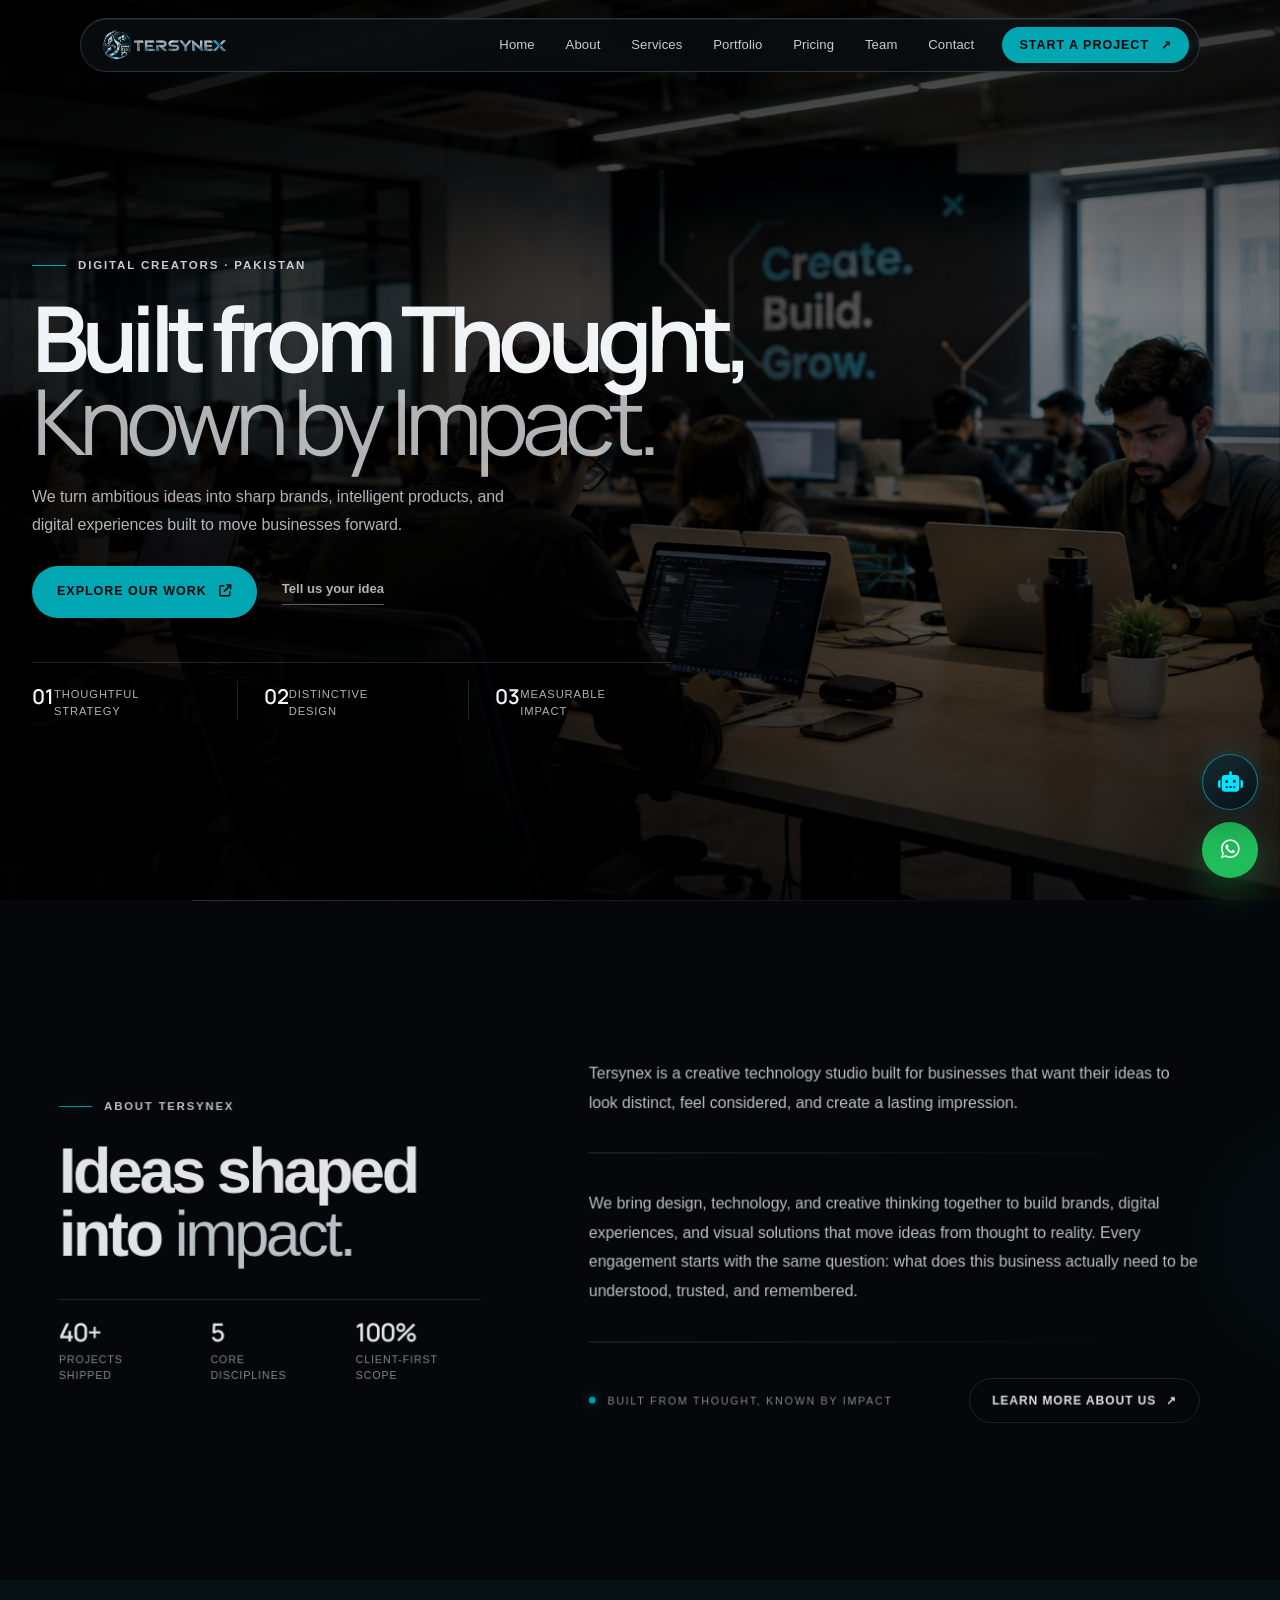
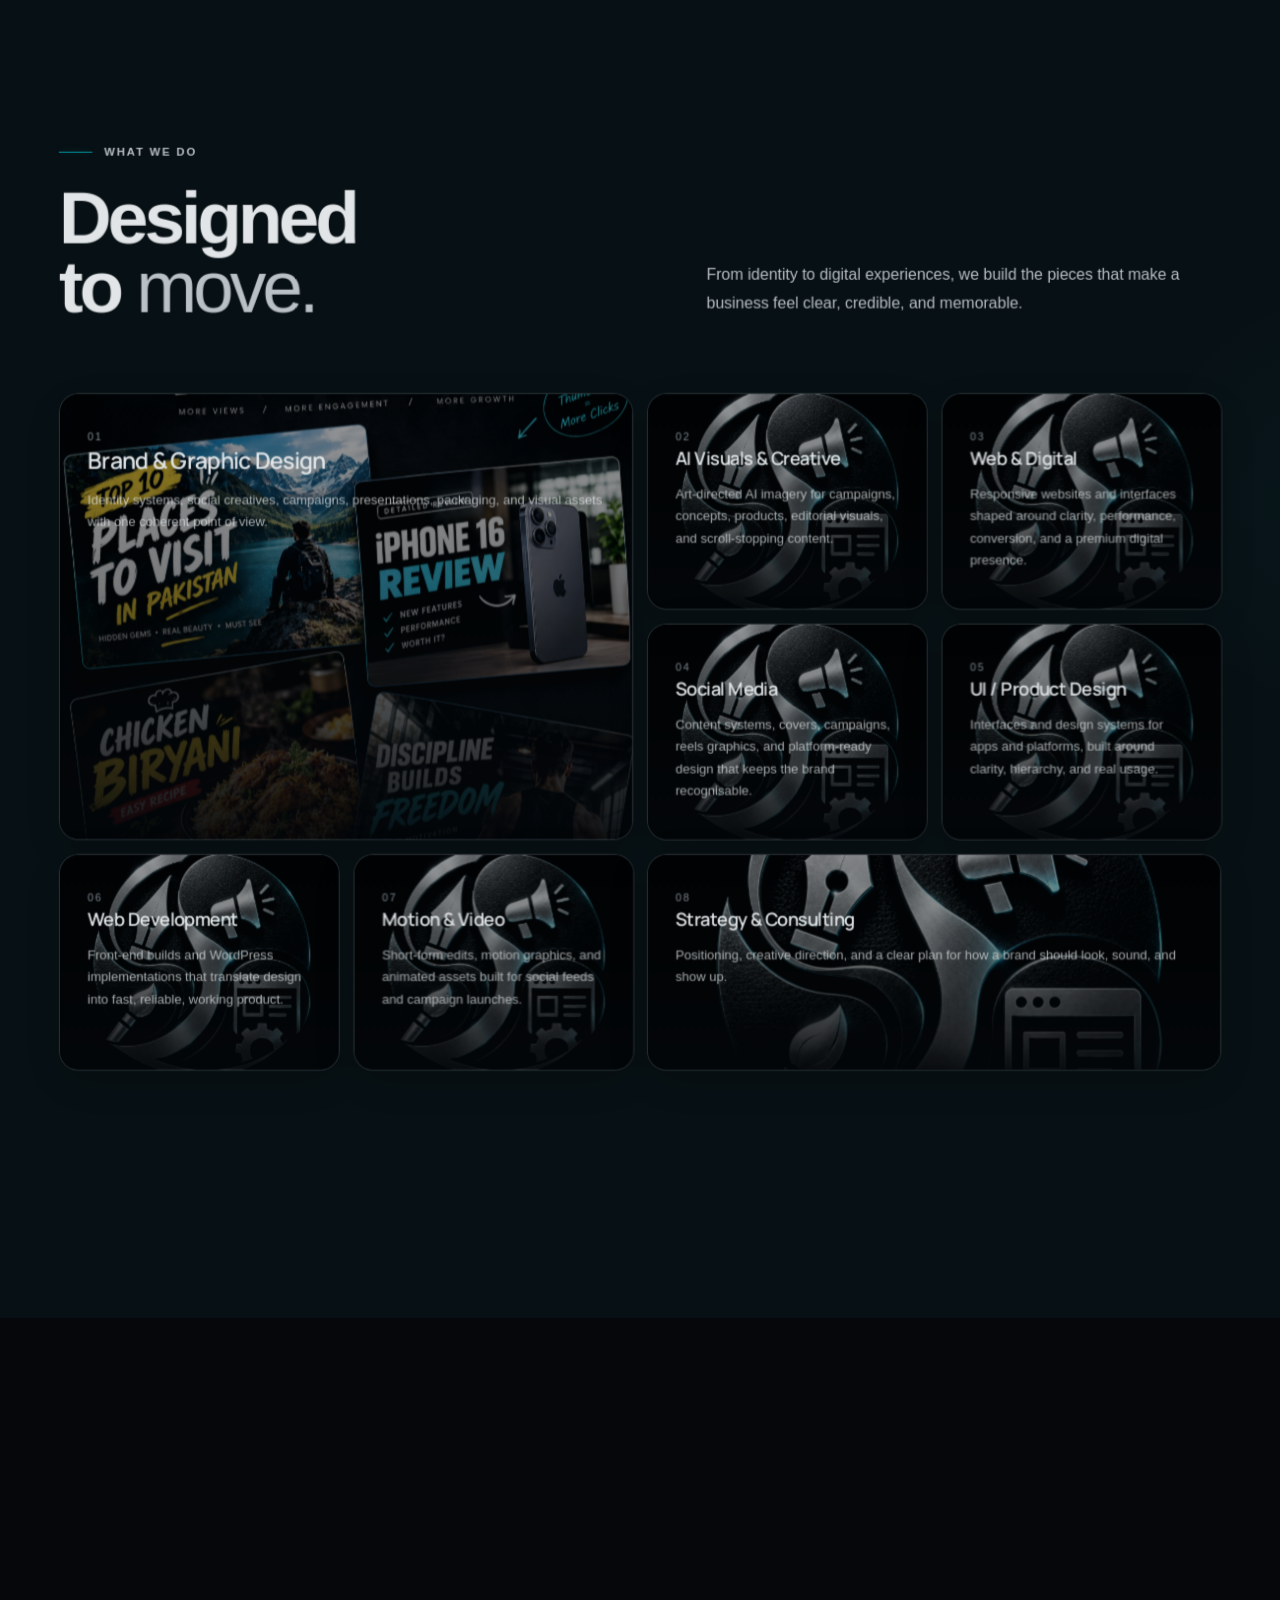
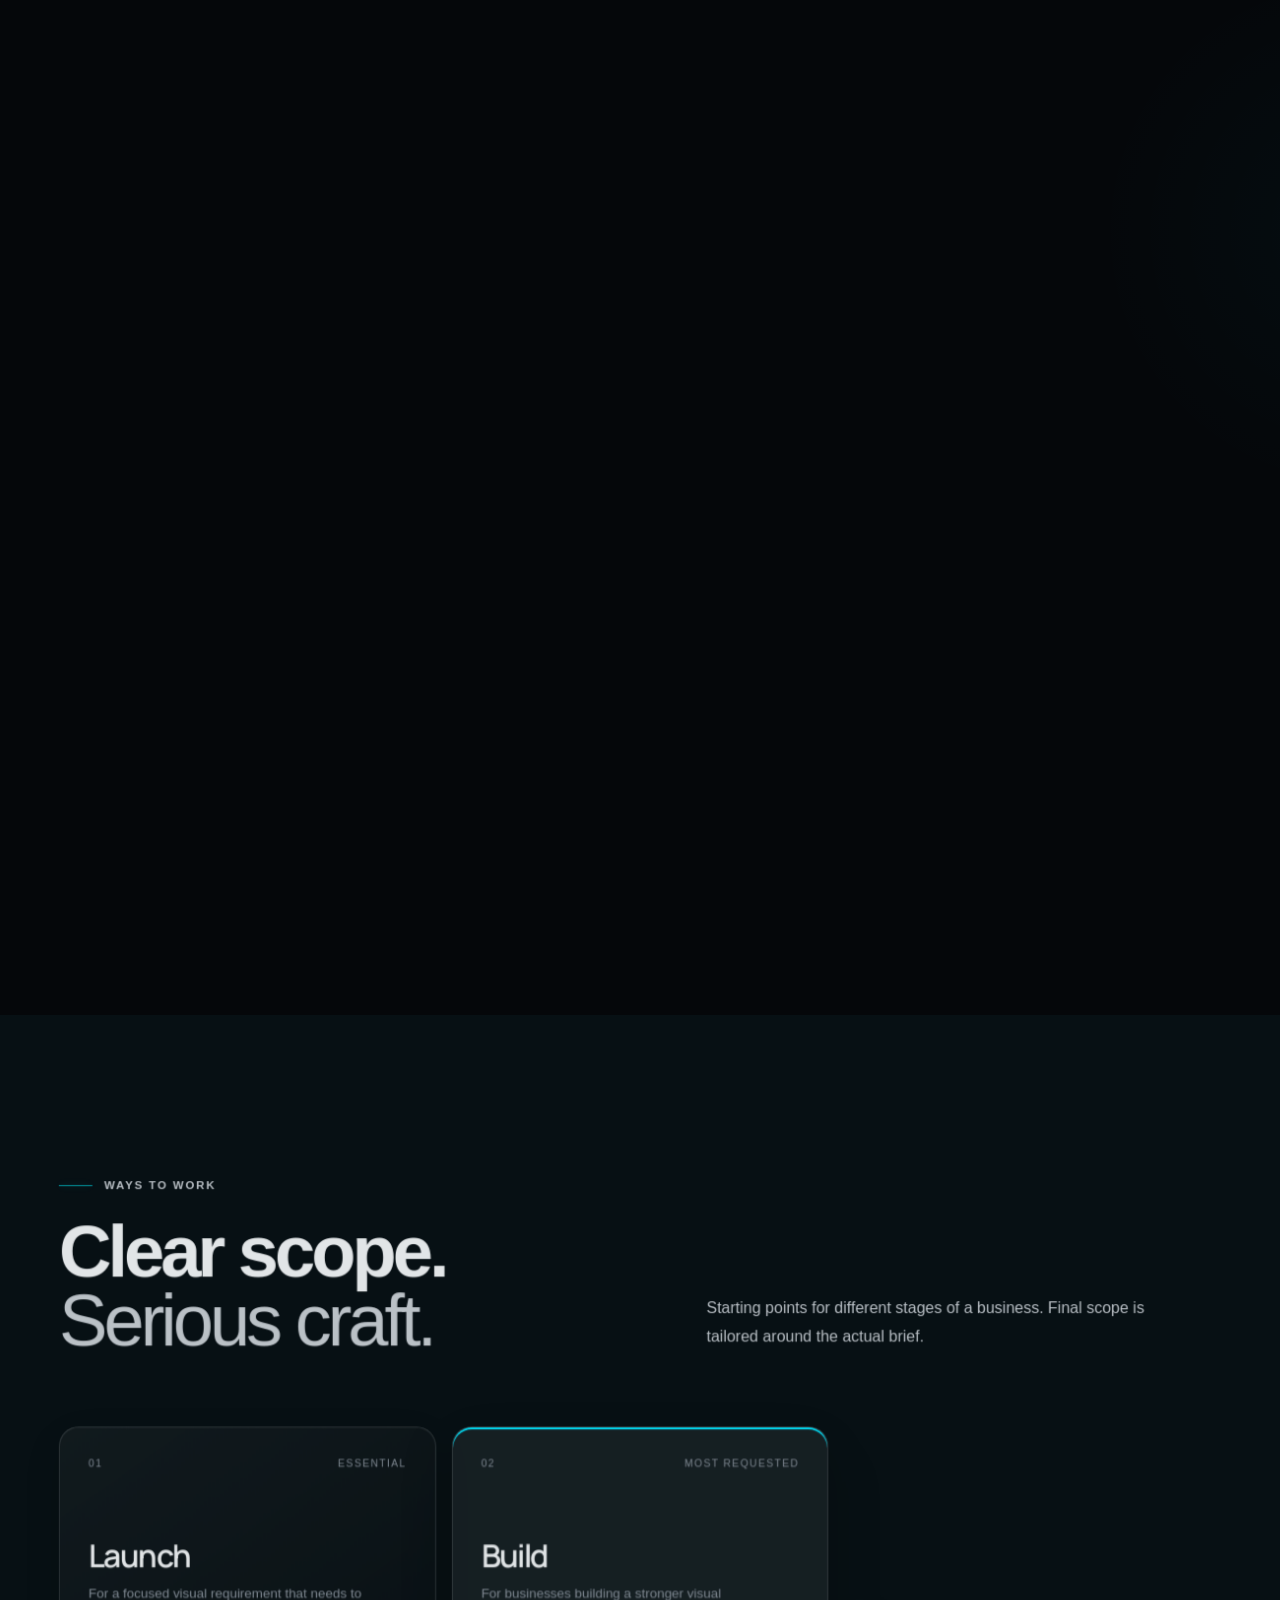
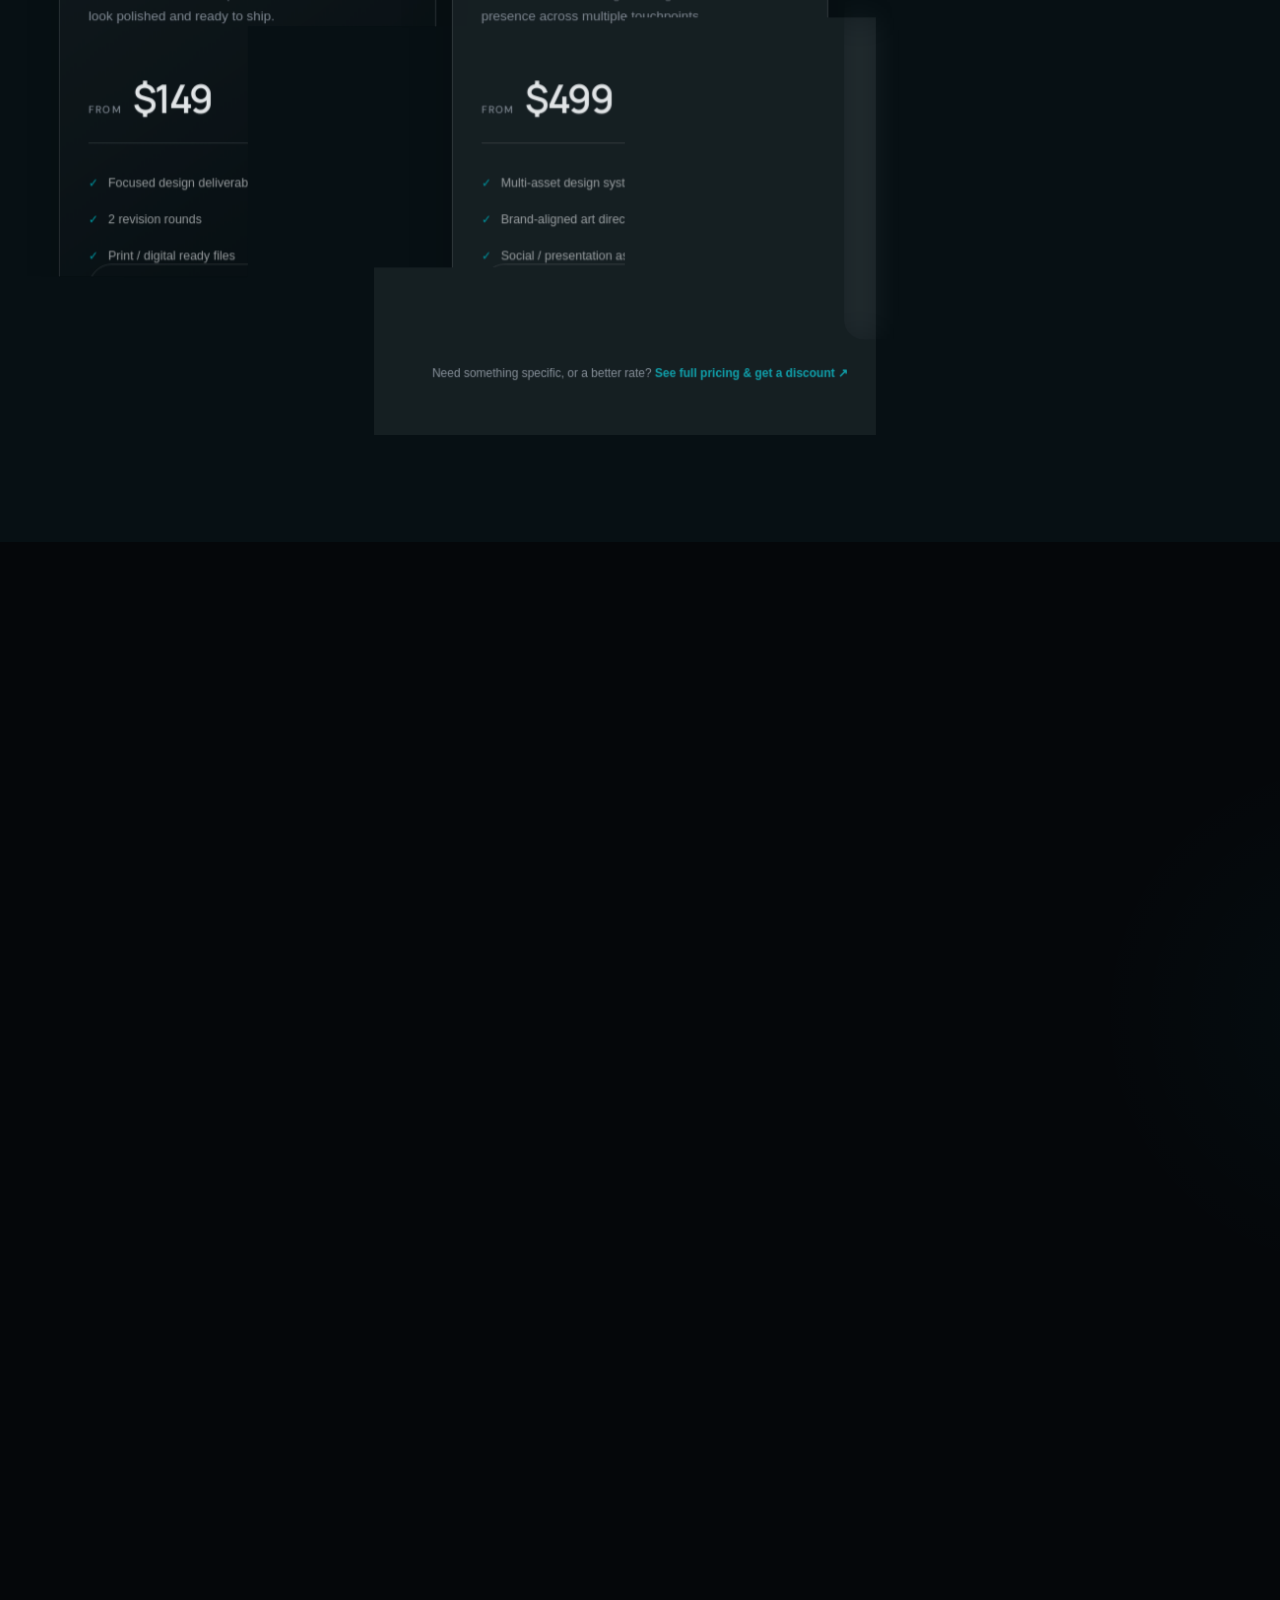
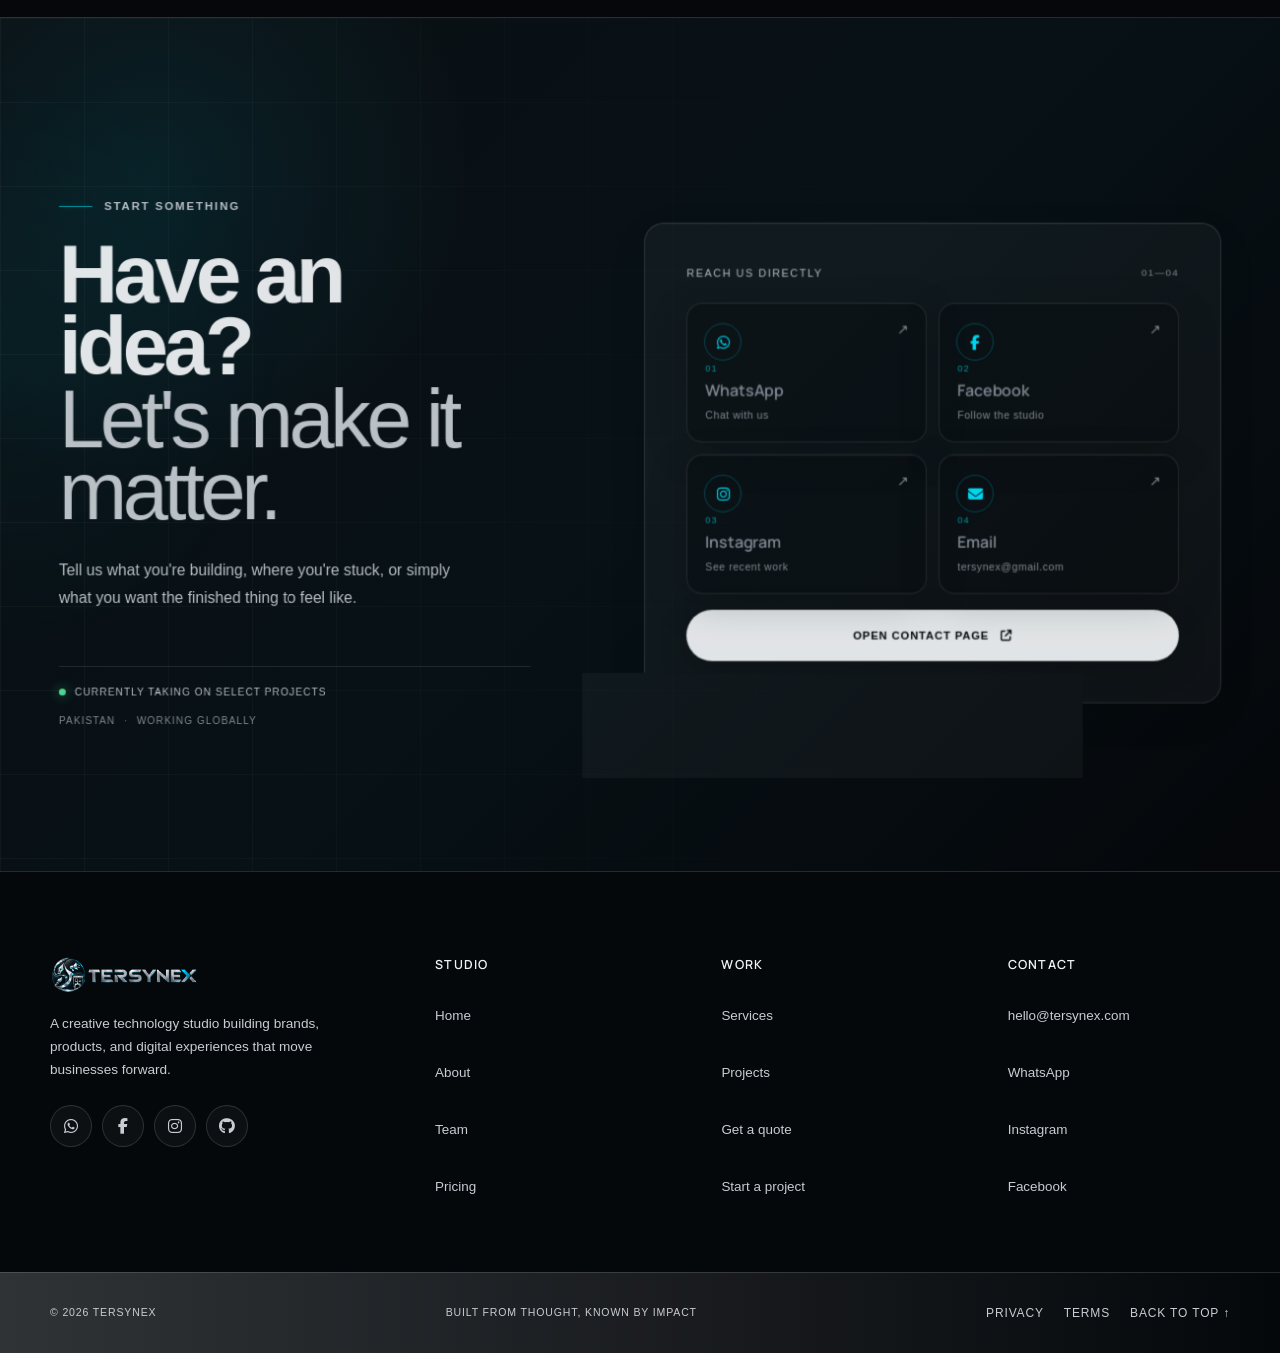
==== commit 35b70329: "Added images and contacts" ====
--- a/index.html
+++ b/index.html
@@ -542,7 +542,7 @@
 				</div>
 
 				<div class="quick-links contact-card-grid">
-					<a class="quick-link" href="https://wa.me/920000000000" target="_blank" rel="noopener">
+					<a class="quick-link" href="https://wa.me/923255581504" target="_blank" rel="noopener">
 						<span class="qi"><i class="fa-brands fa-whatsapp" aria-hidden="true"></i></span>
 						<span class="qt"><small>01</small><b>WhatsApp</b><span>Chat with us</span></span>
 					</a>
@@ -550,13 +550,13 @@
 						<span class="qi"><i class="fa-brands fa-facebook-f" aria-hidden="true"></i></span>
 						<span class="qt"><small>02</small><b>Facebook</b><span>Follow the studio</span></span>
 					</a>
-					<a class="quick-link" href="https://instagram.com/tersynex" target="_blank" rel="noopener">
+					<a class="quick-link" href="https://instagram.com/tersynex_agency" target="_blank" rel="noopener">
 						<span class="qi"><i class="fa-brands fa-instagram" aria-hidden="true"></i></span>
 						<span class="qt"><small>03</small><b>Instagram</b><span>See recent work</span></span>
 					</a>
-					<a class="quick-link" href="mailto:hello@tersynex.com">
+					<a class="quick-link" href="mailto:tersynex@gmail.com">
 						<span class="qi"><i class="fa-solid fa-envelope" aria-hidden="true"></i></span>
-						<span class="qt"><small>04</small><b>Email</b><span>hello@tersynex.com</span></span>
+						<span class="qt"><small>04</small><b>Email</b><span>tersynex@gmail.com</span></span>
 					</a>
 				</div>
 
